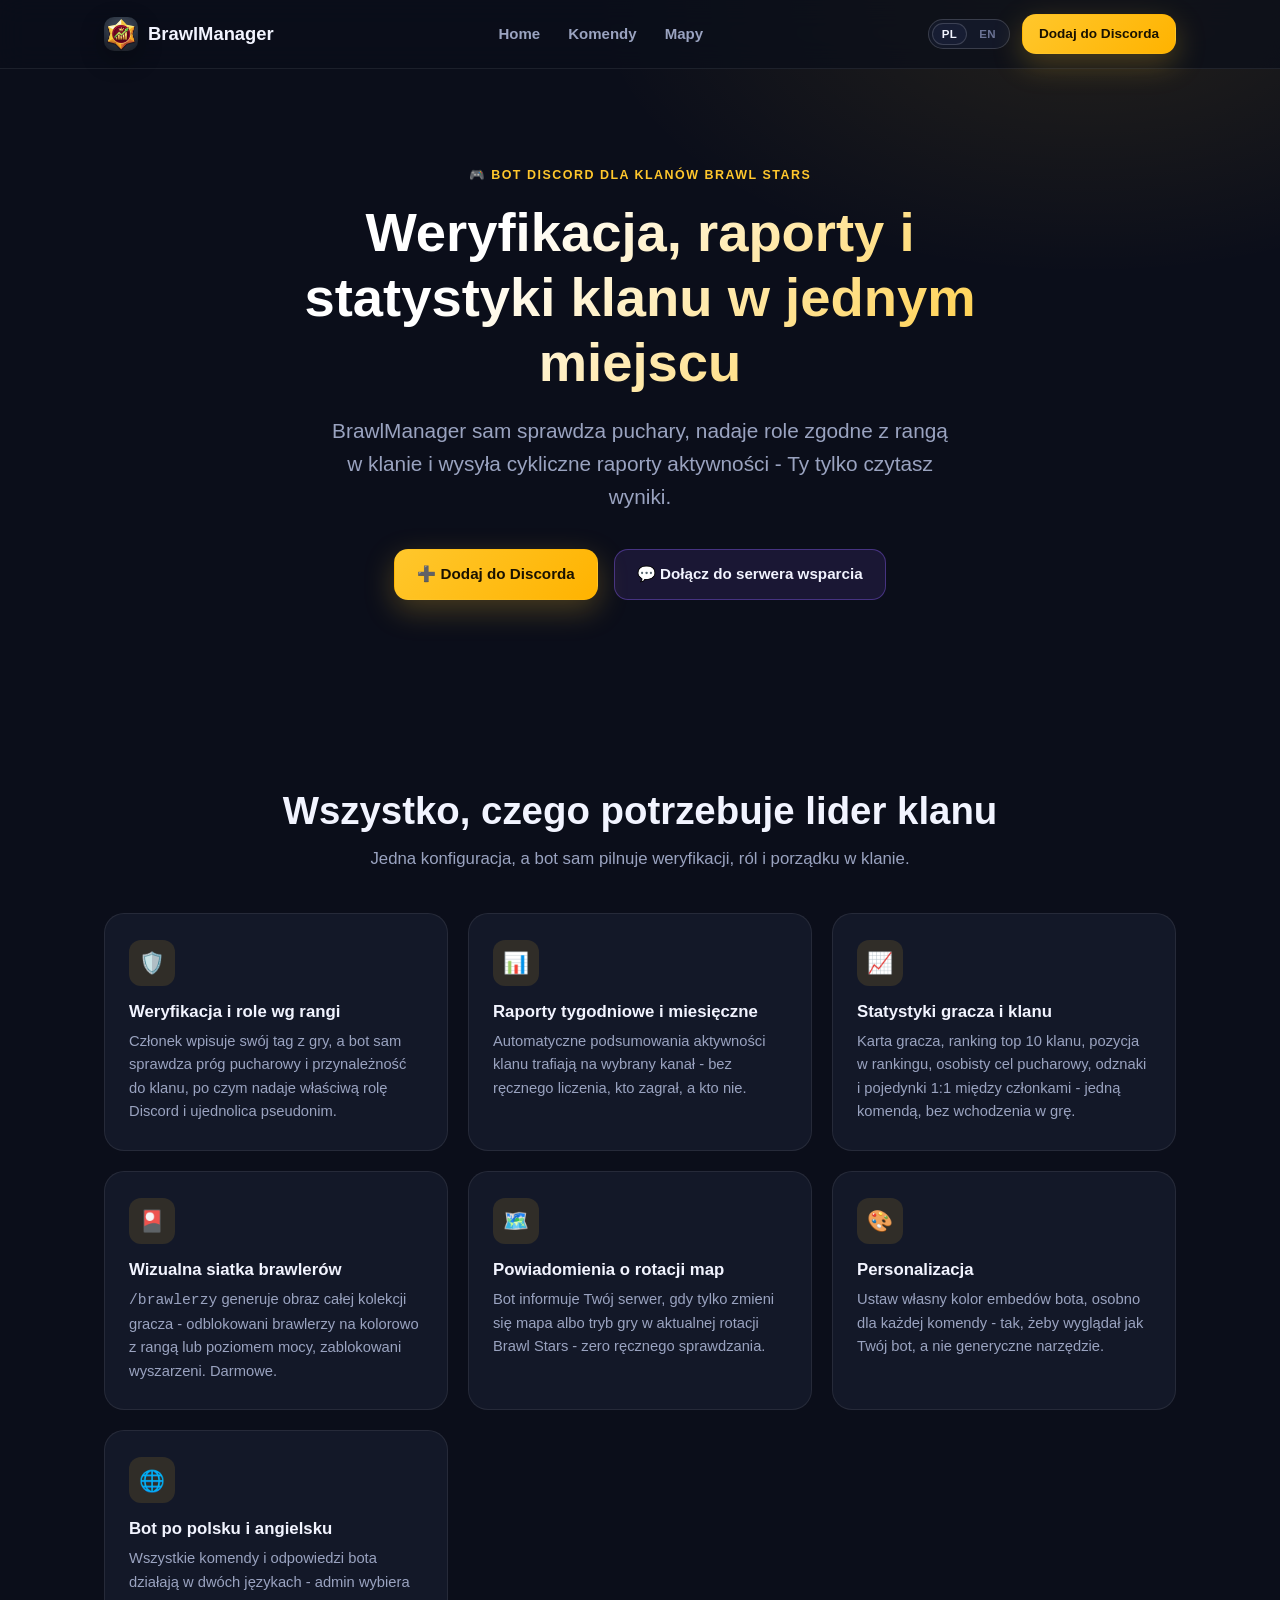
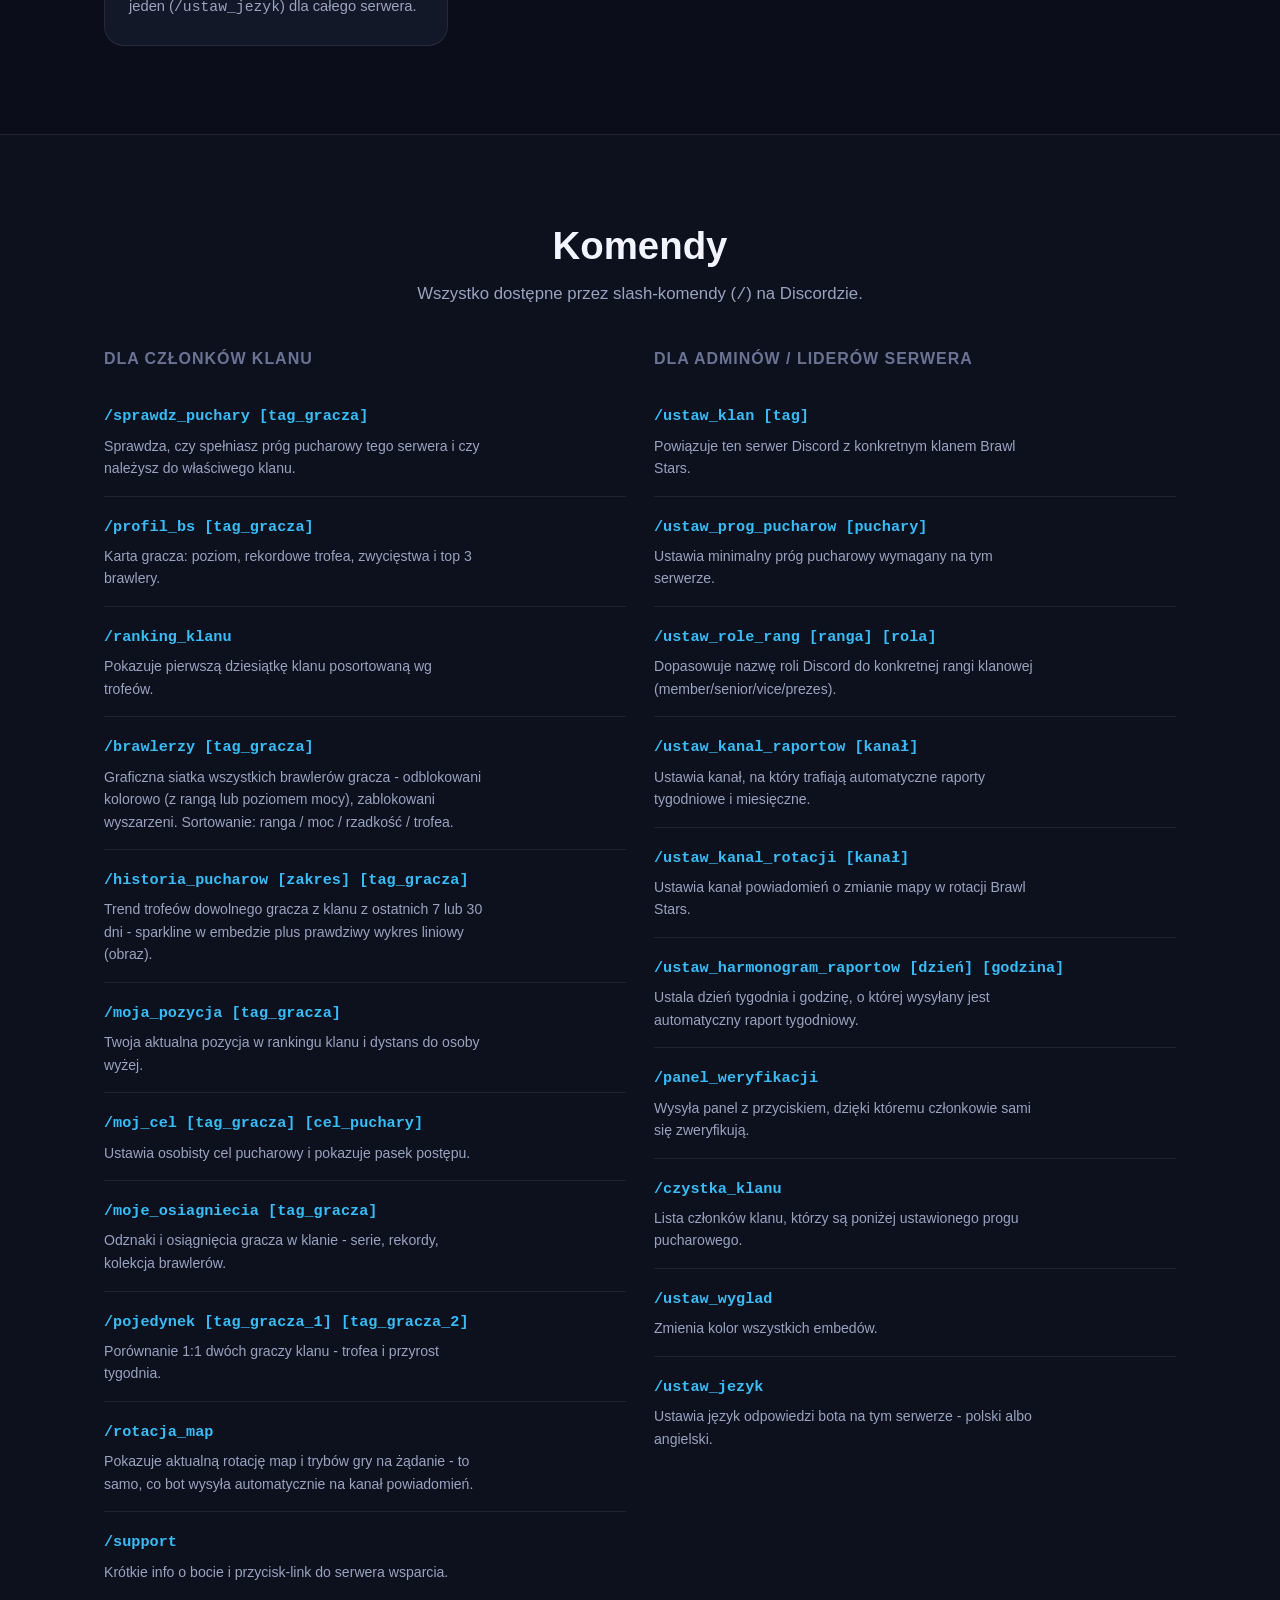
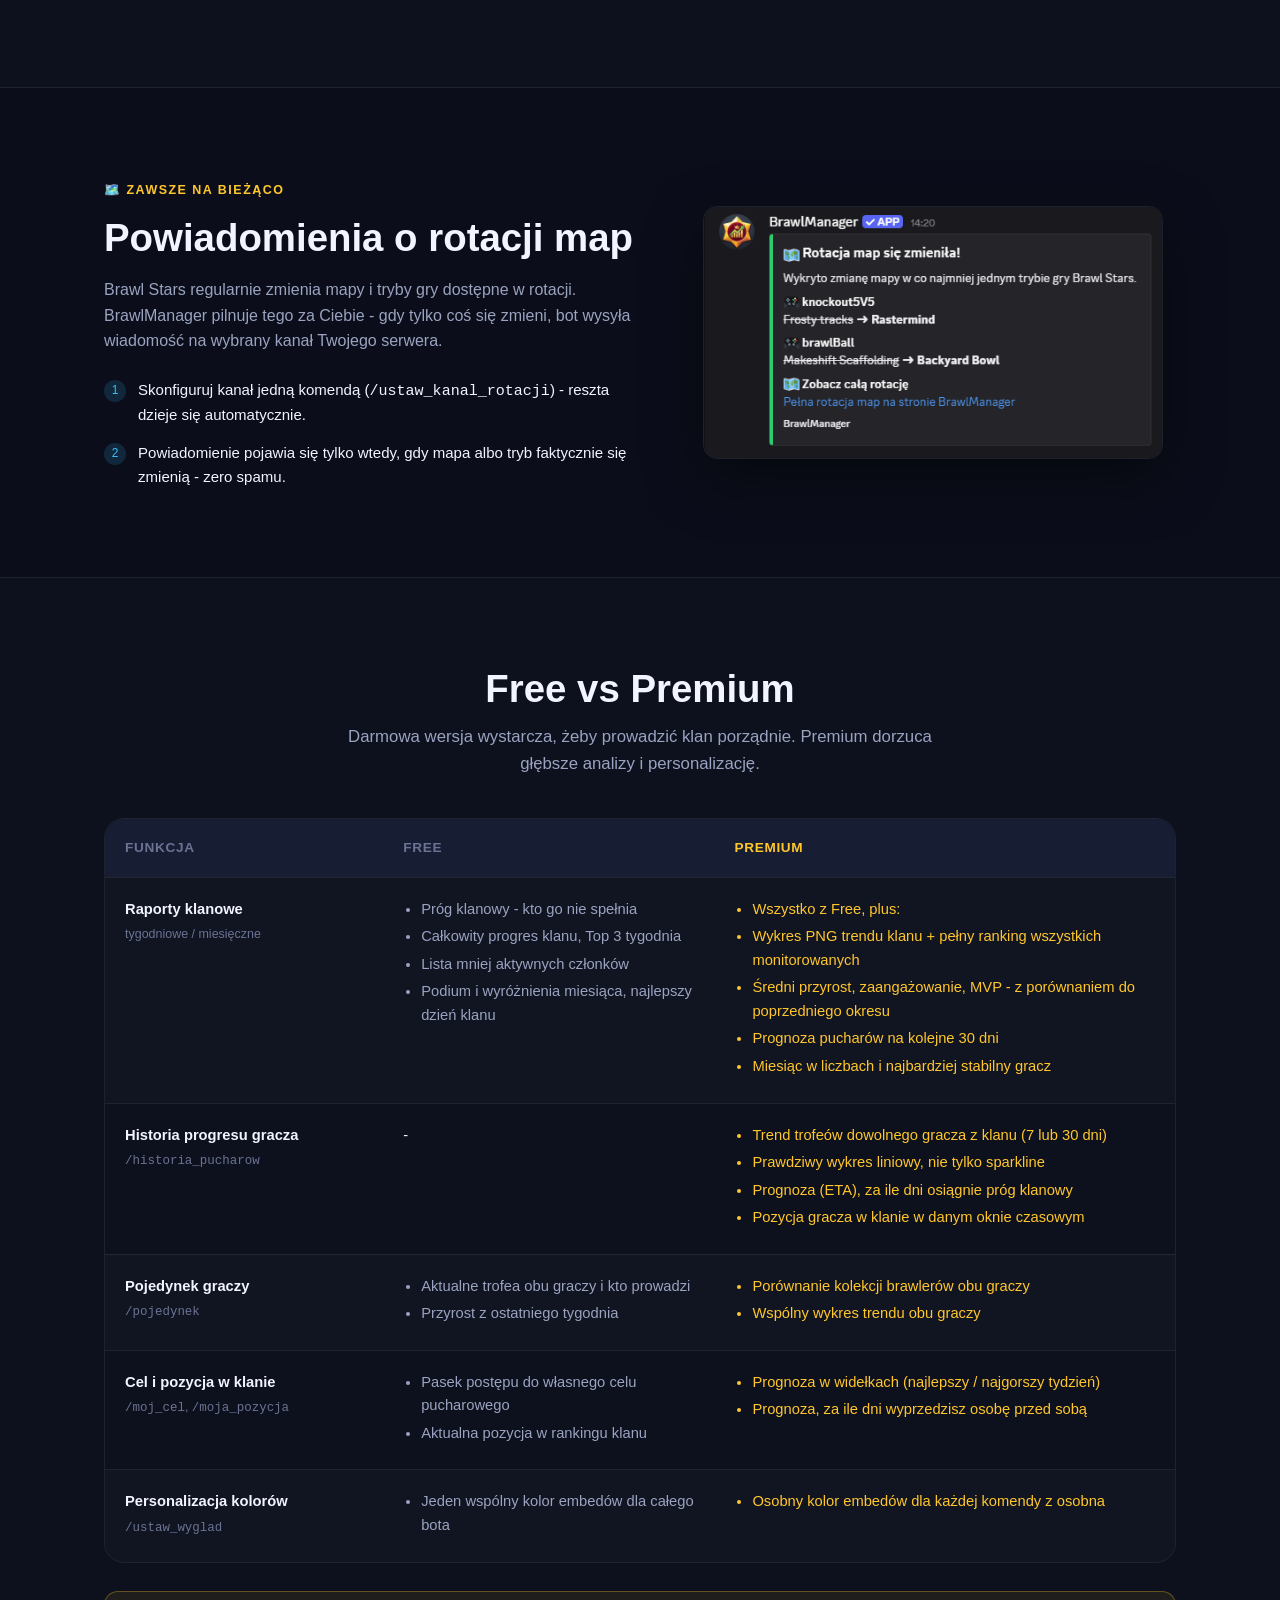
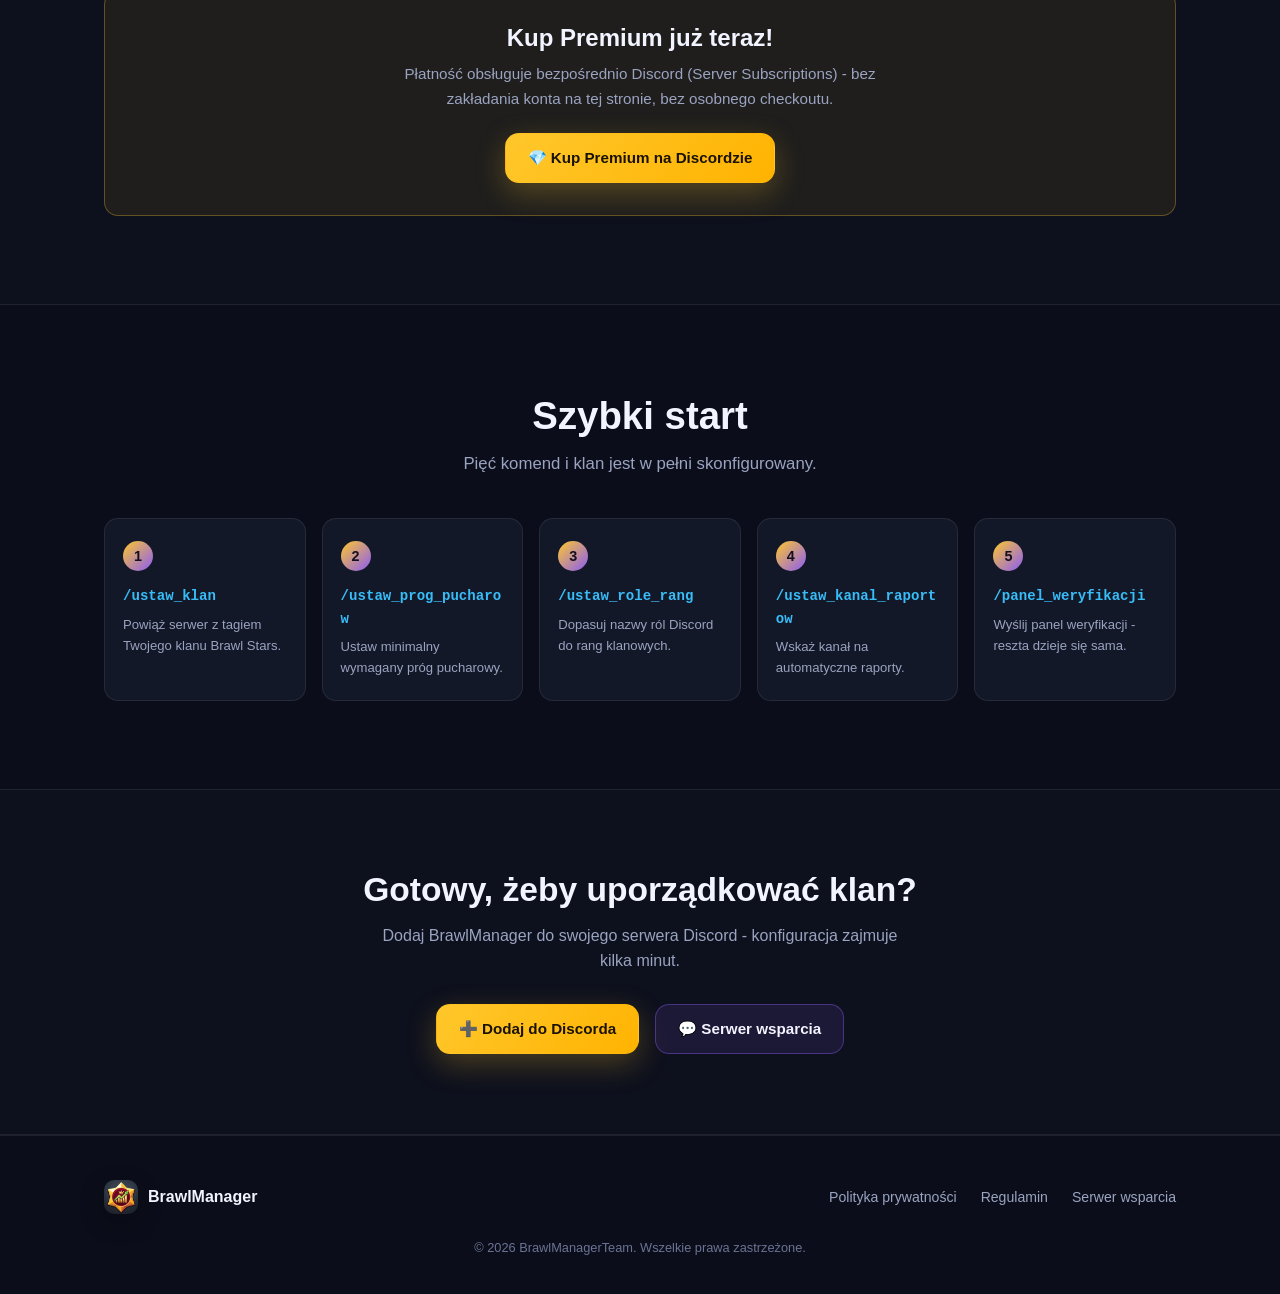
==== index.html @ 1c35d819 "Em dash -> myślnik wszędzie + sync opisów PL/EN po skrótach Pawła Zamienia wszystkie "—" na "-" w tr" ====
<!DOCTYPE html>
<html lang="pl">
<head>
    <meta charset="UTF-8">
    <meta name="viewport" content="width=device-width, initial-scale=1.0">
    <title data-i18n="home.meta_title">BrawlManager - bot Discord dla liderów klanów Brawl Stars</title>
    <meta name="description" content="BrawlManager automatyzuje weryfikację członków, role, raporty i statystyki klanu Brawl Stars na Discordzie. Dodaj bota za darmo, Premium odblokowuje więcej." data-i18n-attr="content:home.meta_description">
    <link rel="icon" type="image/png" href="/assets/logo.png">
    <link rel="stylesheet" href="/assets/style.css">
</head>
<body>

<!-- ============ NAVBAR ============ -->
<header class="navbar">
    <div class="navbar-inner">
        <a href="/" class="brand">
            <img src="/assets/logo.png" alt="Logo BrawlManager" class="brand-mark" data-i18n-attr="alt:common.logo_alt">
            BrawlManager
        </a>

        <nav>
            <ul class="nav-links">
                <li><a href="/" data-i18n="common.nav_home">Home</a></li>
                <li><a href="/Komendy/" data-i18n="common.nav_komendy" data-i18n-href="komendy">Komendy</a></li>
                <li><a href="/Mapy/" data-i18n="common.nav_mapy" data-i18n-href="mapy">Mapy</a></li>
            </ul>
        </nav>

        <div class="nav-cta">
            <!-- Przełącznik PL/EN (2026-07-22) - wybór trzyma się w localStorage
                 (assets/i18n.js), więc przechodzi między Home/Komendy/Mapy zamiast
                 resetować się przy każdej nawigacji. Neutralny styl (nie akcentowy
                 kolor), żeby nie konkurował z przyciskiem "Dodaj do Discorda" obok. -->
            <div class="lang-switch" role="group" data-i18n-attr="aria-label:common.lang_switch_aria">
                <button type="button" class="lang-switch-btn" data-lang-btn="pl">PL</button>
                <button type="button" class="lang-switch-btn" data-lang-btn="en">EN</button>
            </div>
            <a href="https://discord.com/oauth2/authorize?client_id=1506378216108195851" class="btn btn-primary btn-small" target="_blank" rel="noopener" data-i18n="common.nav_add_discord">Dodaj do Discorda</a>
            <button class="nav-toggle" aria-label="Otwórz menu" aria-expanded="false" data-i18n-attr="aria-label:common.nav_toggle_aria">☰</button>
        </div>
    </div>
</header>

<main>

    <!-- ============ 1. HERO ============ -->
    <section class="hero">
        <div class="container">
            <div class="eyebrow" data-i18n="home.hero_eyebrow">🎮 Bot Discord dla klanów Brawl Stars</div>
            <h1 data-i18n="home.hero_title">Weryfikacja, raporty i statystyki klanu w jednym miejscu</h1>
            <p class="tagline" data-i18n="home.hero_tagline">
                BrawlManager sam sprawdza puchary, nadaje role zgodne z rangą w klanie i wysyła
                cykliczne raporty aktywności - Ty tylko czytasz wyniki.
            </p>

            <div class="hero-actions">
                <a href="https://discord.com/oauth2/authorize?client_id=1506378216108195851" class="btn btn-primary" target="_blank" rel="noopener" data-i18n="home.hero_cta_primary">➕ Dodaj do Discorda</a>
                <a href="https://discord.gg/ARd5PM8VBQ" class="btn btn-secondary" target="_blank" rel="noopener" data-i18n="home.hero_cta_secondary">
                    💬 Dołącz do serwera wsparcia
                </a>
            </div>
        </div>
    </section>

    <!-- ============ 2. FUNKCJE ============ -->
    <section id="funkcje">
        <div class="container">
            <div class="section-head">
                <h2 class="section-title" data-i18n="home.features_title">Wszystko, czego potrzebuje lider klanu</h2>
                <p class="section-lede" data-i18n="home.features_lede">
                    Jedna konfiguracja, a bot sam pilnuje weryfikacji, ról i porządku w klanie.
                </p>
            </div>

            <div class="features-grid">
                <div class="feature-card">
                    <div class="feature-icon">🛡️</div>
                    <h3 data-i18n="home.feature1_title">Weryfikacja i role wg rangi</h3>
                    <p data-i18n="home.feature1_body">
                        Członek wpisuje swój tag z gry, a bot sam sprawdza próg pucharowy i przynależność
                        do klanu, po czym nadaje właściwą rolę Discord i ujednolica pseudonim.
                    </p>
                </div>

                <div class="feature-card">
                    <div class="feature-icon">📊</div>
                    <h3 data-i18n="home.feature2_title">Raporty tygodniowe i miesięczne</h3>
                    <p data-i18n="home.feature2_body">
                        Automatyczne podsumowania aktywności klanu trafiają na wybrany kanał -
                        bez ręcznego liczenia, kto zagrał, a kto nie.
                    </p>
                </div>

                <div class="feature-card">
                    <div class="feature-icon">📈</div>
                    <h3 data-i18n="home.feature3_title">Statystyki gracza i klanu</h3>
                    <p data-i18n="home.feature3_body">
                        Karta gracza, ranking top 10 klanu, pozycja w rankingu, osobisty cel pucharowy,
                        odznaki i pojedynki 1:1 między członkami - jedną komendą, bez wchodzenia w grę.
                    </p>
                </div>

                <div class="feature-card">
                    <div class="feature-icon">🎴</div>
                    <h3 data-i18n="home.feature4_title">Wizualna siatka brawlerów</h3>
                    <p data-i18n="home.feature4_body">
                        <code>/brawlerzy</code> generuje obraz całej kolekcji gracza - odblokowani brawlerzy
                        na kolorowo z rangą lub poziomem mocy, zablokowani wyszarzeni. Darmowe.
                    </p>
                </div>

                <div class="feature-card">
                    <div class="feature-icon">🗺️</div>
                    <h3 data-i18n="home.feature5_title">Powiadomienia o rotacji map</h3>
                    <p data-i18n="home.feature5_body">
                        Bot informuje Twój serwer, gdy tylko zmieni się mapa albo tryb gry w aktualnej
                        rotacji Brawl Stars - zero ręcznego sprawdzania.
                    </p>
                </div>

                <div class="feature-card">
                    <div class="feature-icon">🎨</div>
                    <h3 data-i18n="home.feature6_title">Personalizacja</h3>
                    <p data-i18n="home.feature6_body">
                        Ustaw własny kolor embedów bota, osobno dla każdej komendy - tak, żeby wyglądał
                        jak Twój bot, a nie generyczne narzędzie.
                    </p>
                </div>

                <div class="feature-card">
                    <div class="feature-icon">🌐</div>
                    <h3 data-i18n="home.feature7_title">Bot po polsku i angielsku</h3>
                    <p data-i18n="home.feature7_body">
                        Wszystkie komendy i odpowiedzi bota działają w dwóch językach - admin wybiera jeden
                        (<code>/ustaw_jezyk</code>) dla całego serwera.
                    </p>
                </div>
            </div>
        </div>
    </section>

    <!-- ============ 3. LISTA KOMEND ============ -->
    <section id="komendy" class="alt">
        <div class="container">
            <div class="section-head">
                <h2 class="section-title" data-i18n="home.commands_title">Komendy</h2>
                <p class="section-lede" data-i18n="home.commands_lede">
                    Wszystko dostępne przez slash-komendy (<code>/</code>) na Discordzie.
                </p>
            </div>

            <div class="commands-grid">
                <div class="commands-col">
                    <h3 data-i18n="home.commands_col1_title">Dla członków klanu</h3>

                    <div class="command-item">
                        <div class="command-main">
                            <code data-i18n="home.cmd_sprawdz_puchary_code">/sprawdz_puchary [tag_gracza]</code>
                            <p data-i18n="home.cmd_sprawdz_puchary_desc">Sprawdza, czy spełniasz próg pucharowy tego serwera i czy należysz do właściwego klanu.</p>
                        </div>
                    </div>

                    <div class="command-item">
                        <div class="command-main">
                            <code data-i18n="home.cmd_profil_bs_code">/profil_bs [tag_gracza]</code>
                            <p data-i18n="home.cmd_profil_bs_desc">Karta gracza: poziom, rekordowe trofea, zwycięstwa i top 3 brawlery.</p>
                        </div>
                    </div>

                    <div class="command-item">
                        <div class="command-main">
                            <code data-i18n="home.cmd_ranking_klanu_code">/ranking_klanu</code>
                            <p data-i18n="home.cmd_ranking_klanu_desc">Pokazuje pierwszą dziesiątkę klanu posortowaną wg trofeów.</p>
                        </div>
                    </div>

                    <div class="command-item">
                        <div class="command-main">
                            <code data-i18n="home.cmd_brawlerzy_code">/brawlerzy [tag_gracza]</code>
                            <p data-i18n="home.cmd_brawlerzy_desc">Graficzna siatka wszystkich brawlerów gracza - odblokowani kolorowo (z rangą lub poziomem mocy), zablokowani wyszarzeni. Sortowanie: ranga / moc / rzadkość / trofea.</p>
                        </div>
                    </div>

                    <div class="command-item">
                        <div class="command-main">
                            <code data-i18n="home.cmd_historia_pucharow_code">/historia_pucharow [zakres] [tag_gracza]</code>
                            <p data-i18n="home.cmd_historia_pucharow_desc">Trend trofeów dowolnego gracza z klanu z ostatnich 7 lub 30 dni - sparkline w embedzie plus prawdziwy wykres liniowy (obraz).</p>
                        </div>
                    </div>

                    <div class="command-item">
                        <div class="command-main">
                            <code data-i18n="home.cmd_moja_pozycja_code">/moja_pozycja [tag_gracza]</code>
                            <p data-i18n="home.cmd_moja_pozycja_desc">Twoja aktualna pozycja w rankingu klanu i dystans do osoby wyżej.</p>
                        </div>
                    </div>

                    <div class="command-item">
                        <div class="command-main">
                            <code data-i18n="home.cmd_moj_cel_code">/moj_cel [tag_gracza] [cel_puchary]</code>
                            <p data-i18n="home.cmd_moj_cel_desc">Ustawia osobisty cel pucharowy i pokazuje pasek postępu.</p>
                        </div>
                    </div>

                    <div class="command-item">
                        <div class="command-main">
                            <code data-i18n="home.cmd_moje_osiagniecia_code">/moje_osiagniecia [tag_gracza]</code>
                            <p data-i18n="home.cmd_moje_osiagniecia_desc">Odznaki i osiągnięcia gracza w klanie - serie, rekordy, kolekcja brawlerów.</p>
                        </div>
                    </div>

                    <div class="command-item">
                        <div class="command-main">
                            <code data-i18n="home.cmd_pojedynek_code">/pojedynek [tag_gracza_1] [tag_gracza_2]</code>
                            <p data-i18n="home.cmd_pojedynek_desc">Porównanie 1:1 dwóch graczy klanu - trofea i przyrost tygodnia.</p>
                        </div>
                    </div>

                    <div class="command-item">
                        <div class="command-main">
                            <code data-i18n="home.cmd_rotacja_map_code">/rotacja_map</code>
                            <p data-i18n="home.cmd_rotacja_map_desc">Pokazuje aktualną rotację map i trybów gry na żądanie - to samo, co bot wysyła automatycznie na kanał powiadomień.</p>
                        </div>
                    </div>

                    <div class="command-item">
                        <div class="command-main">
                            <code data-i18n="home.cmd_support_code">/support</code>
                            <p data-i18n="home.cmd_support_desc">Krótkie info o bocie i przycisk-link do serwera wsparcia.</p>
                        </div>
                    </div>
                </div>

                <div class="commands-col">
                    <h3 data-i18n="home.commands_col2_title">Dla adminów / liderów serwera</h3>

                    <div class="command-item">
                        <div class="command-main">
                            <code data-i18n="home.cmd_ustaw_klan_code">/ustaw_klan [tag]</code>
                            <p data-i18n="home.cmd_ustaw_klan_desc">Powiązuje ten serwer Discord z konkretnym klanem Brawl Stars.</p>
                        </div>
                    </div>

                    <div class="command-item">
                        <div class="command-main">
                            <code data-i18n="home.cmd_ustaw_prog_pucharow_code">/ustaw_prog_pucharow [puchary]</code>
                            <p data-i18n="home.cmd_ustaw_prog_pucharow_desc">Ustawia minimalny próg pucharowy wymagany na tym serwerze.</p>
                        </div>
                    </div>

                    <div class="command-item">
                        <div class="command-main">
                            <code data-i18n="home.cmd_ustaw_role_rang_code">/ustaw_role_rang [ranga] [rola]</code>
                            <p data-i18n="home.cmd_ustaw_role_rang_desc">Dopasowuje nazwę roli Discord do konkretnej rangi klanowej (member/senior/vice/prezes).</p>
                        </div>
                    </div>

                    <div class="command-item">
                        <div class="command-main">
                            <code data-i18n="home.cmd_ustaw_kanal_raportow_code">/ustaw_kanal_raportow [kanał]</code>
                            <p data-i18n="home.cmd_ustaw_kanal_raportow_desc">Ustawia kanał, na który trafiają automatyczne raporty tygodniowe i miesięczne.</p>
                        </div>
                    </div>

                    <div class="command-item">
                        <div class="command-main">
                            <code data-i18n="home.cmd_ustaw_kanal_rotacji_code">/ustaw_kanal_rotacji [kanał]</code>
                            <p data-i18n="home.cmd_ustaw_kanal_rotacji_desc">Ustawia kanał powiadomień o zmianie mapy w rotacji Brawl Stars.</p>
                        </div>
                    </div>

                    <div class="command-item">
                        <div class="command-main">
                            <code data-i18n="home.cmd_ustaw_harmonogram_raportow_code">/ustaw_harmonogram_raportow [dzień] [godzina]</code>
                            <p data-i18n="home.cmd_ustaw_harmonogram_raportow_desc">Ustala dzień tygodnia i godzinę, o której wysyłany jest automatyczny raport tygodniowy.</p>
                        </div>
                    </div>

                    <div class="command-item">
                        <div class="command-main">
                            <code data-i18n="home.cmd_panel_weryfikacji_code">/panel_weryfikacji</code>
                            <p data-i18n="home.cmd_panel_weryfikacji_desc">Wysyła panel z przyciskiem, dzięki któremu członkowie sami się zweryfikują.</p>
                        </div>
                    </div>

                    <div class="command-item">
                        <div class="command-main">
                            <code data-i18n="home.cmd_czystka_klanu_code">/czystka_klanu</code>
                            <p data-i18n="home.cmd_czystka_klanu_desc">Lista członków klanu, którzy są poniżej ustawionego progu pucharowego.</p>
                        </div>
                    </div>

                    <div class="command-item">
                        <div class="command-main">
                            <code data-i18n="home.cmd_ustaw_wyglad_code">/ustaw_wyglad</code>
                            <p data-i18n="home.cmd_ustaw_wyglad_desc">Zmienia kolor wszystkich embedów.</p>
                        </div>
                    </div>

                    <div class="command-item">
                        <div class="command-main">
                            <code data-i18n="home.cmd_ustaw_jezyk_code">/ustaw_jezyk</code>
                            <p data-i18n="home.cmd_ustaw_jezyk_desc">Ustawia język odpowiedzi bota na tym serwerze - polski albo angielski.</p>
                        </div>
                    </div>
                </div>
            </div>
        </div>
    </section>

    <!-- ============ 4. ROTACJA MAP ============ -->
    <section id="rotacja-map">
        <div class="container">
            <div class="rotation-layout">
                <div class="rotation-copy">
                    <div class="eyebrow" data-i18n="home.rotation_eyebrow">🗺️ Zawsze na bieżąco</div>
                    <h2 class="section-title" data-i18n="home.rotation_title">Powiadomienia o rotacji map</h2>
                    <p data-i18n="home.rotation_body">
                        Brawl Stars regularnie zmienia mapy i tryby gry dostępne w rotacji. BrawlManager
                        pilnuje tego za Ciebie - gdy tylko coś się zmieni, bot wysyła wiadomość na wybrany
                        kanał Twojego serwera.
                    </p>
                    <ul class="rotation-points">
                        <li><span class="dot">1</span> <span data-i18n="home.rotation_point1">Skonfiguruj kanał jedną komendą (<code>/ustaw_kanal_rotacji</code>) - reszta dzieje się automatycznie.</span></li>
                        <li><span class="dot">2</span> <span data-i18n="home.rotation_point2">Powiadomienie pojawia się tylko wtedy, gdy mapa albo tryb faktycznie się zmienią - zero spamu.</span></li>
                    </ul>
                </div>

                <div class="rotation-screenshot-card">
                    <img src="/assets/rotacja-powiadomienie-discord.png" alt="Prawdziwe powiadomienie BrawlManagera o zmianie rotacji map na kanale Discorda" class="command-screenshot rotation-screenshot" data-i18n-attr="alt:home.rotation_screenshot_alt">
                </div>
            </div>
        </div>
    </section>

    <!-- ============ 5. PREMIUM ============ -->
    <section id="premium" class="alt">
        <div class="container">
            <div class="section-head">
                <h2 class="section-title">Free vs Premium</h2>
                <p class="section-lede" data-i18n="home.premium_lede">
                    Darmowa wersja wystarcza, żeby prowadzić klan porządnie. Premium dorzuca głębsze
                    analizy i personalizację.
                </p>
            </div>

            <div class="premium-table-wrap">
                <table class="premium-table">
                    <thead>
                        <tr>
                            <th data-i18n="home.premium_th_feature">Funkcja</th>
                            <th>Free</th>
                            <th class="col-premium">Premium</th>
                        </tr>
                    </thead>
                    <tbody>
                        <tr>
                            <td class="feature-name" data-i18n="home.premium_row1_name">Raporty klanowe<span>tygodniowe / miesięczne</span></td>
                            <td data-i18n="home.premium_row1_free">
                                <ul>
                                    <li>Próg klanowy - kto go nie spełnia</li>
                                    <li>Całkowity progres klanu, Top 3 tygodnia</li>
                                    <li>Lista mniej aktywnych członków</li>
                                    <li>Podium i wyróżnienia miesiąca, najlepszy dzień klanu</li>
                                </ul>
                            </td>
                            <td data-i18n="home.premium_row1_premium">
                                <ul>
                                    <li>Wszystko z Free, plus:</li>
                                    <li>Wykres PNG trendu klanu + pełny ranking wszystkich monitorowanych</li>
                                    <li>Średni przyrost, zaangażowanie, MVP - z porównaniem do poprzedniego okresu</li>
                                    <li>Prognoza pucharów na kolejne 30 dni</li>
                                    <li>Miesiąc w liczbach i najbardziej stabilny gracz</li>
                                </ul>
                            </td>
                        </tr>
                        <tr>
                            <td class="feature-name" data-i18n="home.premium_row2_name">Historia progresu gracza<span><code>/historia_pucharow</code></span></td>
                            <td>-</td>
                            <td data-i18n="home.premium_row2_premium">
                                <ul>
                                    <li>Trend trofeów dowolnego gracza z klanu (7 lub 30 dni)</li>
                                    <li>Prawdziwy wykres liniowy, nie tylko sparkline</li>
                                    <li>Prognoza (ETA), za ile dni osiągnie próg klanowy</li>
                                    <li>Pozycja gracza w klanie w danym oknie czasowym</li>
                                </ul>
                            </td>
                        </tr>
                        <tr>
                            <td class="feature-name" data-i18n="home.premium_row3_name">Pojedynek graczy<span><code>/pojedynek</code></span></td>
                            <td data-i18n="home.premium_row3_free">
                                <ul>
                                    <li>Aktualne trofea obu graczy i kto prowadzi</li>
                                    <li>Przyrost z ostatniego tygodnia</li>
                                </ul>
                            </td>
                            <td data-i18n="home.premium_row3_premium">
                                <ul>
                                    <li>Porównanie kolekcji brawlerów obu graczy</li>
                                    <li>Wspólny wykres trendu obu graczy</li>
                                </ul>
                            </td>
                        </tr>
                        <tr>
                            <td class="feature-name" data-i18n="home.premium_row4_name">Cel i pozycja w klanie<span><code>/moj_cel</code>, <code>/moja_pozycja</code></span></td>
                            <td data-i18n="home.premium_row4_free">
                                <ul>
                                    <li>Pasek postępu do własnego celu pucharowego</li>
                                    <li>Aktualna pozycja w rankingu klanu</li>
                                </ul>
                            </td>
                            <td data-i18n="home.premium_row4_premium">
                                <ul>
                                    <li>Prognoza w widełkach (najlepszy / najgorszy tydzień)</li>
                                    <li>Prognoza, za ile dni wyprzedzisz osobę przed sobą</li>
                                </ul>
                            </td>
                        </tr>
                        <tr>
                            <td class="feature-name" data-i18n="home.premium_row5_name">Personalizacja kolorów<span><code>/ustaw_wyglad</code></span></td>
                            <td data-i18n="home.premium_row5_free">
                                <ul>
                                    <li>Jeden wspólny kolor embedów dla całego bota</li>
                                </ul>
                            </td>
                            <td data-i18n="home.premium_row5_premium">
                                <ul>
                                    <li>Osobny kolor embedów dla każdej komendy z osobna</li>
                                </ul>
                            </td>
                        </tr>
                    </tbody>
                </table>
            </div>

            <div class="premium-cta">
                <h3 class="premium-cta-title" data-i18n="home.premium_cta_title">Kup Premium już teraz!</h3>
                <p class="premium-cta-lede" data-i18n="home.premium_cta_lede">
                    Płatność obsługuje bezpośrednio Discord (Server Subscriptions) - bez zakładania konta na
                    tej stronie, bez osobnego checkoutu.
                </p>
                <a href="https://discord.com/application-directory/1506378216108195851/store/1520086638728839178" class="btn btn-primary" data-i18n="home.premium_cta_button">💎 Kup Premium na Discordzie</a>
            </div>
        </div>
    </section>

    <!-- ============ 6. ONBOARDING / SZYBKI START ============ -->
    <section id="start">
        <div class="container">
            <div class="section-head">
                <h2 class="section-title" data-i18n="home.start_title">Szybki start</h2>
                <p class="section-lede" data-i18n="home.start_lede">
                    Pięć komend i klan jest w pełni skonfigurowany.
                </p>
            </div>

            <div class="steps">
                <div class="step">
                    <div class="step-number">1</div>
                    <code data-i18n="home.cmd_ustaw_klan_code_bare">/ustaw_klan</code>
                    <p data-i18n="home.step1_body">Powiąż serwer z tagiem Twojego klanu Brawl Stars.</p>
                </div>
                <div class="step">
                    <div class="step-number">2</div>
                    <code data-i18n="home.cmd_ustaw_prog_pucharow_code_bare">/ustaw_prog_pucharow</code>
                    <p data-i18n="home.step2_body">Ustaw minimalny wymagany próg pucharowy.</p>
                </div>
                <div class="step">
                    <div class="step-number">3</div>
                    <code data-i18n="home.cmd_ustaw_role_rang_code_bare">/ustaw_role_rang</code>
                    <p data-i18n="home.step3_body">Dopasuj nazwy ról Discord do rang klanowych.</p>
                </div>
                <div class="step">
                    <div class="step-number">4</div>
                    <code data-i18n="home.cmd_ustaw_kanal_raportow_code_bare">/ustaw_kanal_raportow</code>
                    <p data-i18n="home.step4_body">Wskaż kanał na automatyczne raporty.</p>
                </div>
                <div class="step">
                    <div class="step-number">5</div>
                    <code data-i18n="home.cmd_panel_weryfikacji_code_bare">/panel_weryfikacji</code>
                    <p data-i18n="home.step5_body">Wyślij panel weryfikacji - reszta dzieje się sama.</p>
                </div>
            </div>
        </div>
    </section>

    <!-- ============ CTA BAND ============ -->
    <section class="cta-band alt">
        <div class="container">
            <h2 data-i18n="home.cta_band_title">Gotowy, żeby uporządkować klan?</h2>
            <p data-i18n="home.cta_band_body">Dodaj BrawlManager do swojego serwera Discord - konfiguracja zajmuje kilka minut.</p>
            <div class="cta-actions">
                <a href="https://discord.com/oauth2/authorize?client_id=1506378216108195851" class="btn btn-primary" target="_blank" rel="noopener" data-i18n="home.hero_cta_primary">➕ Dodaj do Discorda</a>
                <a href="https://discord.gg/ARd5PM8VBQ" class="btn btn-secondary" target="_blank" rel="noopener" data-i18n="home.cta_band_secondary">
                    💬 Serwer wsparcia
                </a>
            </div>
        </div>
    </section>

</main>

<!-- ============ 7. STOPKA ============ -->
<footer class="site-footer">
    <div class="container">
        <div class="footer-inner">
            <div class="footer-brand">
                <img src="/assets/logo.png" alt="Logo BrawlManager" class="brand-mark" data-i18n-attr="alt:common.logo_alt">
                BrawlManager
            </div>

            <ul class="footer-links">
                <li><a href="/privacy/" data-i18n="common.footer_privacy">Polityka prywatności</a></li>
                <li><a href="/tos/" data-i18n="common.footer_tos">Regulamin</a></li>
                <li><a href="https://discord.gg/ARd5PM8VBQ" target="_blank" rel="noopener" data-i18n="common.footer_support">Serwer wsparcia</a></li>
            </ul>
        </div>
        <p class="footer-copy">&copy; <span data-year>2026</span> <span data-i18n="common.footer_copy_suffix">BrawlManagerTeam. Wszelkie prawa zastrzeżone.</span></p>
    </div>
</footer>

<script src="/assets/script.js"></script>
<script src="/assets/i18n.js"></script>
<script>
  // Słownik treści specyficznych dla strony głównej - scalany w BM_I18N.init()
  // ze wspólnym słownikiem COMMON (navbar/stopka) z assets/i18n.js. Angielskie
  // nazwy komend/parametrów NIE są zgadywane - przepisane wprost z
  // src/services/translations.py w repo bota (Discord Bot - BS), bo to one
  // faktycznie widzi użytkownik z angielskim klientem Discorda.
  BM_I18N.init({
    "home.meta_title": {
      pl: "BrawlManager - bot Discord dla liderów klanów Brawl Stars",
      en: "BrawlManager - Discord bot for Brawl Stars clan leaders",
    },
    "home.meta_description": {
      pl: "BrawlManager automatyzuje weryfikację członków, role, raporty i statystyki klanu Brawl Stars na Discordzie. Dodaj bota za darmo, Premium odblokowuje więcej.",
      en: "BrawlManager automates member verification, roles, reports and stats for your Brawl Stars clan on Discord. Add the bot for free, Premium unlocks more.",
    },
    "home.hero_eyebrow": { pl: "🎮 Bot Discord dla klanów Brawl Stars", en: "🎮 Discord bot for Brawl Stars clans" },
    "home.hero_title": { pl: "Weryfikacja, raporty i statystyki klanu w jednym miejscu", en: "Clan verification, reports and stats in one place" },
    "home.hero_tagline": {
      pl: "BrawlManager sam sprawdza puchary, nadaje role zgodne z rangą w klanie i wysyła cykliczne raporty aktywności - Ty tylko czytasz wyniki.",
      en: "BrawlManager checks trophies, assigns roles that match clan rank, and sends recurring activity reports - you just read the results.",
    },
    "home.hero_cta_primary": { pl: "➕ Dodaj do Discorda", en: "➕ Add to Discord" },
    "home.hero_cta_secondary": { pl: "💬 Dołącz do serwera wsparcia", en: "💬 Join the support server" },

    "home.features_title": { pl: "Wszystko, czego potrzebuje lider klanu", en: "Everything a clan leader needs" },
    "home.features_lede": {
      pl: "Jedna konfiguracja, a bot sam pilnuje weryfikacji, ról i porządku w klanie.",
      en: "Configure it once, and the bot handles verification, roles and clan order on its own.",
    },
    "home.feature1_title": { pl: "Weryfikacja i role wg rangi", en: "Verification and rank-based roles" },
    "home.feature1_body": {
      pl: "Członek wpisuje swój tag z gry, a bot sam sprawdza próg pucharowy i przynależność do klanu, po czym nadaje właściwą rolę Discord i ujednolica pseudonim.",
      en: "A member enters their in-game tag, and the bot checks the trophy threshold and clan membership itself, then assigns the right Discord role and standardizes their nickname.",
    },
    "home.feature2_title": { pl: "Raporty tygodniowe i miesięczne", en: "Weekly and monthly reports" },
    "home.feature2_body": {
      pl: "Automatyczne podsumowania aktywności klanu trafiają na wybrany kanał - bez ręcznego liczenia, kto zagrał, a kto nie.",
      en: "Automatic clan activity summaries land in a channel of your choice - no manual counting of who played and who didn't.",
    },
    "home.feature3_title": { pl: "Statystyki gracza i klanu", en: "Player and clan statistics" },
    "home.feature3_body": {
      pl: "Karta gracza, ranking top 10 klanu, pozycja w rankingu, osobisty cel pucharowy, odznaki i pojedynki 1:1 między członkami - jedną komendą, bez wchodzenia w grę.",
      en: "Player card, clan top 10, ranking position, personal trophy goal, badges, and 1:1 duels between members - with one command, no need to open the game.",
    },
    "home.feature4_title": { pl: "Wizualna siatka brawlerów", en: "Visual brawler grid" },
    "home.feature4_body": {
      pl: "<code>/brawlerzy</code> generuje obraz całej kolekcji gracza - odblokowani brawlerzy na kolorowo z rangą lub poziomem mocy, zablokowani wyszarzeni. Darmowe.",
      en: "<code>/brawlers</code> generates an image of a player's whole collection - unlocked brawlers shown in color with rank or power level, locked ones grayed out. Free.",
    },
    "home.feature5_title": { pl: "Powiadomienia o rotacji map", en: "Map rotation notifications" },
    "home.feature5_body": {
      pl: "Bot informuje Twój serwer, gdy tylko zmieni się mapa albo tryb gry w aktualnej rotacji Brawl Stars - zero ręcznego sprawdzania.",
      en: "The bot tells your server the moment a map or mode changes in the current Brawl Stars rotation - zero manual checking.",
    },
    "home.feature6_title": { pl: "Personalizacja", en: "Customization" },
    "home.feature6_body": {
      pl: "Ustaw własny kolor embedów bota, osobno dla każdej komendy - tak, żeby wyglądał jak Twój bot, a nie generyczne narzędzie.",
      en: "Set a custom embed color for the bot, per command if you like - so it feels like your bot, not a generic tool.",
    },
    "home.feature7_title": { pl: "Bot po polsku i angielsku", en: "Bot in Polish and English" },
    "home.feature7_body": {
      pl: "Wszystkie komendy i odpowiedzi bota działają w dwóch językach - admin wybiera jeden (<code>/ustaw_jezyk</code>) dla całego serwera.",
      en: "Every command and response works in two languages - the admin picks one (<code>/set_language</code>) for the whole server.",
    },

    "home.commands_title": { pl: "Komendy", en: "Commands" },
    "home.commands_lede": {
      pl: "Wszystko dostępne przez slash-komendy (<code>/</code>) na Discordzie.",
      en: "Everything is available through slash commands (<code>/</code>) on Discord.",
    },
    "home.commands_col1_title": { pl: "Dla członków klanu", en: "For clan members" },
    "home.commands_col2_title": { pl: "Dla adminów / liderów serwera", en: "For admins / server leaders" },

    "home.cmd_sprawdz_puchary_code": { pl: "/sprawdz_puchary [tag_gracza]", en: "/check_trophies [player_tag]" },
    "home.cmd_sprawdz_puchary_desc": {
      pl: "Sprawdza, czy spełniasz próg pucharowy tego serwera i czy należysz do właściwego klanu.",
      en: "Checks whether you meet this server's trophy threshold and belong to the right clan.",
    },
    "home.cmd_profil_bs_code": { pl: "/profil_bs [tag_gracza]", en: "/bs_profile [player_tag]" },
    "home.cmd_profil_bs_desc": {
      pl: "Karta gracza: poziom, rekordowe trofea, zwycięstwa i top 3 brawlery.",
      en: "Player card: level, record trophies, wins and top 3 brawlers.",
    },
    "home.cmd_ranking_klanu_code": { pl: "/ranking_klanu", en: "/clan_top" },
    "home.cmd_ranking_klanu_desc": {
      pl: "Pokazuje pierwszą dziesiątkę klanu posortowaną wg trofeów.",
      en: "Shows the clan's top 10 members sorted by trophies.",
    },
    "home.cmd_brawlerzy_code": { pl: "/brawlerzy [tag_gracza]", en: "/brawlers [player_tag]" },
    "home.cmd_brawlerzy_desc": {
      pl: "Graficzna siatka wszystkich brawlerów gracza - odblokowani kolorowo (z rangą lub poziomem mocy), zablokowani wyszarzeni. Sortowanie: ranga / moc / rzadkość / trofea.",
      en: "A visual grid of all of a player's brawlers - unlocked ones shown in color (with rank or power level), locked ones grayed out. Sortable by rank / power level / rarity / trophies.",
    },
    "home.cmd_historia_pucharow_code": { pl: "/historia_pucharow [zakres] [tag_gracza]", en: "/trophy_history [range] [player_tag]" },
    "home.cmd_historia_pucharow_desc": {
      pl: "Trend trofeów dowolnego gracza z klanu z ostatnich 7 lub 30 dni - sparkline w embedzie plus prawdziwy wykres liniowy (obraz).",
      en: "Trophy trend for any clan member over the last 7 or 30 days - a sparkline in the embed plus a real line chart (image).",
    },
    "home.cmd_moja_pozycja_code": { pl: "/moja_pozycja [tag_gracza]", en: "/my_rank [player_tag]" },
    "home.cmd_moja_pozycja_desc": {
      pl: "Twoja aktualna pozycja w rankingu klanu i dystans do osoby wyżej.",
      en: "Your current position in the clan ranking and the gap to the player above you.",
    },
    "home.cmd_moj_cel_code": { pl: "/moj_cel [tag_gracza] [cel_puchary]", en: "/my_goal [player_tag] [goal_trophies]" },
    "home.cmd_moj_cel_desc": {
      pl: "Ustawia osobisty cel pucharowy i pokazuje pasek postępu.",
      en: "Sets a personal trophy goal and shows a progress bar.",
    },
    "home.cmd_moje_osiagniecia_code": { pl: "/moje_osiagniecia [tag_gracza]", en: "/my_achievements [player_tag]" },
    "home.cmd_moje_osiagniecia_desc": {
      pl: "Odznaki i osiągnięcia gracza w klanie - serie, rekordy, kolekcja brawlerów.",
      en: "Badges and achievements for a player in the clan - streaks, records, brawler collection.",
    },
    "home.cmd_pojedynek_code": { pl: "/pojedynek [tag_gracza_1] [tag_gracza_2]", en: "/duel [player_tag_1] [player_tag_2]" },
    "home.cmd_pojedynek_desc": {
      pl: "Porównanie 1:1 dwóch graczy klanu - trofea i przyrost tygodnia.",
      en: "1:1 comparison of two clan members - trophies and weekly gain.",
    },
    "home.cmd_rotacja_map_code": { pl: "/rotacja_map", en: "/map_rotation" },
    "home.cmd_rotacja_map_desc": {
      pl: "Pokazuje aktualną rotację map i trybów gry na żądanie - to samo, co bot wysyła automatycznie na kanał powiadomień.",
      en: "Shows the current map and mode rotation on demand - the same info the bot posts automatically to the notification channel.",
    },
    "home.cmd_support_code": { pl: "/support", en: "/support" },
    "home.cmd_support_desc": {
      pl: "Krótkie info o bocie i przycisk-link do serwera wsparcia.",
      en: "Quick info about the bot and a button linking to the support server.",
    },

    "home.cmd_ustaw_klan_code": { pl: "/ustaw_klan [tag]", en: "/set_clan [tag]" },
    "home.cmd_ustaw_klan_desc": {
      pl: "Powiązuje ten serwer Discord z konkretnym klanem Brawl Stars.",
      en: "Links this Discord server to a specific Brawl Stars clan.",
    },
    "home.cmd_ustaw_prog_pucharow_code": { pl: "/ustaw_prog_pucharow [puchary]", en: "/set_trophy_threshold [trophies]" },
    "home.cmd_ustaw_prog_pucharow_desc": {
      pl: "Ustawia minimalny próg pucharowy wymagany na tym serwerze.",
      en: "Sets the minimum trophy threshold required on this server.",
    },
    "home.cmd_ustaw_role_rang_code": { pl: "/ustaw_role_rang [ranga] [rola]", en: "/set_rank_role [rank] [role]" },
    "home.cmd_ustaw_role_rang_desc": {
      pl: "Dopasowuje nazwę roli Discord do konkretnej rangi klanowej (member/senior/vice/prezes).",
      en: "Maps a Discord role to a specific clan rank (member/senior/vice president/president).",
    },
    "home.cmd_ustaw_kanal_raportow_code": { pl: "/ustaw_kanal_raportow [kanał]", en: "/set_report_channel [channel]" },
    "home.cmd_ustaw_kanal_raportow_desc": {
      pl: "Ustawia kanał, na który trafiają automatyczne raporty tygodniowe i miesięczne.",
      en: "Sets the channel that receives automatic weekly and monthly reports.",
    },
    "home.cmd_ustaw_kanal_rotacji_code": { pl: "/ustaw_kanal_rotacji [kanał]", en: "/set_rotation_channel [channel]" },
    "home.cmd_ustaw_kanal_rotacji_desc": {
      pl: "Ustawia kanał powiadomień o zmianie mapy w rotacji Brawl Stars.",
      en: "Sets the channel for Brawl Stars map rotation change notifications.",
    },
    "home.cmd_ustaw_harmonogram_raportow_code": { pl: "/ustaw_harmonogram_raportow [dzień] [godzina]", en: "/set_report_schedule [day] [hour]" },
    "home.cmd_ustaw_harmonogram_raportow_desc": {
      pl: "Ustala dzień tygodnia i godzinę, o której wysyłany jest automatyczny raport tygodniowy.",
      en: "Sets the day of the week and hour when the automatic weekly report is sent.",
    },
    "home.cmd_panel_weryfikacji_code": { pl: "/panel_weryfikacji", en: "/verification_panel" },
    "home.cmd_panel_weryfikacji_desc": {
      pl: "Wysyła panel z przyciskiem, dzięki któremu członkowie sami się zweryfikują.",
      en: "Sends a panel with a button that lets members verify themselves.",
    },
    "home.cmd_czystka_klanu_code": { pl: "/czystka_klanu", en: "/clan_cleanup" },
    "home.cmd_czystka_klanu_desc": {
      pl: "Lista członków klanu, którzy są poniżej ustawionego progu pucharowego.",
      en: "Lists clan members who are below the configured trophy threshold.",
    },
    "home.cmd_ustaw_wyglad_code": { pl: "/ustaw_wyglad", en: "/set_appearance" },
    "home.cmd_ustaw_wyglad_desc": {
      pl: "Zmienia kolor wszystkich embedów.",
      en: "Changes the color of all embeds.",
    },
    "home.cmd_ustaw_jezyk_code": { pl: "/ustaw_jezyk", en: "/set_language" },
    "home.cmd_ustaw_jezyk_desc": {
      pl: "Ustawia język odpowiedzi bota na tym serwerze - polski albo angielski.",
      en: "Sets the bot's response language on this server - Polish or English.",
    },

    "home.rotation_eyebrow": { pl: "🗺️ Zawsze na bieżąco", en: "🗺️ Always up to date" },
    "home.rotation_title": { pl: "Powiadomienia o rotacji map", en: "Map rotation notifications" },
    "home.rotation_body": {
      pl: "Brawl Stars regularnie zmienia mapy i tryby gry dostępne w rotacji. BrawlManager pilnuje tego za Ciebie - gdy tylko coś się zmieni, bot wysyła wiadomość na wybrany kanał Twojego serwera.",
      en: "Brawl Stars regularly changes the maps and modes available in rotation. BrawlManager keeps track for you - the moment something changes, the bot sends a message to your server's chosen channel.",
    },
    "home.rotation_point1": {
      pl: "Skonfiguruj kanał jedną komendą (<code>/ustaw_kanal_rotacji</code>) - reszta dzieje się automatycznie.",
      en: "Set up a channel with one command (<code>/set_rotation_channel</code>) - the rest happens automatically.",
    },
    "home.rotation_point2": {
      pl: "Powiadomienie pojawia się tylko wtedy, gdy mapa albo tryb faktycznie się zmienią - zero spamu.",
      en: "A notification only appears when the map or mode actually changes - zero spam.",
    },
    "home.rotation_screenshot_alt": {
      pl: "Prawdziwe powiadomienie BrawlManagera o zmianie rotacji map na kanale Discorda",
      en: "Real BrawlManager notification about a map rotation change in a Discord channel",
    },

    "home.premium_lede": {
      pl: "Darmowa wersja wystarcza, żeby prowadzić klan porządnie. Premium dorzuca głębsze analizy i personalizację.",
      en: "The free version is enough to run a clan properly. Premium adds deeper analytics and personalization.",
    },
    "home.premium_th_feature": { pl: "Funkcja", en: "Feature" },
    "home.premium_row1_name": { pl: "Raporty klanowe<span>tygodniowe / miesięczne</span>", en: "Clan reports<span>weekly / monthly</span>" },
    "home.premium_row1_free": {
      pl: "<ul><li>Próg klanowy - kto go nie spełnia</li><li>Całkowity progres klanu, Top 3 tygodnia</li><li>Lista mniej aktywnych członków</li><li>Podium i wyróżnienia miesiąca, najlepszy dzień klanu</li></ul>",
      en: "<ul><li>Clan trophy threshold - who doesn't meet it</li><li>Total clan progress, Top 3 of the week</li><li>List of less active members</li><li>Monthly podium and honorable mentions, clan's best day</li></ul>",
    },
    "home.premium_row1_premium": {
      pl: "<ul><li>Wszystko z Free, plus:</li><li>Wykres PNG trendu klanu + pełny ranking wszystkich monitorowanych</li><li>Średni przyrost, zaangażowanie, MVP - z porównaniem do poprzedniego okresu</li><li>Prognoza pucharów na kolejne 30 dni</li><li>Miesiąc w liczbach i najbardziej stabilny gracz</li></ul>",
      en: "<ul><li>Everything from Free, plus:</li><li>PNG chart of the clan trend + full ranking of everyone tracked</li><li>Average gain, engagement, MVP - compared to the previous period</li><li>Trophy forecast for the next 30 days</li><li>\"Month in numbers\" and the most consistent player</li></ul>",
    },
    "home.premium_row2_name": { pl: "Historia progresu gracza<span><code>/historia_pucharow</code></span>", en: "Player progress history<span><code>/trophy_history</code></span>" },
    "home.premium_row2_premium": {
      pl: "<ul><li>Trend trofeów dowolnego gracza z klanu (7 lub 30 dni)</li><li>Prawdziwy wykres liniowy, nie tylko sparkline</li><li>Prognoza (ETA), za ile dni osiągnie próg klanowy</li><li>Pozycja gracza w klanie w danym oknie czasowym</li></ul>",
      en: "<ul><li>Trophy trend for any clan member (7 or 30 days)</li><li>A real line chart, not just a sparkline</li><li>Forecast (ETA) for hitting the clan threshold</li><li>The player's position in the clan over that time window</li></ul>",
    },
    "home.premium_row3_name": { pl: "Pojedynek graczy<span><code>/pojedynek</code></span>", en: "Player duel<span><code>/duel</code></span>" },
    "home.premium_row3_free": {
      pl: "<ul><li>Aktualne trofea obu graczy i kto prowadzi</li><li>Przyrost z ostatniego tygodnia</li></ul>",
      en: "<ul><li>Current trophies for both players and who's leading</li><li>Gain from the last week</li></ul>",
    },
    "home.premium_row3_premium": {
      pl: "<ul><li>Porównanie kolekcji brawlerów obu graczy</li><li>Wspólny wykres trendu obu graczy</li></ul>",
      en: "<ul><li>Comparison of both players' brawler collections</li><li>A shared trend chart for both players</li></ul>",
    },
    "home.premium_row4_name": { pl: "Cel i pozycja w klanie<span><code>/moj_cel</code>, <code>/moja_pozycja</code></span>", en: "Goal and clan position<span><code>/my_goal</code>, <code>/my_rank</code></span>" },
    "home.premium_row4_free": {
      pl: "<ul><li>Pasek postępu do własnego celu pucharowego</li><li>Aktualna pozycja w rankingu klanu</li></ul>",
      en: "<ul><li>Progress bar toward your own trophy goal</li><li>Current position in the clan ranking</li></ul>",
    },
    "home.premium_row4_premium": {
      pl: "<ul><li>Prognoza w widełkach (najlepszy / najgorszy tydzień)</li><li>Prognoza, za ile dni wyprzedzisz osobę przed sobą</li></ul>",
      en: "<ul><li>Forecast range (best / worst week)</li><li>Forecast for how many days until you overtake the player above you</li></ul>",
    },
    "home.premium_row5_name": { pl: "Personalizacja kolorów<span><code>/ustaw_wyglad</code></span>", en: "Color personalization<span><code>/set_appearance</code></span>" },
    "home.premium_row5_free": {
      pl: "<ul><li>Jeden wspólny kolor embedów dla całego bota</li></ul>",
      en: "<ul><li>One shared embed color for the whole bot</li></ul>",
    },
    "home.premium_row5_premium": {
      pl: "<ul><li>Osobny kolor embedów dla każdej komendy z osobna</li></ul>",
      en: "<ul><li>A separate embed color for every individual command</li></ul>",
    },
    "home.premium_cta_title": { pl: "Kup Premium już teraz!", en: "Get Premium now!" },
    "home.premium_cta_lede": {
      pl: "Płatność obsługuje bezpośrednio Discord (Server Subscriptions) - bez zakładania konta na tej stronie, bez osobnego checkoutu.",
      en: "Payment is handled directly by Discord (Server Subscriptions) - no account needed on this site, no separate checkout.",
    },
    "home.premium_cta_button": { pl: "💎 Kup Premium na Discordzie", en: "💎 Get Premium on Discord" },

    "home.start_title": { pl: "Szybki start", en: "Quick start" },
    "home.start_lede": { pl: "Pięć komend i klan jest w pełni skonfigurowany.", en: "Five commands and your clan is fully configured." },
    "home.cmd_ustaw_klan_code_bare": { pl: "/ustaw_klan", en: "/set_clan" },
    "home.step1_body": { pl: "Powiąż serwer z tagiem Twojego klanu Brawl Stars.", en: "Link the server with your Brawl Stars clan tag." },
    "home.cmd_ustaw_prog_pucharow_code_bare": { pl: "/ustaw_prog_pucharow", en: "/set_trophy_threshold" },
    "home.step2_body": { pl: "Ustaw minimalny wymagany próg pucharowy.", en: "Set the minimum required trophy threshold." },
    "home.cmd_ustaw_role_rang_code_bare": { pl: "/ustaw_role_rang", en: "/set_rank_role" },
    "home.step3_body": { pl: "Dopasuj nazwy ról Discord do rang klanowych.", en: "Map Discord role names to clan ranks." },
    "home.cmd_ustaw_kanal_raportow_code_bare": { pl: "/ustaw_kanal_raportow", en: "/set_report_channel" },
    "home.step4_body": { pl: "Wskaż kanał na automatyczne raporty.", en: "Choose a channel for automatic reports." },
    "home.cmd_panel_weryfikacji_code_bare": { pl: "/panel_weryfikacji", en: "/verification_panel" },
    "home.step5_body": { pl: "Wyślij panel weryfikacji - reszta dzieje się sama.", en: "Send the verification panel - the rest happens on its own." },

    "home.cta_band_title": { pl: "Gotowy, żeby uporządkować klan?", en: "Ready to get your clan organized?" },
    "home.cta_band_body": {
      pl: "Dodaj BrawlManager do swojego serwera Discord - konfiguracja zajmuje kilka minut.",
      en: "Add BrawlManager to your Discord server - setup takes just a few minutes.",
    },
    "home.cta_band_secondary": { pl: "💬 Serwer wsparcia", en: "💬 Support server" },
  });
</script>
</body>
</html>
---- assets/style.css ----
/* BrawlManager — landing page
   Branding własny (nie kopia brawlify.com / Discorda) — ciemny motyw, akcenty
   złota + fioletu, inspirowane paletą Brawl Stars, ale własny układ i typografia. */

:root {
  --bg: #0b0e1a;
  --bg-alt: #10142450;
  --panel: #131828;
  --panel-2: #171d33;
  --border: rgba(255, 255, 255, 0.08);
  --border-strong: rgba(255, 255, 255, 0.16);
  --text: #f2f4ff;
  --text-muted: #9aa3c0;
  --text-faint: #6b7394;
  --gold: #ffc72c;
  --gold-strong: #ffb300;
  --purple: #8b5cf6;
  --purple-strong: #7c3aed;
  --blue: #38bdf8;
  --green: #34d399;
  --red: #f87171;
  --radius-lg: 20px;
  --radius-md: 14px;
  --radius-sm: 9px;
  --shadow-lg: 0 20px 60px rgba(0, 0, 0, 0.45);
  --shadow-sm: 0 8px 24px rgba(0, 0, 0, 0.3);
  --max-width: 1120px;
}

* {
  box-sizing: border-box;
}

html {
  scroll-behavior: smooth;
}

body {
  margin: 0;
  background: var(--bg);
  background-image:
    radial-gradient(1200px 600px at 15% -10%, rgba(139, 92, 246, 0.16), transparent 60%),
    radial-gradient(900px 500px at 85% 0%, rgba(255, 199, 44, 0.10), transparent 55%);
  color: var(--text);
  font-family: "Segoe UI", -apple-system, BlinkMacSystemFont, Roboto, Helvetica, Arial, sans-serif;
  line-height: 1.6;
  overflow-x: hidden;
}

img {
  max-width: 100%;
}

a {
  color: inherit;
}

.container {
  max-width: var(--max-width);
  margin: 0 auto;
  padding: 0 24px;
}

.eyebrow {
  display: inline-flex;
  align-items: center;
  gap: 8px;
  font-size: 0.78rem;
  font-weight: 700;
  letter-spacing: 0.12em;
  text-transform: uppercase;
  color: var(--gold);
  margin-bottom: 14px;
}

h1, h2, h3, h4 {
  font-weight: 800;
  line-height: 1.2;
  margin: 0 0 12px;
}

h2.section-title {
  font-size: clamp(1.7rem, 3.2vw, 2.4rem);
}

.section-lede {
  color: var(--text-muted);
  font-size: 1.05rem;
  max-width: 640px;
  margin: 0 0 40px;
}

.section-head {
  text-align: center;
  margin: 0 auto 8px;
}

.section-head .section-lede {
  margin-left: auto;
  margin-right: auto;
}

code, .mono {
  font-family: "Cascadia Code", "Consolas", "SFMono-Regular", Menlo, monospace;
}

/* ---------- NAVBAR ---------- */

.navbar {
  position: sticky;
  top: 0;
  z-index: 50;
  backdrop-filter: blur(14px);
  background: rgba(11, 14, 26, 0.72);
  border-bottom: 1px solid var(--border);
}

.navbar-inner {
  display: flex;
  align-items: center;
  justify-content: space-between;
  padding: 14px 24px;
  max-width: var(--max-width);
  margin: 0 auto;
}

.brand {
  display: flex;
  align-items: center;
  gap: 10px;
  font-weight: 800;
  font-size: 1.15rem;
  text-decoration: none;
  color: var(--text);
}

.brand-mark {
  width: 34px;
  height: 34px;
  border-radius: 10px;
  display: block;
  object-fit: cover;
  box-shadow: var(--shadow-sm);
}

.nav-links {
  display: flex;
  gap: 28px;
  list-style: none;
  margin: 0;
  padding: 0;
}

.nav-links a {
  text-decoration: none;
  color: var(--text-muted);
  font-size: 0.94rem;
  font-weight: 600;
  transition: color 0.15s ease;
}

.nav-links a:hover {
  color: var(--text);
}

.nav-cta {
  display: flex;
  align-items: center;
  gap: 12px;
}

.nav-toggle {
  display: none;
  background: none;
  border: 1px solid var(--border-strong);
  border-radius: var(--radius-sm);
  color: var(--text);
  width: 40px;
  height: 40px;
  font-size: 1.1rem;
  cursor: pointer;
}

/* ---------- LANG SWITCH (PL/EN) ---------- */
/* Cichy, neutralny segmented control - żadnego akcentowego koloru, żeby nie
   konkurował wzrokiem z .btn-primary ("Dodaj do Discorda") tuż obok, zgodnie z
   zasadą "jeden akcent, użyty oszczędnie". Ten sam język wizualny co pigułki
   .command-nav (var(--panel)/var(--border-strong), radius 999px). */
.lang-switch {
  display: flex;
  align-items: center;
  gap: 2px;
  background: var(--panel);
  border: 1px solid var(--border-strong);
  border-radius: 999px;
  padding: 3px;
  flex-shrink: 0;
}

.lang-switch-btn {
  border: none;
  background: transparent;
  color: var(--text-faint);
  font-size: 0.72rem;
  font-weight: 700;
  letter-spacing: 0.03em;
  padding: 5px 10px;
  border-radius: 999px;
  cursor: pointer;
  transition: background 0.15s ease, color 0.15s ease;
}

.lang-switch-btn:hover {
  color: var(--text);
}

.lang-switch-btn.is-active {
  background: var(--panel-2);
  color: var(--text);
  box-shadow: inset 0 0 0 1px var(--border-strong);
}

/* ---------- BUTTONS ---------- */

.btn {
  display: inline-flex;
  align-items: center;
  justify-content: center;
  gap: 8px;
  padding: 12px 22px;
  border-radius: var(--radius-md);
  font-weight: 700;
  font-size: 0.95rem;
  text-decoration: none;
  border: 1px solid transparent;
  cursor: pointer;
  transition: transform 0.15s ease, box-shadow 0.15s ease, background 0.15s ease;
  white-space: nowrap;
}

.btn:active {
  transform: translateY(1px);
}

.btn-primary {
  background: linear-gradient(135deg, var(--gold), var(--gold-strong));
  color: #1a1200;
  box-shadow: 0 10px 30px rgba(255, 199, 44, 0.25);
}

.btn-primary:hover {
  box-shadow: 0 14px 36px rgba(255, 199, 44, 0.35);
  transform: translateY(-1px);
}

.btn-secondary {
  background: rgba(139, 92, 246, 0.12);
  color: var(--text);
  border-color: rgba(139, 92, 246, 0.4);
}

.btn-secondary:hover {
  background: rgba(139, 92, 246, 0.2);
  transform: translateY(-1px);
}

.btn-ghost {
  background: transparent;
  color: var(--text-muted);
  border-color: var(--border-strong);
  font-size: 0.85rem;
  padding: 8px 16px;
}

.btn-small {
  padding: 8px 16px;
  font-size: 0.85rem;
}

.btn-block {
  width: 100%;
}

/* ---------- HERO ---------- */

.hero {
  padding: 92px 0 80px;
  text-align: center;
}

.hero h1 {
  font-size: clamp(2.1rem, 5vw, 3.4rem);
  margin: 0 auto 18px;
  max-width: 780px;
  background: linear-gradient(135deg, #ffffff 30%, var(--gold) 100%);
  -webkit-background-clip: text;
  background-clip: text;
  color: transparent;
}

.hero p.tagline {
  font-size: clamp(1.05rem, 2vw, 1.3rem);
  color: var(--text-muted);
  max-width: 620px;
  margin: 0 auto 36px;
}

.hero-actions {
  display: flex;
  gap: 16px;
  justify-content: center;
  flex-wrap: wrap;
  margin-bottom: 20px;
}

.hero-note {
  font-size: 0.82rem;
  color: var(--text-faint);
}

.hero-note a {
  color: var(--text-faint);
  text-decoration: underline;
}

/* ---------- SECTIONS (generic) ---------- */

section {
  padding: 88px 0;
}

section.alt {
  background: var(--bg-alt);
  border-top: 1px solid var(--border);
  border-bottom: 1px solid var(--border);
}

/* ---------- FEATURES ---------- */

.features-grid {
  display: grid;
  grid-template-columns: repeat(3, 1fr);
  gap: 20px;
}

.feature-card {
  background: var(--panel);
  border: 1px solid var(--border);
  border-radius: var(--radius-lg);
  padding: 26px 24px;
  transition: transform 0.15s ease, border-color 0.15s ease;
}

.feature-card:hover {
  transform: translateY(-3px);
  border-color: var(--border-strong);
}

.feature-icon {
  width: 46px;
  height: 46px;
  border-radius: 12px;
  display: grid;
  place-items: center;
  font-size: 1.3rem;
  margin-bottom: 16px;
  background: rgba(255, 199, 44, 0.12);
}

.feature-card.is-premium .feature-icon {
  background: linear-gradient(135deg, rgba(255, 199, 44, 0.25), rgba(139, 92, 246, 0.25));
}

.feature-card h3 {
  font-size: 1.05rem;
  margin-bottom: 8px;
}

.feature-card p {
  color: var(--text-muted);
  font-size: 0.92rem;
  margin: 0;
}

.badge {
  display: inline-flex;
  align-items: center;
  gap: 4px;
  font-size: 0.72rem;
  font-weight: 700;
  padding: 3px 9px;
  border-radius: 999px;
  background: linear-gradient(135deg, rgba(255, 199, 44, 0.22), rgba(139, 92, 246, 0.22));
  border: 1px solid rgba(255, 199, 44, 0.4);
  color: var(--gold);
  white-space: nowrap;
}

.badge-partial {
  background: rgba(139, 92, 246, 0.14);
  border-color: rgba(139, 92, 246, 0.35);
  color: #c4b5fd;
}

/* Marks a command-block whose Discord screenshots are stale (pre-redesign UI)
   and were pulled pending a fresh capture - see .command-block--text-only,
   used together on the same blocks (2026-07-22 screenshot removal pass). */
.badge-pending {
  background: rgba(148, 163, 184, 0.14);
  border-color: rgba(148, 163, 184, 0.35);
  color: var(--text-faint);
}

/* ---------- COMMANDS ---------- */

.commands-grid {
  display: grid;
  grid-template-columns: 1fr 1fr;
  gap: 28px;
}

.commands-col h3 {
  font-size: 1rem;
  text-transform: uppercase;
  letter-spacing: 0.06em;
  color: var(--text-faint);
  margin-bottom: 18px;
}

.command-item {
  display: flex;
  justify-content: space-between;
  align-items: flex-start;
  gap: 14px;
  padding: 16px 0;
  border-top: 1px solid var(--border);
}

.command-item:first-of-type {
  border-top: none;
}

.command-main code {
  font-weight: 700;
  color: var(--blue);
  font-size: 0.95rem;
}

.command-main p {
  margin: 6px 0 0;
  color: var(--text-muted);
  font-size: 0.88rem;
  max-width: 380px;
}

/* ---------- ROTATION ---------- */

.rotation-layout {
  display: grid;
  grid-template-columns: 1.05fr 0.95fr;
  gap: 48px;
  align-items: center;
}

.rotation-copy p {
  color: var(--text-muted);
  margin-bottom: 16px;
}

.rotation-points {
  list-style: none;
  margin: 24px 0 0;
  padding: 0;
  display: grid;
  gap: 14px;
}

.rotation-points li {
  display: flex;
  gap: 12px;
  align-items: flex-start;
  font-size: 0.94rem;
  color: var(--text);
}

.rotation-points .dot {
  flex: 0 0 auto;
  width: 22px;
  height: 22px;
  border-radius: 50%;
  background: rgba(56, 189, 248, 0.15);
  color: var(--blue);
  display: grid;
  place-items: center;
  font-size: 0.75rem;
  margin-top: 2px;
}

/* Real Discord screenshot of a "rotation changed" notification (replaces the
   old CSS-only mockup with invented Polish map names). Reuses .command-screenshot
   (defined further down, shared with komendy.html) for the image treatment
   itself; this card just centers it and adds a caption underneath. */
.rotation-screenshot-card {
  display: flex;
  flex-direction: column;
  align-items: center;
  gap: 10px;
}

.rotation-screenshot {
  max-width: 420px;
}

.rotation-screenshot-sub {
  color: var(--text-faint);
  font-size: 0.8rem;
  text-align: center;
}

/* ---------- PREMIUM ---------- */

.premium-table-wrap {
  overflow-x: auto;
  border-radius: var(--radius-lg);
  border: 1px solid var(--border);
}

table.premium-table {
  width: 100%;
  border-collapse: collapse;
  min-width: 640px;
}

.premium-table thead th {
  text-align: left;
  padding: 18px 20px;
  font-size: 0.85rem;
  text-transform: uppercase;
  letter-spacing: 0.05em;
  color: var(--text-faint);
  background: var(--panel-2);
}

.premium-table thead th.col-premium {
  color: var(--gold);
}

.premium-table td {
  padding: 20px;
  border-top: 1px solid var(--border);
  vertical-align: top;
  font-size: 0.92rem;
}

.premium-table td.feature-name {
  font-weight: 700;
  color: var(--text);
  width: 26%;
}

.premium-table td.feature-name span {
  display: block;
  font-weight: 400;
  color: var(--text-faint);
  font-size: 0.78rem;
  margin-top: 4px;
}

.premium-table tbody tr:nth-child(odd) td {
  background: rgba(255, 255, 255, 0.015);
}

.premium-table td ul {
  margin: 0;
  padding-left: 18px;
  color: var(--text-muted);
}

.premium-table td ul li {
  margin-bottom: 4px;
}

/* Premium column content (bullet lists) in gold, matching the "PREMIUM"
   header (.col-premium above) - Free column keeps the default text-muted
   color. The table is always feature-name/Free/Premium (3 cols), so
   :last-child reliably targets the Premium <td> in every row without
   needing a dedicated class on each cell. Higher specificity than the
   ".premium-table td ul" rule above (extra tbody/:last-child) so no
   !important is needed. */
.premium-table tbody td:last-child {
  color: var(--gold);
}

.premium-table tbody td:last-child ul {
  color: var(--gold);
}

.premium-cta {
  margin-top: 28px;
  background: rgba(255, 199, 44, 0.08);
  border: 1px solid rgba(255, 199, 44, 0.3);
  border-radius: var(--radius-md);
  padding: 32px 24px;
  text-align: center;
}

.premium-cta-title {
  margin: 0 0 10px;
  font-size: 1.5rem;
  color: var(--text);
}

.premium-cta-lede {
  margin: 0 auto 22px;
  max-width: 480px;
  color: var(--text-muted);
  font-size: 0.95rem;
}

/* ---------- ONBOARDING ---------- */

.steps {
  display: grid;
  grid-template-columns: repeat(5, 1fr);
  gap: 16px;
  counter-reset: step;
}

.step {
  background: var(--panel);
  border: 1px solid var(--border);
  border-radius: var(--radius-md);
  padding: 22px 18px;
  position: relative;
}

.step-number {
  width: 30px;
  height: 30px;
  border-radius: 50%;
  background: linear-gradient(135deg, var(--gold), var(--purple));
  color: #14101f;
  font-weight: 800;
  display: grid;
  place-items: center;
  font-size: 0.9rem;
  margin-bottom: 14px;
}

.step code {
  display: block;
  color: var(--blue);
  font-weight: 700;
  font-size: 0.88rem;
  margin-bottom: 6px;
  word-break: break-word;
}

.step p {
  margin: 0;
  color: var(--text-muted);
  font-size: 0.82rem;
}

.step-optional {
  display: inline-block;
  margin-top: 8px;
  font-size: 0.68rem;
  color: var(--text-faint);
  border: 1px dashed var(--border-strong);
  border-radius: 999px;
  padding: 2px 8px;
}

.steps-arrow {
  display: none;
}

/* ---------- CTA BAND ---------- */

.cta-band {
  text-align: center;
  padding: 80px 0;
}

.cta-band h2 {
  font-size: clamp(1.6rem, 3vw, 2.1rem);
}

.cta-band p {
  color: var(--text-muted);
  max-width: 520px;
  margin: 0 auto 30px;
}

.cta-actions {
  display: flex;
  gap: 16px;
  justify-content: center;
  flex-wrap: wrap;
}

/* ---------- FOOTER ---------- */

footer.site-footer {
  border-top: 1px solid var(--border);
  padding: 44px 0 32px;
}

.footer-inner {
  display: flex;
  justify-content: space-between;
  align-items: center;
  flex-wrap: wrap;
  gap: 20px;
}

.footer-brand {
  display: flex;
  align-items: center;
  gap: 10px;
  font-weight: 700;
}

.footer-links {
  display: flex;
  gap: 24px;
  list-style: none;
  padding: 0;
  margin: 0;
  flex-wrap: wrap;
}

.footer-links a {
  text-decoration: none;
  color: var(--text-muted);
  font-size: 0.88rem;
}

.footer-links a:hover {
  color: var(--text);
}

.footer-copy {
  color: var(--text-faint);
  font-size: 0.8rem;
  margin-top: 24px;
  text-align: center;
}

/* ---------- RESPONSIVE ---------- */

@media (max-width: 900px) {
  .features-grid {
    grid-template-columns: repeat(2, 1fr);
  }

  .commands-grid {
    grid-template-columns: 1fr;
    gap: 8px;
  }

  .rotation-layout {
    grid-template-columns: 1fr;
  }

  .steps {
    grid-template-columns: repeat(2, 1fr);
  }
}

@media (max-width: 720px) {
  .nav-links {
    position: absolute;
    top: 100%;
    left: 0;
    right: 0;
    background: var(--bg);
    border-bottom: 1px solid var(--border);
    flex-direction: column;
    padding: 18px 24px;
    display: none;
    gap: 18px;
  }

  .nav-links.is-open {
    display: flex;
  }

  .nav-toggle {
    display: inline-flex;
    align-items: center;
    justify-content: center;
  }

  .nav-cta .btn-secondary-label {
    display: none;
  }

  .nav-cta {
    gap: 8px;
  }

  section {
    padding: 64px 0;
  }

  .hero {
    padding: 56px 0 56px;
  }
}

/* Belka nawigacji robi się ciasna poniżej ~400px (lang-switch + przycisk
   Discorda + hamburger razem) - lekko kurczymy przycisk CTA i przełącznik
   języka, zamiast chować którykolwiek z nich. */
@media (max-width: 400px) {
  .nav-cta .btn.btn-small {
    padding: 7px 10px;
    font-size: 0.78rem;
  }

  .lang-switch-btn {
    padding: 4px 8px;
    font-size: 0.68rem;
  }
}

@media (max-width: 560px) {
  .features-grid {
    grid-template-columns: 1fr;
  }

  .steps {
    grid-template-columns: 1fr;
  }

  .footer-inner {
    flex-direction: column;
    align-items: flex-start;
  }

  .premium-cta {
    padding: 26px 18px;
  }
}

/* ---------- SUBPAGE HERO (komendy.html / rotacja-map.html) ---------- */

.page-hero {
  padding: 64px 0 20px;
  text-align: center;
}

.page-hero h1 {
  font-size: clamp(1.9rem, 4vw, 2.8rem);
  max-width: 760px;
  margin: 0 auto 16px;
  background: linear-gradient(135deg, #ffffff 30%, var(--gold) 100%);
  -webkit-background-clip: text;
  background-clip: text;
  color: transparent;
}

.page-hero p {
  color: var(--text-muted);
  max-width: 620px;
  margin: 0 auto;
  font-size: 1.02rem;
}

.back-link {
  display: inline-flex;
  align-items: center;
  gap: 6px;
  margin-top: 22px;
  color: var(--text-faint);
  text-decoration: none;
  font-size: 0.88rem;
  font-weight: 600;
}

.back-link:hover {
  color: var(--text);
}

.info-note {
  display: flex;
  align-items: flex-start;
  gap: 12px;
  background: rgba(255, 199, 44, 0.07);
  border: 1px solid rgba(255, 199, 44, 0.25);
  border-radius: var(--radius-md);
  padding: 16px 18px;
  font-size: 0.88rem;
  color: var(--text-muted);
  margin-top: 32px;
}

/* ---------- COMMAND SHOWCASE (komendy.html) ---------- */

/* Sticky lives on the WRAPPER (.container instance around .command-nav), not on
   .command-nav itself. Reason (found via a real Playwright scroll test, not just
   reading CSS): a sticky element's containing block for offset purposes is its
   DIRECT parent's box (same rule as position:relative), not any further-out
   ancestor. .command-nav's direct parent used to be a bare <div class="container">
   containing nothing but the nav itself, so that box was only ever as tall as the
   nav — zero room to stick, so it behaved exactly like position:static (confirmed:
   with sticky on .command-nav, scrolling 1500px moved it to y=-1100 instead of
   clamping at top:63px). Moving position:sticky to this wrapper instead means ITS
   direct parent is .command-nav-stick-area (see komendy.html), which spans the
   full height of all the command sections — giving it real room to stay pinned.
   Confirmed with the same Playwright test: nav now clamps at y=63 from scroll
   500px all the way to scroll 5000px, matching .navbar's always-visible behavior. */
.command-nav-container {
  position: sticky;
  /* 63px = wysokość .navbar (padding 14px*2 + logo 34px + border 1px) -
     pasek komend dokuje się tuż pod głównym navbarem, bez szczeliny/nakładania. */
  top: 63px;
  z-index: 40;
}

/* Zwijana belka pigułek (2026-07-22) - .command-nav-header (etykieta + strzałka)
   zostaje ZAWSZE widoczna (poza animowanym .command-nav-collapsible), więc pasek
   po zwinięciu ściąga się do samego cienkiego nagłówka zamiast znikać całkowicie. */
.command-nav-header {
  display: flex;
  align-items: center;
  justify-content: space-between;
  gap: 12px;
  margin-top: 32px;
  padding: 0 4px;
}

.command-nav-header-label {
  font-size: 0.72rem;
  font-weight: 700;
  letter-spacing: 0.08em;
  text-transform: uppercase;
  color: var(--text-faint);
}

.command-nav-toggle-btn {
  display: inline-flex;
  align-items: center;
  justify-content: center;
  width: 30px;
  height: 30px;
  flex-shrink: 0;
  border-radius: 999px;
  border: 1px solid var(--border-strong);
  background: var(--panel);
  color: var(--text-muted);
  cursor: pointer;
  transition: color 0.15s ease, background 0.15s ease, border-color 0.15s ease;
}

.command-nav-toggle-btn:hover,
.command-nav-toggle-btn:focus-visible {
  color: var(--text);
  background: var(--panel-2);
  border-color: var(--border-strong);
  outline: none;
}

.command-nav-toggle-icon {
  display: inline-block;
  font-size: 0.7rem;
  line-height: 1;
  transition: transform 0.25s ease;
}

/* Strzałka obraca się 180° zamiast podmiany glifu - jeden mniej ruchomy
   element do synchronizowania ze stanem aria-expanded. */
.command-nav-toggle-btn[aria-expanded="false"] .command-nav-toggle-icon {
  transform: rotate(180deg);
}

/* max-height animowany z JS (patrz script.js) na WYLICZONY scrollHeight, nie stałą
   wartość - inaczej przy różnej liczbie zawiniętych wierszy (różne szerokości
   ekranu) albo tranzycja byłaby za wolna/za szybka względem realnej wysokości. */
.command-nav-collapsible {
  overflow: hidden;
  transition: max-height 0.3s ease;
}

.command-nav {
  display: flex;
  flex-wrap: wrap;
  gap: 8px;
  justify-content: center;
  margin: 10px 0 8px;
  padding: 10px 12px;
  background: rgba(11, 14, 26, 0.85);
  backdrop-filter: blur(14px);
  border-radius: 14px;
  border: 1px solid var(--border);
}

.command-nav a {
  text-decoration: none;
  color: var(--text-muted);
  background: var(--panel);
  border: 1px solid var(--border);
  border-radius: 999px;
  padding: 6px 14px;
  font-size: 0.8rem;
  font-weight: 600;
}

.command-nav a:hover {
  color: var(--text);
  border-color: var(--border-strong);
}

.command-showcase {
  display: grid;
  gap: 22px;
  margin-top: 26px;
}

.command-block {
  display: grid;
  grid-template-columns: 0.9fr 1.1fr;
  gap: 32px;
  align-items: center;
  background: var(--panel);
  border: 1px solid var(--border);
  border-radius: var(--radius-lg);
  padding: 30px;
  scroll-margin-top: 90px;
}

.command-block-copy .command-tag {
  display: flex;
  align-items: center;
  gap: 10px;
  flex-wrap: wrap;
  margin-bottom: 10px;
}

.command-block-copy code {
  color: var(--blue);
  font-weight: 700;
  font-size: 1.05rem;
}

.command-block-copy h3 {
  font-size: 0.78rem;
  text-transform: uppercase;
  letter-spacing: 0.06em;
  color: var(--text-faint);
  margin: 0 0 4px;
}

.command-block-copy p {
  color: var(--text-muted);
  font-size: 0.92rem;
  margin: 0 0 10px;
}

.command-block-copy ul {
  margin: 0;
  padding-left: 18px;
  color: var(--text-muted);
  font-size: 0.86rem;
}

.command-block-copy ul li {
  margin-bottom: 4px;
}

/* Real Discord screenshot for a command's output (replaces the old CSS mockups).
   Clickable (opens #command-lightbox, see inline script at the bottom of
   komendy.html) — cursor/hover/focus mirror .map-thumb on rotacja-map.html so
   the "this is enlargeable" affordance feels consistent across the site. */
.command-screenshot {
  display: block;
  width: 100%;
  max-width: 460px;
  border-radius: var(--radius-md);
  border: 1px solid var(--border);
  box-shadow: var(--shadow-lg);
  cursor: pointer;
  transition: transform 0.15s ease, border-color 0.15s ease;
}

.command-screenshot:hover,
.command-screenshot:focus-visible {
  transform: scale(1.015);
  border-color: var(--border-strong);
  outline: none;
}

/* Usage screenshot stacked above the result screenshot within the same command-block. */
.command-screenshot-usage {
  margin-bottom: 16px;
}

/* Side-by-side layout for commands with two screenshot variants (e.g. /historia, /czystka) */
.command-screenshot-group {
  display: flex;
  flex-wrap: wrap;
  gap: 20px;
}

.command-screenshot-item {
  flex: 1 1 220px;
  min-width: 0;
}

.command-screenshot-item .command-screenshot {
  max-width: 100%;
}

.command-screenshot-caption {
  font-size: 0.76rem;
  font-weight: 700;
  text-transform: uppercase;
  letter-spacing: 0.05em;
  color: var(--text-faint);
  margin-bottom: 8px;
}

.badge-free {
  background: rgba(52, 211, 153, 0.14);
  border-color: rgba(52, 211, 153, 0.4);
  color: var(--green);
}

@media (max-width: 900px) {
  .command-block {
    grid-template-columns: 1fr;
  }
}

/* Text-only command block (no screenshot yet available) - copy spans the full
   width instead of leaving the screenshot column empty. Used for commands
   added after the last screenshot pass (see brawlmanager-zmiany.md, 2026-07-20/21
   round) until real Discord screenshots exist for them. */
.command-block--text-only {
  grid-template-columns: 1fr;
}

/* ---------- COMMAND LIGHTBOX (komendy.html) ----------
   Deliberately a separate, analogous ruleset to .map-lightbox below, not a
   shared one — see the HTML comment next to #command-lightbox in komendy.html
   for why. Visually identical to .map-lightbox on purpose (same design
   language for "click to enlarge" across the site), just under its own class
   names so the two pages' lightboxes stay fully independent. */

.command-lightbox {
  position: fixed;
  inset: 0;
  z-index: 200;
  display: flex;
  align-items: center;
  justify-content: center;
  padding: 24px;
  background: rgba(5, 6, 14, 0.86);
  backdrop-filter: blur(6px);
}

.command-lightbox[hidden] {
  display: none;
}

.command-lightbox-inner {
  max-width: min(720px, 92vw);
  text-align: center;
}

.command-lightbox-inner img {
  max-width: 100%;
  max-height: 84vh;
  border-radius: var(--radius-lg);
  border: 1px solid var(--border-strong);
  box-shadow: var(--shadow-lg);
  background: var(--panel-2);
  cursor: default;
}

.command-lightbox-caption {
  margin: 16px 0 0;
  font-weight: 700;
  font-size: 1.05rem;
  color: var(--text);
}

.command-lightbox-close {
  position: absolute;
  top: 22px;
  right: 24px;
  width: 42px;
  height: 42px;
  border-radius: 50%;
  border: 1px solid var(--border-strong);
  background: var(--panel);
  color: var(--text);
  font-size: 1.1rem;
  cursor: pointer;
  display: grid;
  place-items: center;
  transition: background 0.15s ease;
}

.command-lightbox-close:hover,
.command-lightbox-close:focus-visible {
  background: var(--panel-2);
}

/* ---------- FULL MAP ROTATION TABLE (rotacja-map.html) ---------- */

.rotation-table-wrap {
  overflow-x: auto;
  border-radius: var(--radius-lg);
  border: 1px solid var(--border);
  margin-top: 8px;
}

table.rotation-full-table {
  width: 100%;
  border-collapse: collapse;
  min-width: 640px;
}

.rotation-full-table thead th {
  text-align: left;
  padding: 16px 18px;
  font-size: 0.78rem;
  text-transform: uppercase;
  letter-spacing: 0.05em;
  color: var(--text-faint);
  background: var(--panel-2);
}

.rotation-full-table td {
  padding: 16px 18px;
  border-top: 1px solid var(--border);
  font-size: 0.92rem;
  vertical-align: middle;
}

.rotation-full-table td.mode-cell {
  font-weight: 700;
}

.rotation-full-table td.old-map {
  color: var(--text-faint);
}

.rotation-full-table td.current-map {
  color: var(--green);
  font-weight: 700;
}

.rotation-full-table td.countdown {
  color: var(--text-muted);
  font-variant-numeric: tabular-nums;
}

.rotation-status {
  text-align: center;
  color: var(--text-muted);
  padding: 40px 20px;
}

/* Mode icon (in game mode column) - grafika z Brawl Stars via Brawlify CDN,
   patrz info-note na rotacja-map.html po źródło/licencję. */
.mode-cell-inner {
  display: flex;
  align-items: center;
  gap: 10px;
}

.mode-icon {
  width: 30px;
  height: 30px;
  border-radius: 8px;
  object-fit: cover;
  background: var(--panel-2);
  flex: 0 0 auto;
}

/* Map preview (ostatnia/aktualna mapa) - miniatura + nazwa obok siebie,
   miniatura znika sama (onerror w JS) jeśli Brawlify nie ma jeszcze danej
   mapy skatalogowanej - zostaje sama nazwa, spójnie z resztą tabeli. */
.map-cell {
  display: flex;
  align-items: center;
  gap: 10px;
}

.map-thumb {
  width: 52px;
  height: 52px;
  border-radius: var(--radius-sm);
  object-fit: cover;
  border: 1px solid var(--border);
  background: var(--panel-2);
  flex: 0 0 auto;
  cursor: pointer;
  transition: transform 0.15s ease, border-color 0.15s ease;
}

.map-thumb:hover,
.map-thumb:focus-visible {
  transform: scale(1.08);
  border-color: var(--border-strong);
  outline: none;
}

.map-name {
  line-height: 1.3;
}

@media (max-width: 560px) {
  .map-thumb {
    width: 40px;
    height: 40px;
  }

  .mode-icon {
    width: 24px;
    height: 24px;
  }
}

/* ---------- MAP LIGHTBOX (rotacja-map.html) ---------- */

.map-lightbox {
  position: fixed;
  inset: 0;
  z-index: 200;
  display: flex;
  align-items: center;
  justify-content: center;
  padding: 24px;
  background: rgba(5, 6, 14, 0.86);
  backdrop-filter: blur(6px);
}

.map-lightbox[hidden] {
  display: none;
}

.map-lightbox-inner {
  max-width: min(560px, 92vw);
  text-align: center;
}

.map-lightbox-inner img {
  max-width: 100%;
  max-height: 72vh;
  border-radius: var(--radius-lg);
  border: 1px solid var(--border-strong);
  box-shadow: var(--shadow-lg);
  background: var(--panel-2);
}

.map-lightbox-caption {
  margin: 16px 0 0;
  font-weight: 700;
  font-size: 1.05rem;
  color: var(--text);
}

.map-lightbox-close {
  position: absolute;
  top: 22px;
  right: 24px;
  width: 42px;
  height: 42px;
  border-radius: 50%;
  border: 1px solid var(--border-strong);
  background: var(--panel);
  color: var(--text);
  font-size: 1.1rem;
  cursor: pointer;
  display: grid;
  place-items: center;
  transition: background 0.15s ease;
}

.map-lightbox-close:hover,
.map-lightbox-close:focus-visible {
  background: var(--panel-2);
}
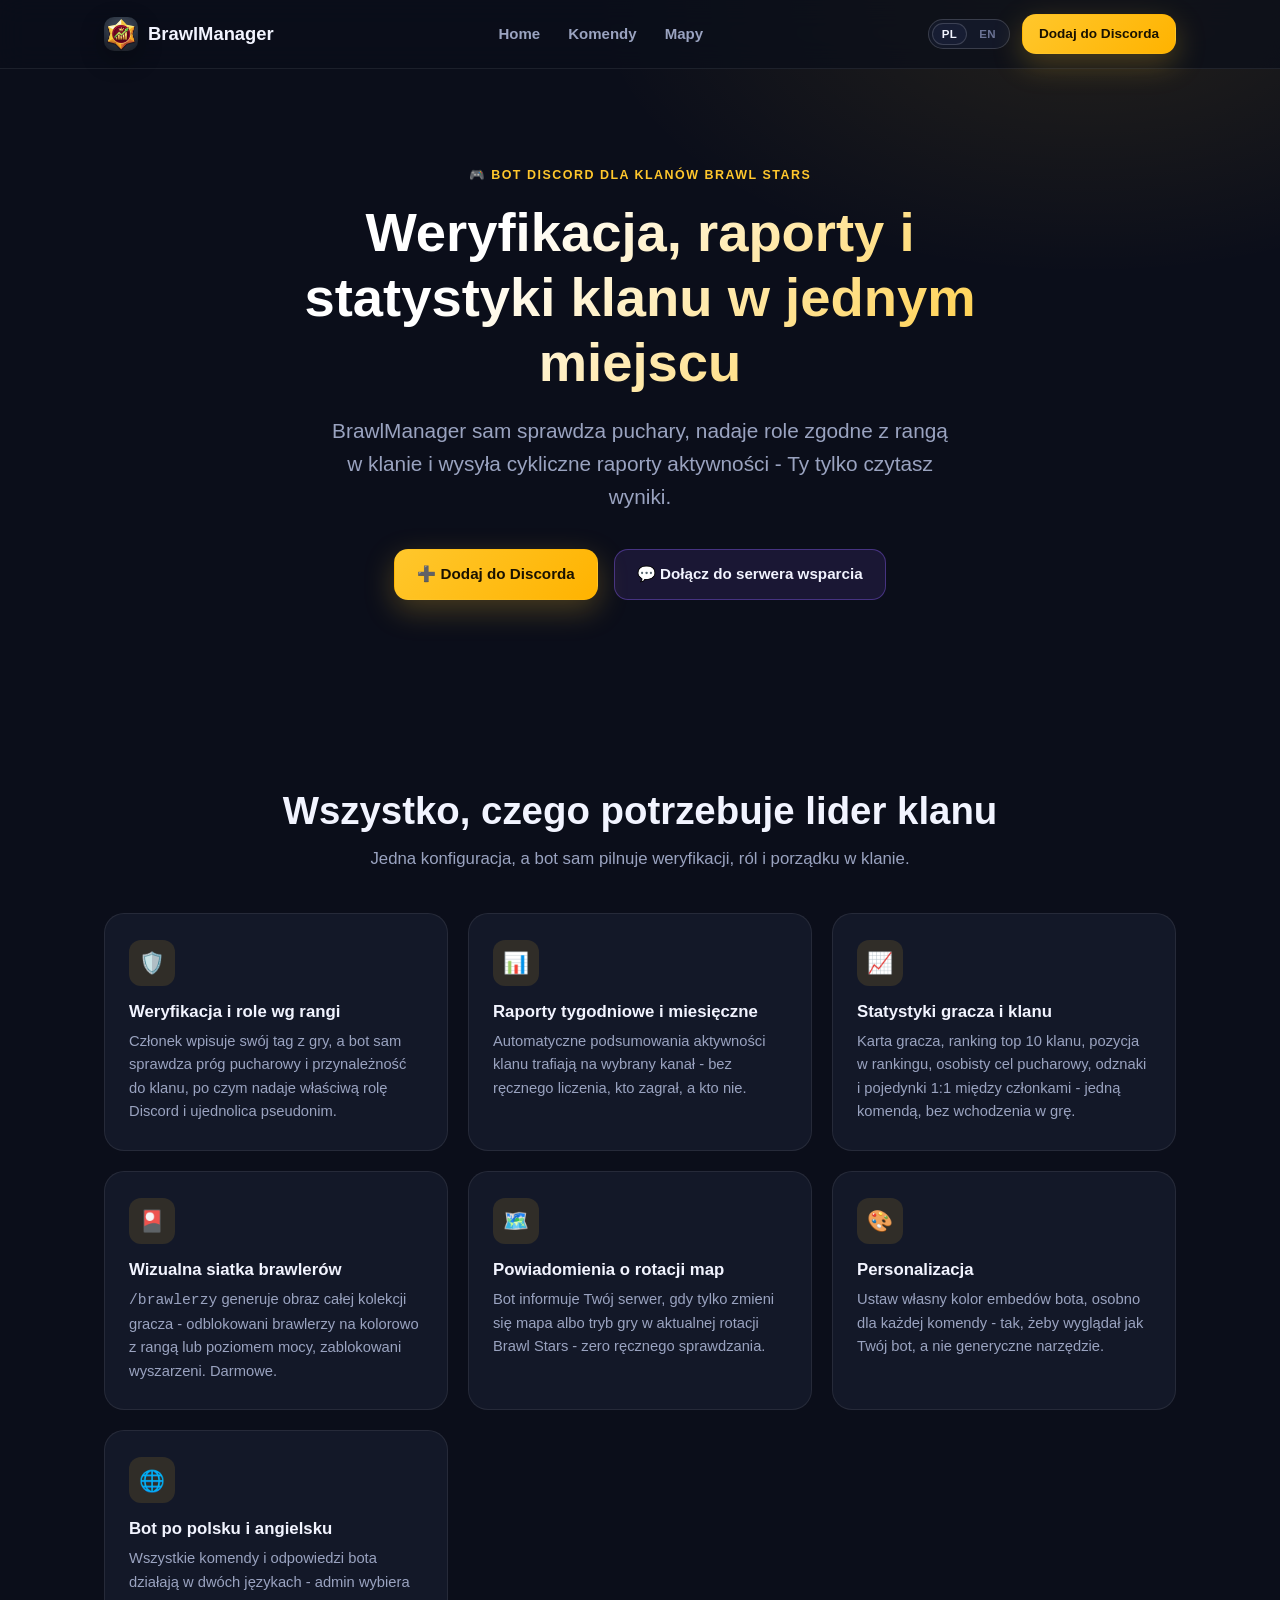
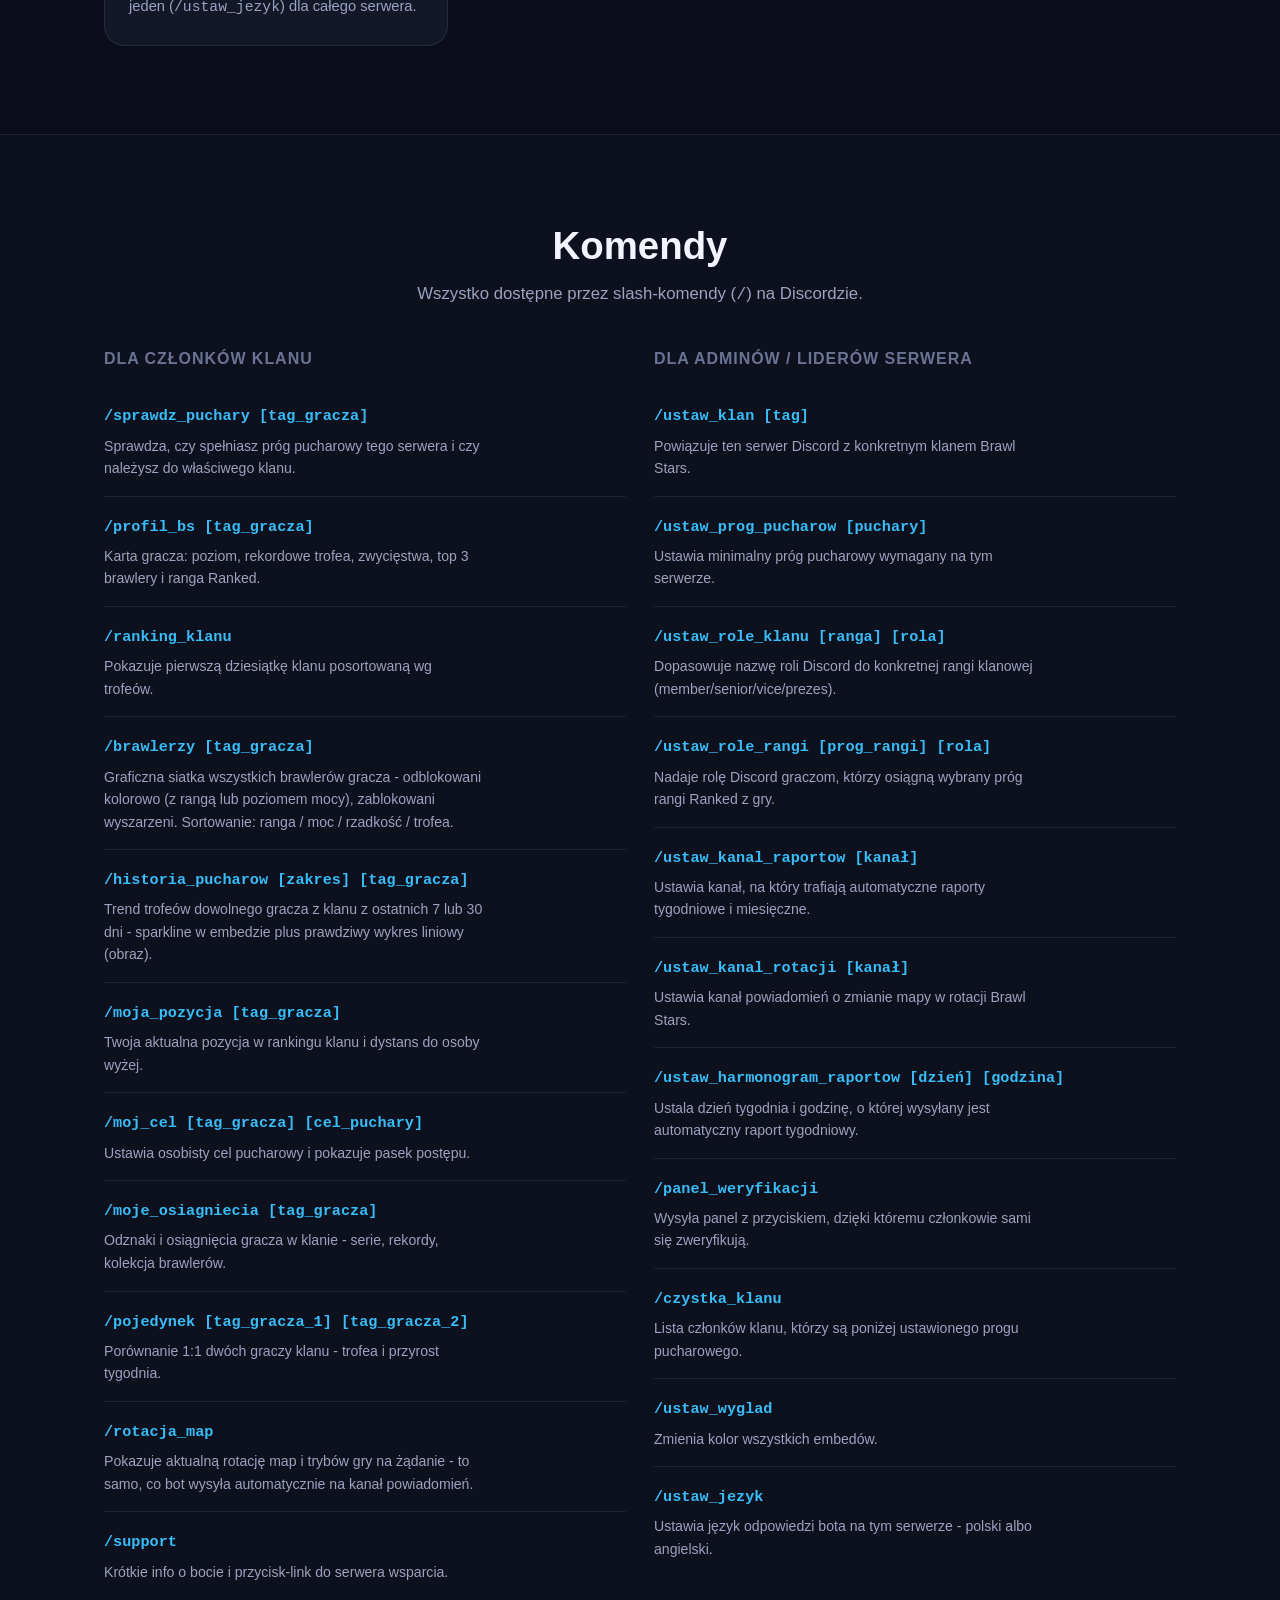
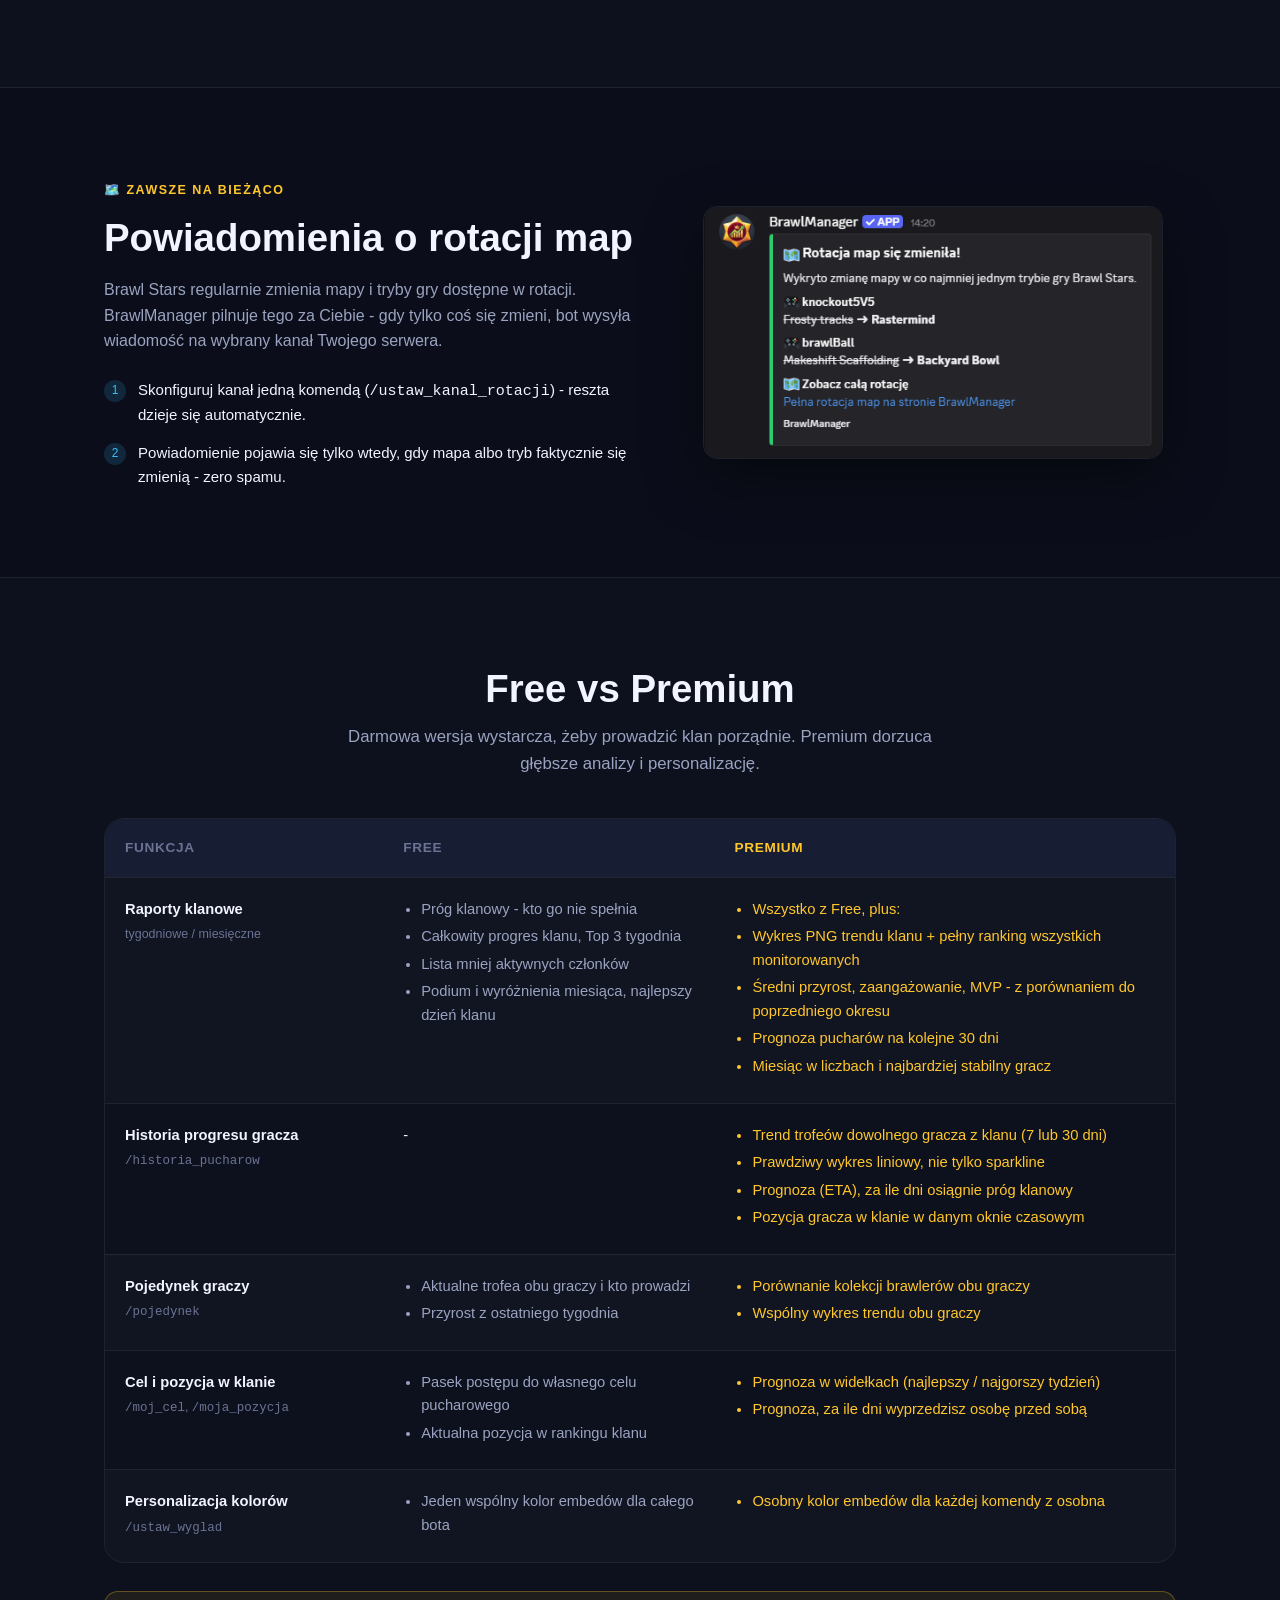
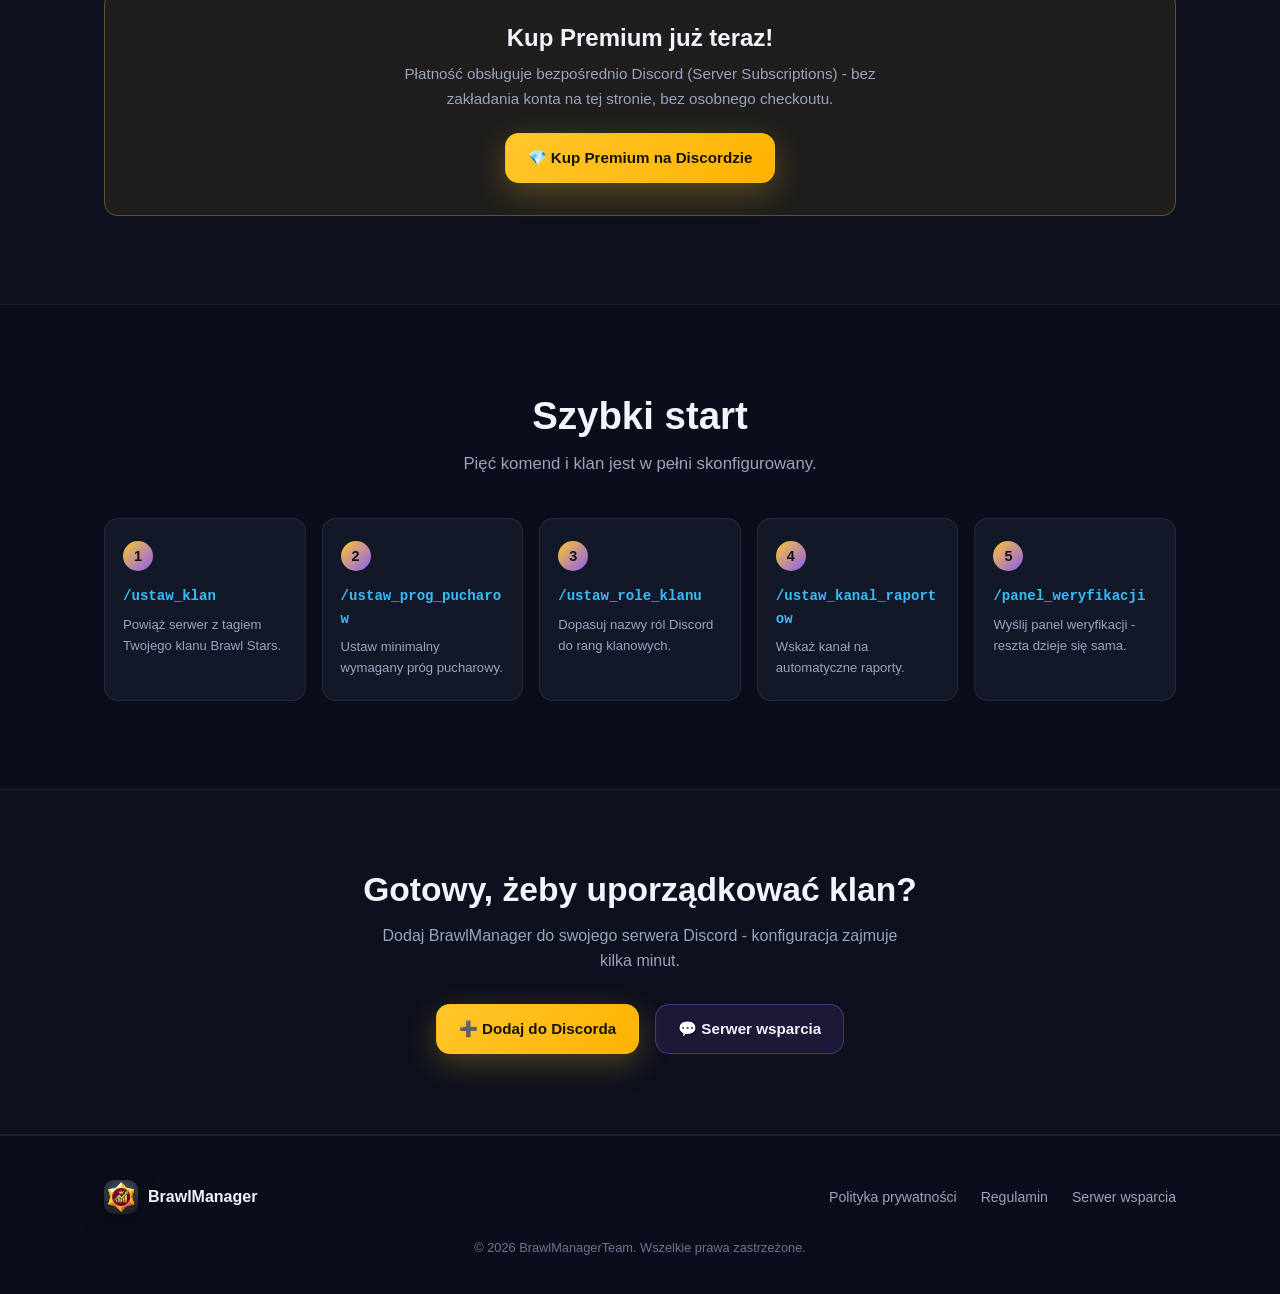
==== commit 35a559eb: "Przemianuj /ustaw_role_rang na /ustaw_role_klanu, dodaj /ustaw_role_rangi, opis /profil_bs z ranga R" ====
--- a/index.html
+++ b/index.html
@@ -163,7 +163,7 @@
                     <div class="command-item">
                         <div class="command-main">
                             <code data-i18n="home.cmd_profil_bs_code">/profil_bs [tag_gracza]</code>
-                            <p data-i18n="home.cmd_profil_bs_desc">Karta gracza: poziom, rekordowe trofea, zwycięstwa i top 3 brawlery.</p>
+                            <p data-i18n="home.cmd_profil_bs_desc">Karta gracza: poziom, rekordowe trofea, zwycięstwa, top 3 brawlery i ranga Ranked.</p>
                         </div>
                     </div>
 
@@ -250,8 +250,15 @@
 
                     <div class="command-item">
                         <div class="command-main">
-                            <code data-i18n="home.cmd_ustaw_role_rang_code">/ustaw_role_rang [ranga] [rola]</code>
-                            <p data-i18n="home.cmd_ustaw_role_rang_desc">Dopasowuje nazwę roli Discord do konkretnej rangi klanowej (member/senior/vice/prezes).</p>
+                            <code data-i18n="home.cmd_ustaw_role_klanu_code">/ustaw_role_klanu [ranga] [rola]</code>
+                            <p data-i18n="home.cmd_ustaw_role_klanu_desc">Dopasowuje nazwę roli Discord do konkretnej rangi klanowej (member/senior/vice/prezes).</p>
+                        </div>
+                    </div>
+
+                    <div class="command-item">
+                        <div class="command-main">
+                            <code data-i18n="home.cmd_ustaw_role_rangi_code">/ustaw_role_rangi [prog_rangi] [rola]</code>
+                            <p data-i18n="home.cmd_ustaw_role_rangi_desc">Nadaje rolę Discord graczom, którzy osiągną wybrany próg rangi Ranked z gry.</p>
                         </div>
                     </div>
 
@@ -467,7 +474,7 @@
                 </div>
                 <div class="step">
                     <div class="step-number">3</div>
-                    <code data-i18n="home.cmd_ustaw_role_rang_code_bare">/ustaw_role_rang</code>
+                    <code data-i18n="home.cmd_ustaw_role_klanu_code_bare">/ustaw_role_klanu</code>
                     <p data-i18n="home.step3_body">Dopasuj nazwy ról Discord do rang klanowych.</p>
                 </div>
                 <div class="step">
@@ -601,8 +608,8 @@
     },
     "home.cmd_profil_bs_code": { pl: "/profil_bs [tag_gracza]", en: "/bs_profile [player_tag]" },
     "home.cmd_profil_bs_desc": {
-      pl: "Karta gracza: poziom, rekordowe trofea, zwycięstwa i top 3 brawlery.",
-      en: "Player card: level, record trophies, wins and top 3 brawlers.",
+      pl: "Karta gracza: poziom, rekordowe trofea, zwycięstwa, top 3 brawlery i ranga Ranked.",
+      en: "Player card: level, record trophies, wins, top 3 brawlers, and Ranked rank.",
     },
     "home.cmd_ranking_klanu_code": { pl: "/ranking_klanu", en: "/clan_top" },
     "home.cmd_ranking_klanu_desc": {
@@ -660,10 +667,15 @@
       pl: "Ustawia minimalny próg pucharowy wymagany na tym serwerze.",
       en: "Sets the minimum trophy threshold required on this server.",
     },
-    "home.cmd_ustaw_role_rang_code": { pl: "/ustaw_role_rang [ranga] [rola]", en: "/set_rank_role [rank] [role]" },
-    "home.cmd_ustaw_role_rang_desc": {
+    "home.cmd_ustaw_role_klanu_code": { pl: "/ustaw_role_klanu [ranga] [rola]", en: "/set_clan_role [rank] [role]" },
+    "home.cmd_ustaw_role_klanu_desc": {
       pl: "Dopasowuje nazwę roli Discord do konkretnej rangi klanowej (member/senior/vice/prezes).",
       en: "Maps a Discord role to a specific clan rank (member/senior/vice president/president).",
+    },
+    "home.cmd_ustaw_role_rangi_code": { pl: "/ustaw_role_rangi [prog_rangi] [rola]", en: "/set_ranked_role [rank_threshold] [role]" },
+    "home.cmd_ustaw_role_rangi_desc": {
+      pl: "Nadaje rolę Discord graczom, którzy osiągną wybrany próg rangi Ranked z gry.",
+      en: "Grants a Discord role to players who reach a chosen Ranked rank threshold.",
     },
     "home.cmd_ustaw_kanal_raportow_code": { pl: "/ustaw_kanal_raportow [kanał]", en: "/set_report_channel [channel]" },
     "home.cmd_ustaw_kanal_raportow_desc": {
@@ -779,7 +791,7 @@
     "home.step1_body": { pl: "Powiąż serwer z tagiem Twojego klanu Brawl Stars.", en: "Link the server with your Brawl Stars clan tag." },
     "home.cmd_ustaw_prog_pucharow_code_bare": { pl: "/ustaw_prog_pucharow", en: "/set_trophy_threshold" },
     "home.step2_body": { pl: "Ustaw minimalny wymagany próg pucharowy.", en: "Set the minimum required trophy threshold." },
-    "home.cmd_ustaw_role_rang_code_bare": { pl: "/ustaw_role_rang", en: "/set_rank_role" },
+    "home.cmd_ustaw_role_klanu_code_bare": { pl: "/ustaw_role_klanu", en: "/set_clan_role" },
     "home.step3_body": { pl: "Dopasuj nazwy ról Discord do rang klanowych.", en: "Map Discord role names to clan ranks." },
     "home.cmd_ustaw_kanal_raportow_code_bare": { pl: "/ustaw_kanal_raportow", en: "/set_report_channel" },
     "home.step4_body": { pl: "Wskaż kanał na automatyczne raporty.", en: "Choose a channel for automatic reports." },
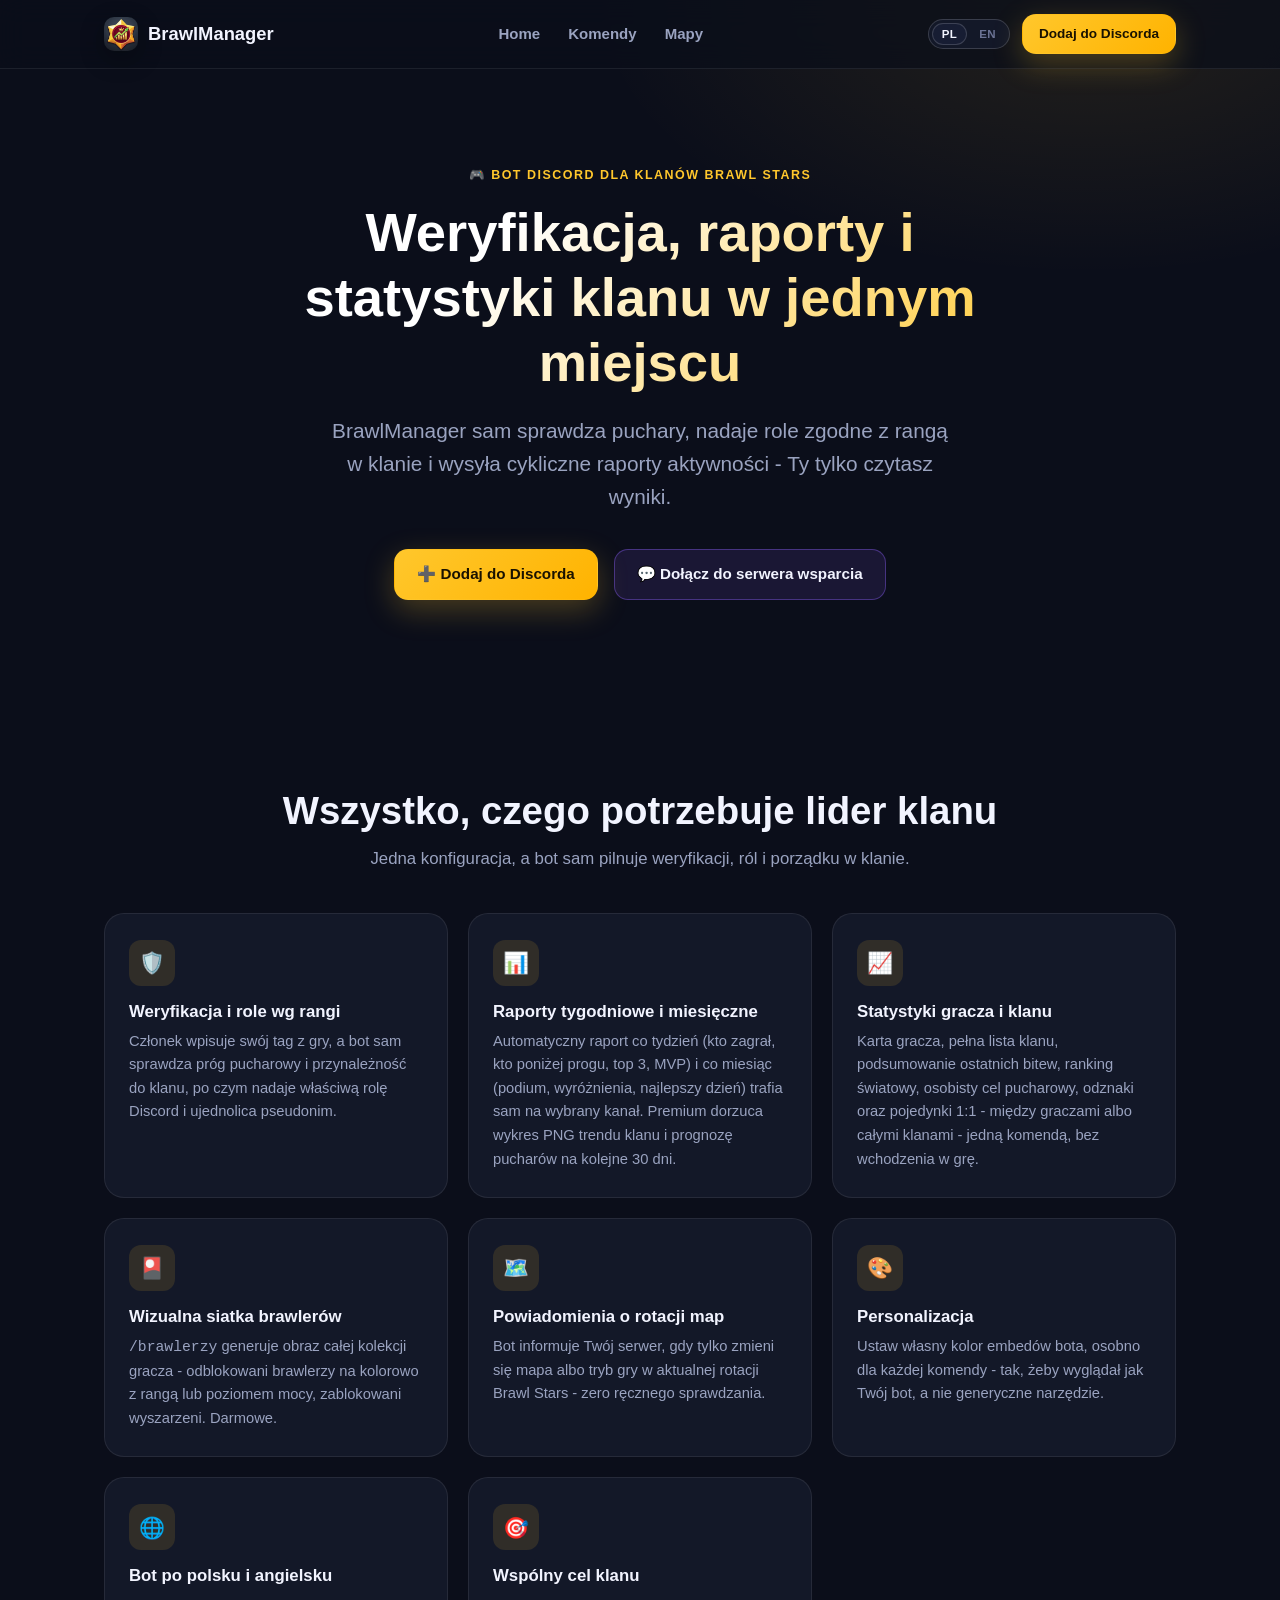
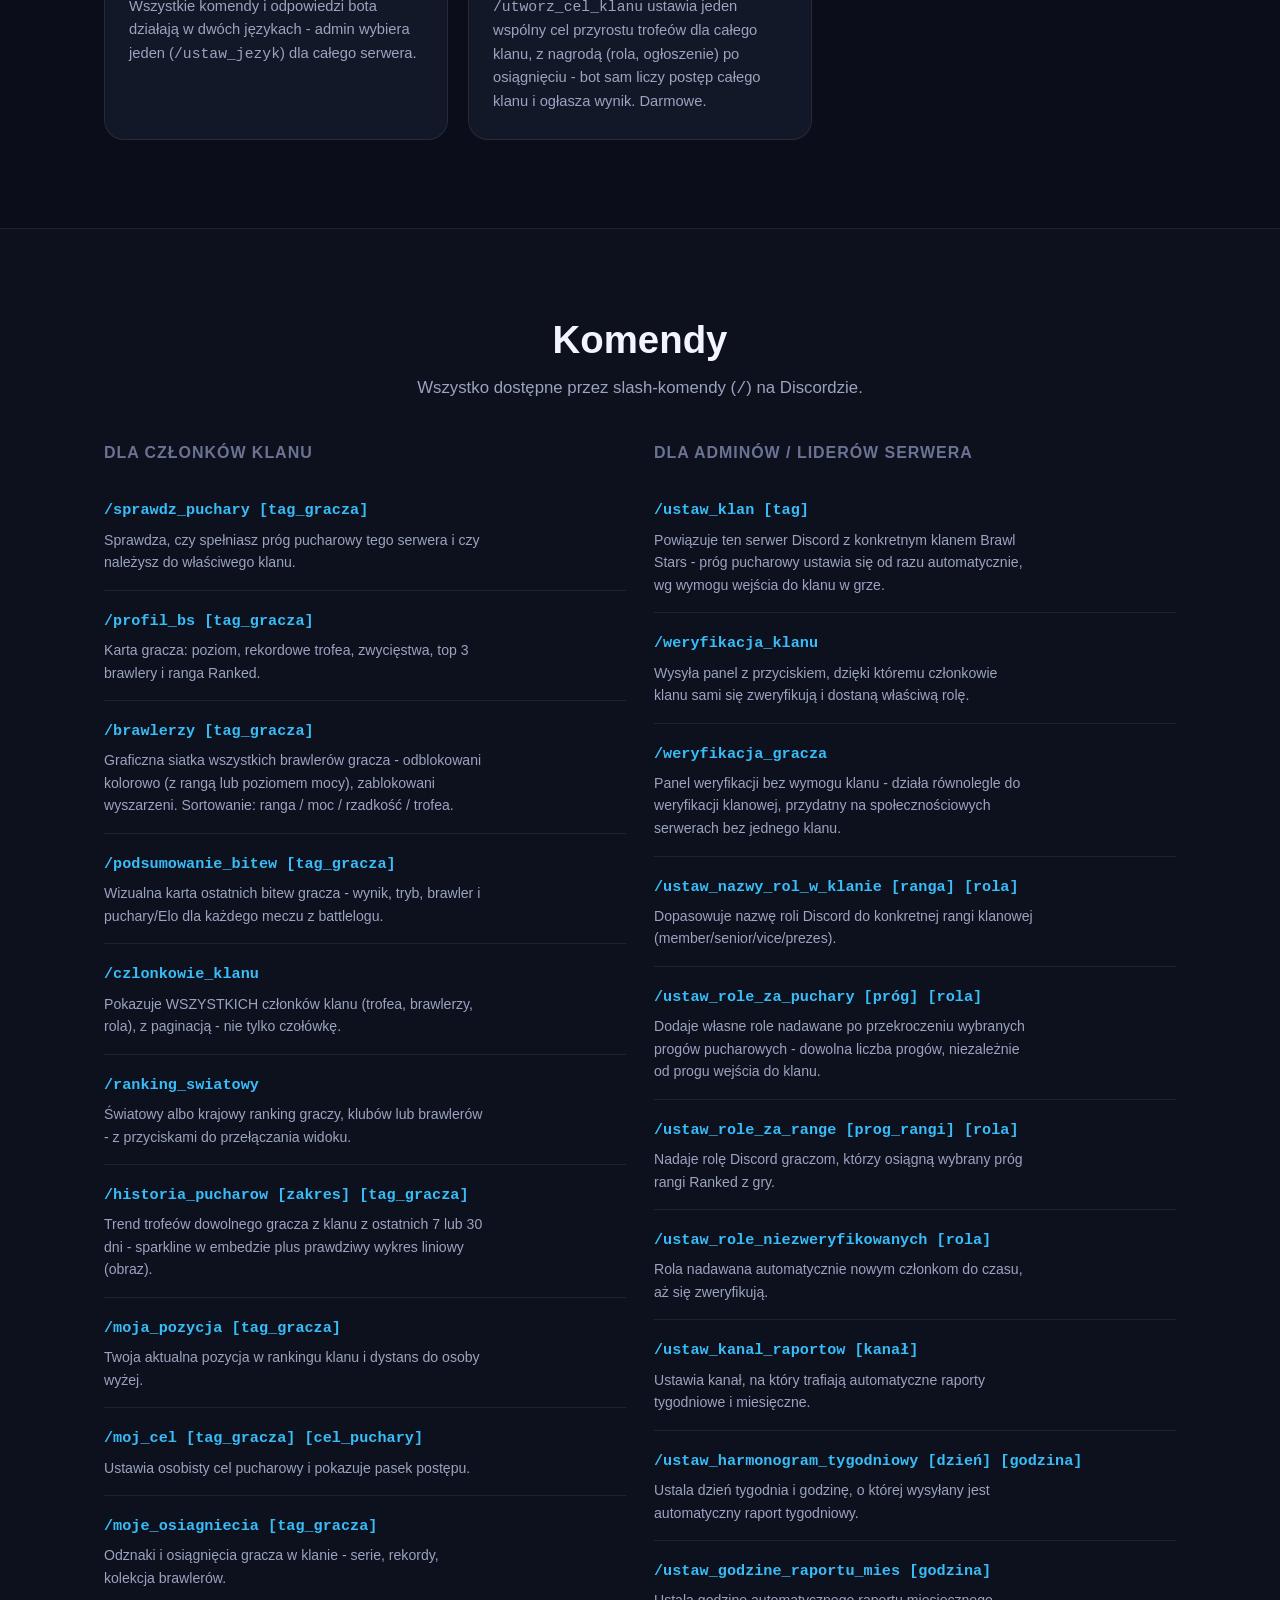
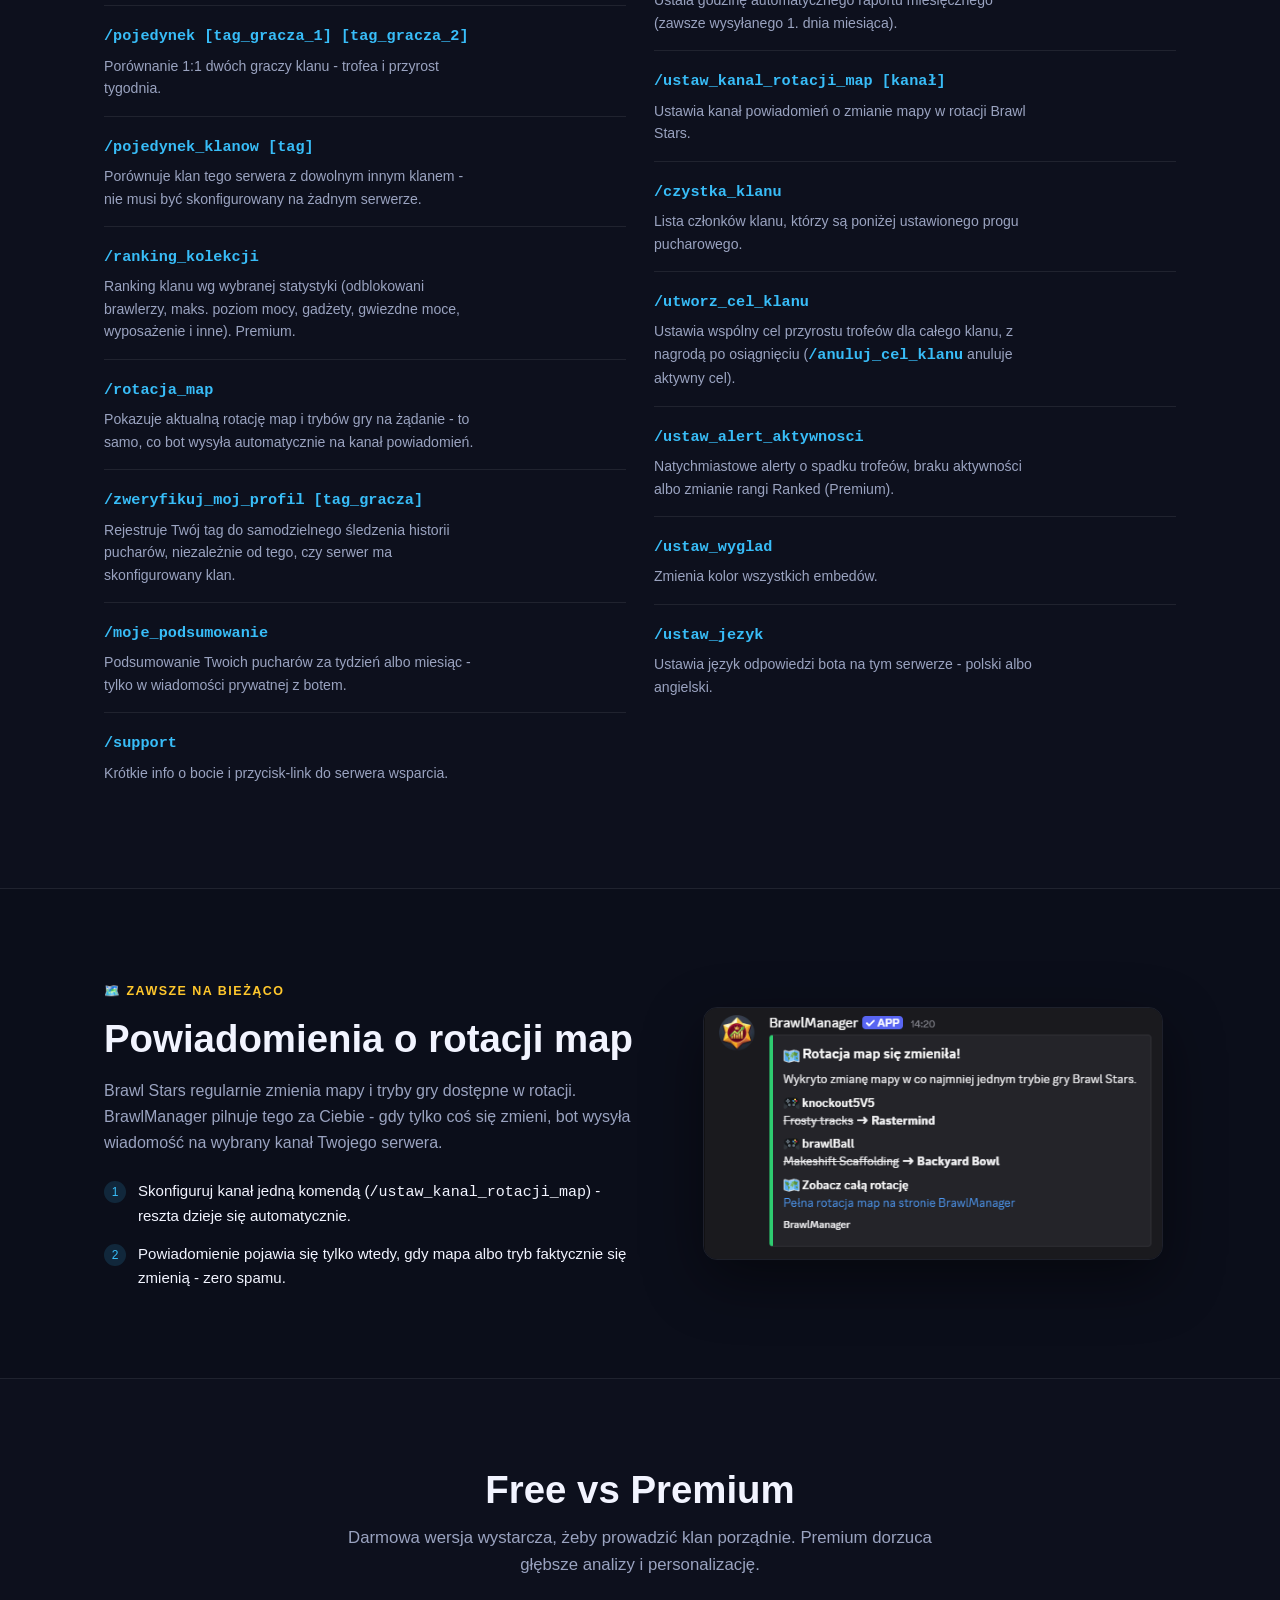
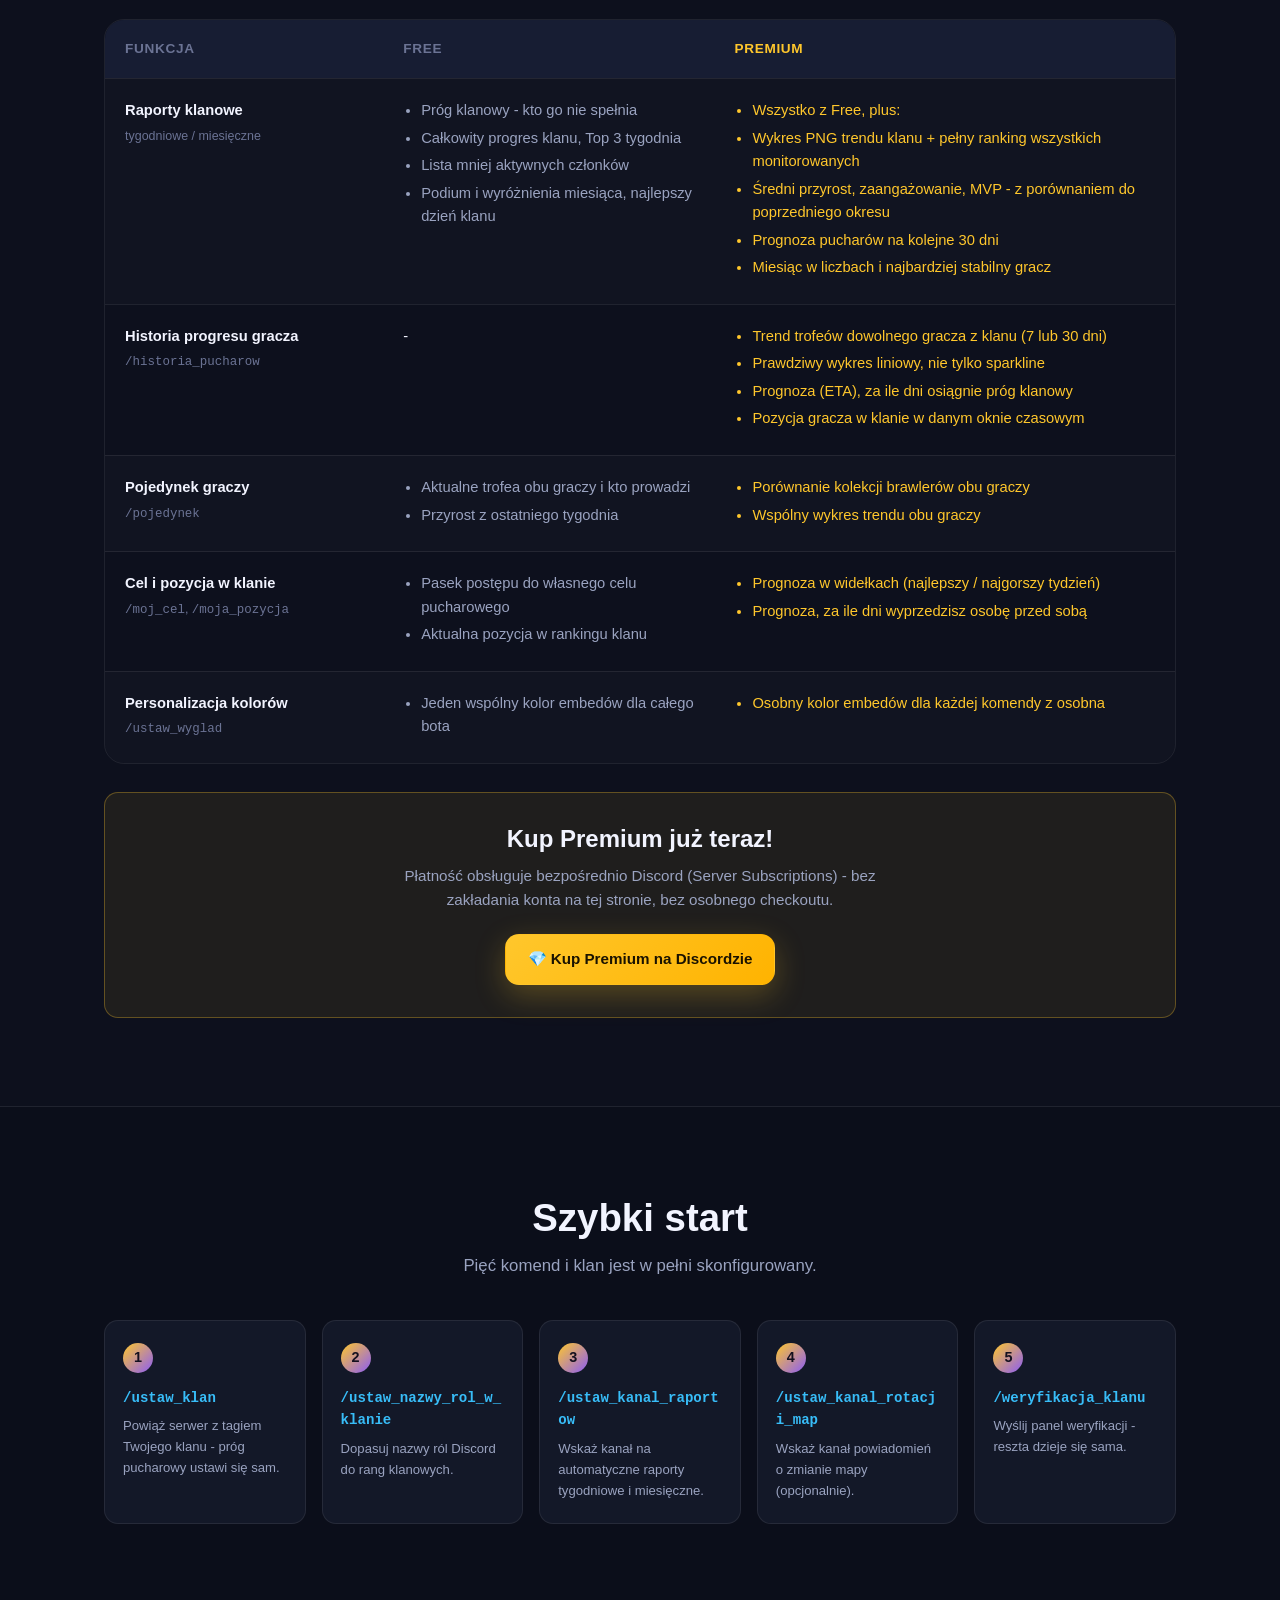
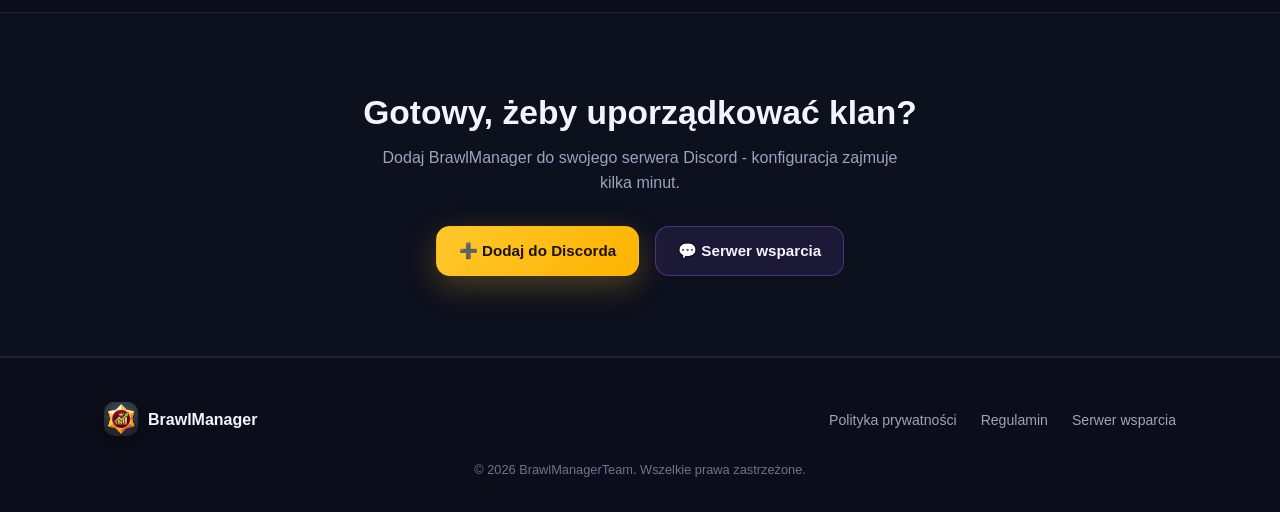
==== commit b92a2a11: "Aktualizacja strony pod zmiany bota z 09-01 do 09-14 Przemianowane komendy (nazwa/UI dopasowane do t" ====
--- a/index.html
+++ b/index.html
@@ -86,8 +86,9 @@
                     <div class="feature-icon">📊</div>
                     <h3 data-i18n="home.feature2_title">Raporty tygodniowe i miesięczne</h3>
                     <p data-i18n="home.feature2_body">
-                        Automatyczne podsumowania aktywności klanu trafiają na wybrany kanał -
-                        bez ręcznego liczenia, kto zagrał, a kto nie.
+                        Automatyczny raport co tydzień (kto zagrał, kto poniżej progu, top 3, MVP) i co miesiąc
+                        (podium, wyróżnienia, najlepszy dzień) trafia sam na wybrany kanał. Premium dorzuca
+                        wykres PNG trendu klanu i prognozę pucharów na kolejne 30 dni.
                     </p>
                 </div>
 
@@ -95,8 +96,9 @@
                     <div class="feature-icon">📈</div>
                     <h3 data-i18n="home.feature3_title">Statystyki gracza i klanu</h3>
                     <p data-i18n="home.feature3_body">
-                        Karta gracza, ranking top 10 klanu, pozycja w rankingu, osobisty cel pucharowy,
-                        odznaki i pojedynki 1:1 między członkami - jedną komendą, bez wchodzenia w grę.
+                        Karta gracza, pełna lista klanu, podsumowanie ostatnich bitew, ranking światowy,
+                        osobisty cel pucharowy, odznaki oraz pojedynki 1:1 - między graczami albo całymi
+                        klanami - jedną komendą, bez wchodzenia w grę.
                     </p>
                 </div>
 
@@ -133,6 +135,16 @@
                     <p data-i18n="home.feature7_body">
                         Wszystkie komendy i odpowiedzi bota działają w dwóch językach - admin wybiera jeden
                         (<code>/ustaw_jezyk</code>) dla całego serwera.
+                    </p>
+                </div>
+
+                <div class="feature-card">
+                    <div class="feature-icon">🎯</div>
+                    <h3 data-i18n="home.feature8_title">Wspólny cel klanu</h3>
+                    <p data-i18n="home.feature8_body">
+                        <code>/utworz_cel_klanu</code> ustawia jeden wspólny cel przyrostu trofeów dla całego
+                        klanu, z nagrodą (rola, ogłoszenie) po osiągnięciu - bot sam liczy postęp całego
+                        klanu i ogłasza wynik. Darmowe.
                     </p>
                 </div>
             </div>
@@ -169,13 +181,6 @@
 
                     <div class="command-item">
                         <div class="command-main">
-                            <code data-i18n="home.cmd_ranking_klanu_code">/ranking_klanu</code>
-                            <p data-i18n="home.cmd_ranking_klanu_desc">Pokazuje pierwszą dziesiątkę klanu posortowaną wg trofeów.</p>
-                        </div>
-                    </div>
-
-                    <div class="command-item">
-                        <div class="command-main">
                             <code data-i18n="home.cmd_brawlerzy_code">/brawlerzy [tag_gracza]</code>
                             <p data-i18n="home.cmd_brawlerzy_desc">Graficzna siatka wszystkich brawlerów gracza - odblokowani kolorowo (z rangą lub poziomem mocy), zablokowani wyszarzeni. Sortowanie: ranga / moc / rzadkość / trofea.</p>
                         </div>
@@ -183,6 +188,27 @@
 
                     <div class="command-item">
                         <div class="command-main">
+                            <code data-i18n="home.cmd_podsumowanie_bitew_code">/podsumowanie_bitew [tag_gracza]</code>
+                            <p data-i18n="home.cmd_podsumowanie_bitew_desc">Wizualna karta ostatnich bitew gracza - wynik, tryb, brawler i puchary/Elo dla każdego meczu z battlelogu.</p>
+                        </div>
+                    </div>
+
+                    <div class="command-item">
+                        <div class="command-main">
+                            <code data-i18n="home.cmd_czlonkowie_klanu_code">/czlonkowie_klanu</code>
+                            <p data-i18n="home.cmd_czlonkowie_klanu_desc">Pokazuje WSZYSTKICH członków klanu (trofea, brawlerzy, rola), z paginacją - nie tylko czołówkę.</p>
+                        </div>
+                    </div>
+
+                    <div class="command-item">
+                        <div class="command-main">
+                            <code data-i18n="home.cmd_ranking_swiatowy_code">/ranking_swiatowy</code>
+                            <p data-i18n="home.cmd_ranking_swiatowy_desc">Światowy albo krajowy ranking graczy, klubów lub brawlerów - z przyciskami do przełączania widoku.</p>
+                        </div>
+                    </div>
+
+                    <div class="command-item">
+                        <div class="command-main">
                             <code data-i18n="home.cmd_historia_pucharow_code">/historia_pucharow [zakres] [tag_gracza]</code>
                             <p data-i18n="home.cmd_historia_pucharow_desc">Trend trofeów dowolnego gracza z klanu z ostatnich 7 lub 30 dni - sparkline w embedzie plus prawdziwy wykres liniowy (obraz).</p>
                         </div>
@@ -218,6 +244,20 @@
 
                     <div class="command-item">
                         <div class="command-main">
+                            <code data-i18n="home.cmd_pojedynek_klanow_code">/pojedynek_klanow [tag]</code>
+                            <p data-i18n="home.cmd_pojedynek_klanow_desc">Porównuje klan tego serwera z dowolnym innym klanem - nie musi być skonfigurowany na żadnym serwerze.</p>
+                        </div>
+                    </div>
+
+                    <div class="command-item">
+                        <div class="command-main">
+                            <code data-i18n="home.cmd_ranking_kolekcji_code">/ranking_kolekcji</code>
+                            <p data-i18n="home.cmd_ranking_kolekcji_desc">Ranking klanu wg wybranej statystyki (odblokowani brawlerzy, maks. poziom mocy, gadżety, gwiezdne moce, wyposażenie i inne). Premium.</p>
+                        </div>
+                    </div>
+
+                    <div class="command-item">
+                        <div class="command-main">
                             <code data-i18n="home.cmd_rotacja_map_code">/rotacja_map</code>
                             <p data-i18n="home.cmd_rotacja_map_desc">Pokazuje aktualną rotację map i trybów gry na żądanie - to samo, co bot wysyła automatycznie na kanał powiadomień.</p>
                         </div>
@@ -225,6 +265,20 @@
 
                     <div class="command-item">
                         <div class="command-main">
+                            <code data-i18n="home.cmd_zweryfikuj_moj_profil_code">/zweryfikuj_moj_profil [tag_gracza]</code>
+                            <p data-i18n="home.cmd_zweryfikuj_moj_profil_desc">Rejestruje Twój tag do samodzielnego śledzenia historii pucharów, niezależnie od tego, czy serwer ma skonfigurowany klan.</p>
+                        </div>
+                    </div>
+
+                    <div class="command-item">
+                        <div class="command-main">
+                            <code data-i18n="home.cmd_moje_podsumowanie_code">/moje_podsumowanie</code>
+                            <p data-i18n="home.cmd_moje_podsumowanie_desc">Podsumowanie Twoich pucharów za tydzień albo miesiąc - tylko w wiadomości prywatnej z botem.</p>
+                        </div>
+                    </div>
+
+                    <div class="command-item">
+                        <div class="command-main">
                             <code data-i18n="home.cmd_support_code">/support</code>
                             <p data-i18n="home.cmd_support_desc">Krótkie info o bocie i przycisk-link do serwera wsparcia.</p>
                         </div>
@@ -237,28 +291,49 @@
                     <div class="command-item">
                         <div class="command-main">
                             <code data-i18n="home.cmd_ustaw_klan_code">/ustaw_klan [tag]</code>
-                            <p data-i18n="home.cmd_ustaw_klan_desc">Powiązuje ten serwer Discord z konkretnym klanem Brawl Stars.</p>
-                        </div>
-                    </div>
-
-                    <div class="command-item">
-                        <div class="command-main">
-                            <code data-i18n="home.cmd_ustaw_prog_pucharow_code">/ustaw_prog_pucharow [puchary]</code>
-                            <p data-i18n="home.cmd_ustaw_prog_pucharow_desc">Ustawia minimalny próg pucharowy wymagany na tym serwerze.</p>
-                        </div>
-                    </div>
-
-                    <div class="command-item">
-                        <div class="command-main">
-                            <code data-i18n="home.cmd_ustaw_role_klanu_code">/ustaw_role_klanu [ranga] [rola]</code>
-                            <p data-i18n="home.cmd_ustaw_role_klanu_desc">Dopasowuje nazwę roli Discord do konkretnej rangi klanowej (member/senior/vice/prezes).</p>
-                        </div>
-                    </div>
-
-                    <div class="command-item">
-                        <div class="command-main">
-                            <code data-i18n="home.cmd_ustaw_role_rangi_code">/ustaw_role_rangi [prog_rangi] [rola]</code>
-                            <p data-i18n="home.cmd_ustaw_role_rangi_desc">Nadaje rolę Discord graczom, którzy osiągną wybrany próg rangi Ranked z gry.</p>
+                            <p data-i18n="home.cmd_ustaw_klan_desc">Powiązuje ten serwer Discord z konkretnym klanem Brawl Stars - próg pucharowy ustawia się od razu automatycznie, wg wymogu wejścia do klanu w grze.</p>
+                        </div>
+                    </div>
+
+                    <div class="command-item">
+                        <div class="command-main">
+                            <code data-i18n="home.cmd_weryfikacja_klanu_code">/weryfikacja_klanu</code>
+                            <p data-i18n="home.cmd_weryfikacja_klanu_desc">Wysyła panel z przyciskiem, dzięki któremu członkowie klanu sami się zweryfikują i dostaną właściwą rolę.</p>
+                        </div>
+                    </div>
+
+                    <div class="command-item">
+                        <div class="command-main">
+                            <code data-i18n="home.cmd_weryfikacja_gracza_code">/weryfikacja_gracza</code>
+                            <p data-i18n="home.cmd_weryfikacja_gracza_desc">Panel weryfikacji bez wymogu klanu - działa równolegle do weryfikacji klanowej, przydatny na społecznościowych serwerach bez jednego klanu.</p>
+                        </div>
+                    </div>
+
+                    <div class="command-item">
+                        <div class="command-main">
+                            <code data-i18n="home.cmd_ustaw_nazwy_rol_w_klanie_code">/ustaw_nazwy_rol_w_klanie [ranga] [rola]</code>
+                            <p data-i18n="home.cmd_ustaw_nazwy_rol_w_klanie_desc">Dopasowuje nazwę roli Discord do konkretnej rangi klanowej (member/senior/vice/prezes).</p>
+                        </div>
+                    </div>
+
+                    <div class="command-item">
+                        <div class="command-main">
+                            <code data-i18n="home.cmd_ustaw_role_za_puchary_code">/ustaw_role_za_puchary [próg] [rola]</code>
+                            <p data-i18n="home.cmd_ustaw_role_za_puchary_desc">Dodaje własne role nadawane po przekroczeniu wybranych progów pucharowych - dowolna liczba progów, niezależnie od progu wejścia do klanu.</p>
+                        </div>
+                    </div>
+
+                    <div class="command-item">
+                        <div class="command-main">
+                            <code data-i18n="home.cmd_ustaw_role_za_range_code">/ustaw_role_za_range [prog_rangi] [rola]</code>
+                            <p data-i18n="home.cmd_ustaw_role_za_range_desc">Nadaje rolę Discord graczom, którzy osiągną wybrany próg rangi Ranked z gry.</p>
+                        </div>
+                    </div>
+
+                    <div class="command-item">
+                        <div class="command-main">
+                            <code data-i18n="home.cmd_ustaw_role_niezweryfikowanych_code">/ustaw_role_niezweryfikowanych [rola]</code>
+                            <p data-i18n="home.cmd_ustaw_role_niezweryfikowanych_desc">Rola nadawana automatycznie nowym członkom do czasu, aż się zweryfikują.</p>
                         </div>
                     </div>
 
@@ -271,22 +346,22 @@
 
                     <div class="command-item">
                         <div class="command-main">
-                            <code data-i18n="home.cmd_ustaw_kanal_rotacji_code">/ustaw_kanal_rotacji [kanał]</code>
-                            <p data-i18n="home.cmd_ustaw_kanal_rotacji_desc">Ustawia kanał powiadomień o zmianie mapy w rotacji Brawl Stars.</p>
-                        </div>
-                    </div>
-
-                    <div class="command-item">
-                        <div class="command-main">
-                            <code data-i18n="home.cmd_ustaw_harmonogram_raportow_code">/ustaw_harmonogram_raportow [dzień] [godzina]</code>
-                            <p data-i18n="home.cmd_ustaw_harmonogram_raportow_desc">Ustala dzień tygodnia i godzinę, o której wysyłany jest automatyczny raport tygodniowy.</p>
-                        </div>
-                    </div>
-
-                    <div class="command-item">
-                        <div class="command-main">
-                            <code data-i18n="home.cmd_panel_weryfikacji_code">/panel_weryfikacji</code>
-                            <p data-i18n="home.cmd_panel_weryfikacji_desc">Wysyła panel z przyciskiem, dzięki któremu członkowie sami się zweryfikują.</p>
+                            <code data-i18n="home.cmd_ustaw_harmonogram_tygodniowy_code">/ustaw_harmonogram_tygodniowy [dzień] [godzina]</code>
+                            <p data-i18n="home.cmd_ustaw_harmonogram_tygodniowy_desc">Ustala dzień tygodnia i godzinę, o której wysyłany jest automatyczny raport tygodniowy.</p>
+                        </div>
+                    </div>
+
+                    <div class="command-item">
+                        <div class="command-main">
+                            <code data-i18n="home.cmd_ustaw_godzine_raportu_mies_code">/ustaw_godzine_raportu_mies [godzina]</code>
+                            <p data-i18n="home.cmd_ustaw_godzine_raportu_mies_desc">Ustala godzinę automatycznego raportu miesięcznego (zawsze wysyłanego 1. dnia miesiąca).</p>
+                        </div>
+                    </div>
+
+                    <div class="command-item">
+                        <div class="command-main">
+                            <code data-i18n="home.cmd_ustaw_kanal_rotacji_map_code">/ustaw_kanal_rotacji_map [kanał]</code>
+                            <p data-i18n="home.cmd_ustaw_kanal_rotacji_map_desc">Ustawia kanał powiadomień o zmianie mapy w rotacji Brawl Stars.</p>
                         </div>
                     </div>
 
@@ -294,6 +369,20 @@
                         <div class="command-main">
                             <code data-i18n="home.cmd_czystka_klanu_code">/czystka_klanu</code>
                             <p data-i18n="home.cmd_czystka_klanu_desc">Lista członków klanu, którzy są poniżej ustawionego progu pucharowego.</p>
+                        </div>
+                    </div>
+
+                    <div class="command-item">
+                        <div class="command-main">
+                            <code data-i18n="home.cmd_utworz_cel_klanu_code">/utworz_cel_klanu</code>
+                            <p data-i18n="home.cmd_utworz_cel_klanu_desc">Ustawia wspólny cel przyrostu trofeów dla całego klanu, z nagrodą po osiągnięciu (<code>/anuluj_cel_klanu</code> anuluje aktywny cel).</p>
+                        </div>
+                    </div>
+
+                    <div class="command-item">
+                        <div class="command-main">
+                            <code data-i18n="home.cmd_ustaw_alert_aktywnosci_code">/ustaw_alert_aktywnosci</code>
+                            <p data-i18n="home.cmd_ustaw_alert_aktywnosci_desc">Natychmiastowe alerty o spadku trofeów, braku aktywności albo zmianie rangi Ranked (Premium).</p>
                         </div>
                     </div>
 
@@ -328,7 +417,7 @@
                         kanał Twojego serwera.
                     </p>
                     <ul class="rotation-points">
-                        <li><span class="dot">1</span> <span data-i18n="home.rotation_point1">Skonfiguruj kanał jedną komendą (<code>/ustaw_kanal_rotacji</code>) - reszta dzieje się automatycznie.</span></li>
+                        <li><span class="dot">1</span> <span data-i18n="home.rotation_point1">Skonfiguruj kanał jedną komendą (<code>/ustaw_kanal_rotacji_map</code>) - reszta dzieje się automatycznie.</span></li>
                         <li><span class="dot">2</span> <span data-i18n="home.rotation_point2">Powiadomienie pojawia się tylko wtedy, gdy mapa albo tryb faktycznie się zmienią - zero spamu.</span></li>
                     </ul>
                 </div>
@@ -465,26 +554,26 @@
                 <div class="step">
                     <div class="step-number">1</div>
                     <code data-i18n="home.cmd_ustaw_klan_code_bare">/ustaw_klan</code>
-                    <p data-i18n="home.step1_body">Powiąż serwer z tagiem Twojego klanu Brawl Stars.</p>
+                    <p data-i18n="home.step1_body">Powiąż serwer z tagiem Twojego klanu - próg pucharowy ustawi się sam.</p>
                 </div>
                 <div class="step">
                     <div class="step-number">2</div>
-                    <code data-i18n="home.cmd_ustaw_prog_pucharow_code_bare">/ustaw_prog_pucharow</code>
-                    <p data-i18n="home.step2_body">Ustaw minimalny wymagany próg pucharowy.</p>
+                    <code data-i18n="home.cmd_ustaw_nazwy_rol_w_klanie_code_bare">/ustaw_nazwy_rol_w_klanie</code>
+                    <p data-i18n="home.step2_body">Dopasuj nazwy ról Discord do rang klanowych.</p>
                 </div>
                 <div class="step">
                     <div class="step-number">3</div>
-                    <code data-i18n="home.cmd_ustaw_role_klanu_code_bare">/ustaw_role_klanu</code>
-                    <p data-i18n="home.step3_body">Dopasuj nazwy ról Discord do rang klanowych.</p>
+                    <code data-i18n="home.cmd_ustaw_kanal_raportow_code_bare">/ustaw_kanal_raportow</code>
+                    <p data-i18n="home.step3_body">Wskaż kanał na automatyczne raporty tygodniowe i miesięczne.</p>
                 </div>
                 <div class="step">
                     <div class="step-number">4</div>
-                    <code data-i18n="home.cmd_ustaw_kanal_raportow_code_bare">/ustaw_kanal_raportow</code>
-                    <p data-i18n="home.step4_body">Wskaż kanał na automatyczne raporty.</p>
+                    <code data-i18n="home.cmd_ustaw_kanal_rotacji_map_code_bare">/ustaw_kanal_rotacji_map</code>
+                    <p data-i18n="home.step4_body">Wskaż kanał powiadomień o zmianie mapy (opcjonalnie).</p>
                 </div>
                 <div class="step">
                     <div class="step-number">5</div>
-                    <code data-i18n="home.cmd_panel_weryfikacji_code_bare">/panel_weryfikacji</code>
+                    <code data-i18n="home.cmd_weryfikacja_klanu_code_bare">/weryfikacja_klanu</code>
                     <p data-i18n="home.step5_body">Wyślij panel weryfikacji - reszta dzieje się sama.</p>
                 </div>
             </div>
@@ -564,13 +653,13 @@
     },
     "home.feature2_title": { pl: "Raporty tygodniowe i miesięczne", en: "Weekly and monthly reports" },
     "home.feature2_body": {
-      pl: "Automatyczne podsumowania aktywności klanu trafiają na wybrany kanał - bez ręcznego liczenia, kto zagrał, a kto nie.",
-      en: "Automatic clan activity summaries land in a channel of your choice - no manual counting of who played and who didn't.",
+      pl: "Automatyczny raport co tydzień (kto zagrał, kto poniżej progu, top 3, MVP) i co miesiąc (podium, wyróżnienia, najlepszy dzień) trafia sam na wybrany kanał. Premium dorzuca wykres PNG trendu klanu i prognozę pucharów na kolejne 30 dni.",
+      en: "An automatic weekly report (who played, who's below the threshold, top 3, MVP) and a monthly one (podium, honorable mentions, best day) land in a channel of your choice on their own. Premium adds a PNG chart of the clan trend and a 30-day trophy forecast.",
     },
     "home.feature3_title": { pl: "Statystyki gracza i klanu", en: "Player and clan statistics" },
     "home.feature3_body": {
-      pl: "Karta gracza, ranking top 10 klanu, pozycja w rankingu, osobisty cel pucharowy, odznaki i pojedynki 1:1 między członkami - jedną komendą, bez wchodzenia w grę.",
-      en: "Player card, clan top 10, ranking position, personal trophy goal, badges, and 1:1 duels between members - with one command, no need to open the game.",
+      pl: "Karta gracza, pełna lista klanu, podsumowanie ostatnich bitew, ranking światowy, osobisty cel pucharowy, odznaki oraz pojedynki 1:1 - między graczami albo całymi klanami - jedną komendą, bez wchodzenia w grę.",
+      en: "Player card, full clan list, recent battle summary, world ranking, personal trophy goal, badges, and 1:1 duels - between players or whole clans - with one command, no need to open the game.",
     },
     "home.feature4_title": { pl: "Wizualna siatka brawlerów", en: "Visual brawler grid" },
     "home.feature4_body": {
@@ -592,6 +681,11 @@
       pl: "Wszystkie komendy i odpowiedzi bota działają w dwóch językach - admin wybiera jeden (<code>/ustaw_jezyk</code>) dla całego serwera.",
       en: "Every command and response works in two languages - the admin picks one (<code>/set_language</code>) for the whole server.",
     },
+    "home.feature8_title": { pl: "Wspólny cel klanu", en: "Shared clan goal" },
+    "home.feature8_body": {
+      pl: "<code>/utworz_cel_klanu</code> ustawia jeden wspólny cel przyrostu trofeów dla całego klanu, z nagrodą (rola, ogłoszenie) po osiągnięciu - bot sam liczy postęp całego klanu i ogłasza wynik. Darmowe.",
+      en: "<code>/create_clan_goal</code> sets one shared trophy-gain goal for the whole clan, with a reward (role, announcement) on success - the bot tracks the whole clan's progress and announces the result on its own. Free.",
+    },
 
     "home.commands_title": { pl: "Komendy", en: "Commands" },
     "home.commands_lede": {
@@ -611,16 +705,26 @@
       pl: "Karta gracza: poziom, rekordowe trofea, zwycięstwa, top 3 brawlery i ranga Ranked.",
       en: "Player card: level, record trophies, wins, top 3 brawlers, and Ranked rank.",
     },
-    "home.cmd_ranking_klanu_code": { pl: "/ranking_klanu", en: "/clan_top" },
-    "home.cmd_ranking_klanu_desc": {
-      pl: "Pokazuje pierwszą dziesiątkę klanu posortowaną wg trofeów.",
-      en: "Shows the clan's top 10 members sorted by trophies.",
-    },
     "home.cmd_brawlerzy_code": { pl: "/brawlerzy [tag_gracza]", en: "/brawlers [player_tag]" },
     "home.cmd_brawlerzy_desc": {
       pl: "Graficzna siatka wszystkich brawlerów gracza - odblokowani kolorowo (z rangą lub poziomem mocy), zablokowani wyszarzeni. Sortowanie: ranga / moc / rzadkość / trofea.",
       en: "A visual grid of all of a player's brawlers - unlocked ones shown in color (with rank or power level), locked ones grayed out. Sortable by rank / power level / rarity / trophies.",
     },
+    "home.cmd_podsumowanie_bitew_code": { pl: "/podsumowanie_bitew [tag_gracza]", en: "/battle_summary [player_tag]" },
+    "home.cmd_podsumowanie_bitew_desc": {
+      pl: "Wizualna karta ostatnich bitew gracza - wynik, tryb, brawler i puchary/Elo dla każdego meczu z battlelogu.",
+      en: "A visual card of a player's recent battles - result, mode, brawler and trophies/Elo for every match in the battlelog.",
+    },
+    "home.cmd_czlonkowie_klanu_code": { pl: "/czlonkowie_klanu", en: "/clan_members" },
+    "home.cmd_czlonkowie_klanu_desc": {
+      pl: "Pokazuje WSZYSTKICH członków klanu (trofea, brawlerzy, rola), z paginacją - nie tylko czołówkę.",
+      en: "Shows ALL clan members (trophies, brawlers, role), paginated - not just the top of the list.",
+    },
+    "home.cmd_ranking_swiatowy_code": { pl: "/ranking_swiatowy", en: "/world_ranking" },
+    "home.cmd_ranking_swiatowy_desc": {
+      pl: "Światowy albo krajowy ranking graczy, klubów lub brawlerów - z przyciskami do przełączania widoku.",
+      en: "Global or national ranking of players, clubs or brawlers - with buttons to switch the view.",
+    },
     "home.cmd_historia_pucharow_code": { pl: "/historia_pucharow [zakres] [tag_gracza]", en: "/trophy_history [range] [player_tag]" },
     "home.cmd_historia_pucharow_desc": {
       pl: "Trend trofeów dowolnego gracza z klanu z ostatnich 7 lub 30 dni - sparkline w embedzie plus prawdziwy wykres liniowy (obraz).",
@@ -646,11 +750,31 @@
       pl: "Porównanie 1:1 dwóch graczy klanu - trofea i przyrost tygodnia.",
       en: "1:1 comparison of two clan members - trophies and weekly gain.",
     },
+    "home.cmd_pojedynek_klanow_code": { pl: "/pojedynek_klanow [tag]", en: "/clan_duel [tag]" },
+    "home.cmd_pojedynek_klanow_desc": {
+      pl: "Porównuje klan tego serwera z dowolnym innym klanem - nie musi być skonfigurowany na żadnym serwerze.",
+      en: "Compares this server's clan with any other clan - it doesn't need to be configured on any server.",
+    },
+    "home.cmd_ranking_kolekcji_code": { pl: "/ranking_kolekcji", en: "/collection_ranking" },
+    "home.cmd_ranking_kolekcji_desc": {
+      pl: "Ranking klanu wg wybranej statystyki (odblokowani brawlerzy, maks. poziom mocy, gadżety, gwiezdne moce, wyposażenie i inne). Premium.",
+      en: "Ranks the clan by a chosen statistic (unlocked brawlers, maxed power level, gadgets, star powers, gear and more). Premium.",
+    },
     "home.cmd_rotacja_map_code": { pl: "/rotacja_map", en: "/map_rotation" },
     "home.cmd_rotacja_map_desc": {
       pl: "Pokazuje aktualną rotację map i trybów gry na żądanie - to samo, co bot wysyła automatycznie na kanał powiadomień.",
       en: "Shows the current map and mode rotation on demand - the same info the bot posts automatically to the notification channel.",
     },
+    "home.cmd_zweryfikuj_moj_profil_code": { pl: "/zweryfikuj_moj_profil [tag_gracza]", en: "/verify_my_profile [player_tag]" },
+    "home.cmd_zweryfikuj_moj_profil_desc": {
+      pl: "Rejestruje Twój tag do samodzielnego śledzenia historii pucharów, niezależnie od tego, czy serwer ma skonfigurowany klan.",
+      en: "Registers your tag for self-tracking trophy history, regardless of whether the server has a clan configured.",
+    },
+    "home.cmd_moje_podsumowanie_code": { pl: "/moje_podsumowanie", en: "/my_summary" },
+    "home.cmd_moje_podsumowanie_desc": {
+      pl: "Podsumowanie Twoich pucharów za tydzień albo miesiąc - tylko w wiadomości prywatnej z botem.",
+      en: "A summary of your trophies for the past week or month - direct messages with the bot only.",
+    },
     "home.cmd_support_code": { pl: "/support", en: "/support" },
     "home.cmd_support_desc": {
       pl: "Krótkie info o bocie i przycisk-link do serwera wsparcia.",
@@ -659,48 +783,73 @@
 
     "home.cmd_ustaw_klan_code": { pl: "/ustaw_klan [tag]", en: "/set_clan [tag]" },
     "home.cmd_ustaw_klan_desc": {
-      pl: "Powiązuje ten serwer Discord z konkretnym klanem Brawl Stars.",
-      en: "Links this Discord server to a specific Brawl Stars clan.",
-    },
-    "home.cmd_ustaw_prog_pucharow_code": { pl: "/ustaw_prog_pucharow [puchary]", en: "/set_trophy_threshold [trophies]" },
-    "home.cmd_ustaw_prog_pucharow_desc": {
-      pl: "Ustawia minimalny próg pucharowy wymagany na tym serwerze.",
-      en: "Sets the minimum trophy threshold required on this server.",
-    },
-    "home.cmd_ustaw_role_klanu_code": { pl: "/ustaw_role_klanu [ranga] [rola]", en: "/set_clan_role [rank] [role]" },
-    "home.cmd_ustaw_role_klanu_desc": {
+      pl: "Powiązuje ten serwer Discord z konkretnym klanem Brawl Stars - próg pucharowy ustawia się od razu automatycznie, wg wymogu wejścia do klanu w grze.",
+      en: "Links this Discord server to a specific Brawl Stars clan - the trophy threshold is set automatically right away, based on the clan's in-game entry requirement.",
+    },
+    "home.cmd_weryfikacja_klanu_code": { pl: "/weryfikacja_klanu", en: "/clan_verification" },
+    "home.cmd_weryfikacja_klanu_desc": {
+      pl: "Wysyła panel z przyciskiem, dzięki któremu członkowie klanu sami się zweryfikują i dostaną właściwą rolę.",
+      en: "Sends a panel with a button that lets clan members verify themselves and get the right role.",
+    },
+    "home.cmd_weryfikacja_gracza_code": { pl: "/weryfikacja_gracza", en: "/member_verification" },
+    "home.cmd_weryfikacja_gracza_desc": {
+      pl: "Panel weryfikacji bez wymogu klanu - działa równolegle do weryfikacji klanowej, przydatny na społecznościowych serwerach bez jednego klanu.",
+      en: "A verification panel with no clan requirement - runs alongside clan verification, handy for community servers without one single clan.",
+    },
+    "home.cmd_ustaw_nazwy_rol_w_klanie_code": { pl: "/ustaw_nazwy_rol_w_klanie [ranga] [rola]", en: "/set_clan_role [rank] [role]" },
+    "home.cmd_ustaw_nazwy_rol_w_klanie_desc": {
       pl: "Dopasowuje nazwę roli Discord do konkretnej rangi klanowej (member/senior/vice/prezes).",
       en: "Maps a Discord role to a specific clan rank (member/senior/vice president/president).",
     },
-    "home.cmd_ustaw_role_rangi_code": { pl: "/ustaw_role_rangi [prog_rangi] [rola]", en: "/set_ranked_role [rank_threshold] [role]" },
-    "home.cmd_ustaw_role_rangi_desc": {
+    "home.cmd_ustaw_role_za_puchary_code": { pl: "/ustaw_role_za_puchary [próg] [rola]", en: "/set_trophy_role [threshold] [role]" },
+    "home.cmd_ustaw_role_za_puchary_desc": {
+      pl: "Dodaje własne role nadawane po przekroczeniu wybranych progów pucharowych - dowolna liczba progów, niezależnie od progu wejścia do klanu.",
+      en: "Adds custom roles granted when players cross chosen trophy thresholds - any number of thresholds, independent of the clan's entry requirement.",
+    },
+    "home.cmd_ustaw_role_za_range_code": { pl: "/ustaw_role_za_range [prog_rangi] [rola]", en: "/set_ranked_role [rank_threshold] [role]" },
+    "home.cmd_ustaw_role_za_range_desc": {
       pl: "Nadaje rolę Discord graczom, którzy osiągną wybrany próg rangi Ranked z gry.",
       en: "Grants a Discord role to players who reach a chosen Ranked rank threshold.",
+    },
+    "home.cmd_ustaw_role_niezweryfikowanych_code": { pl: "/ustaw_role_niezweryfikowanych [rola]", en: "/set_unverified_role [role]" },
+    "home.cmd_ustaw_role_niezweryfikowanych_desc": {
+      pl: "Rola nadawana automatycznie nowym członkom do czasu, aż się zweryfikują.",
+      en: "A role automatically given to new members until they verify.",
     },
     "home.cmd_ustaw_kanal_raportow_code": { pl: "/ustaw_kanal_raportow [kanał]", en: "/set_report_channel [channel]" },
     "home.cmd_ustaw_kanal_raportow_desc": {
       pl: "Ustawia kanał, na który trafiają automatyczne raporty tygodniowe i miesięczne.",
       en: "Sets the channel that receives automatic weekly and monthly reports.",
     },
-    "home.cmd_ustaw_kanal_rotacji_code": { pl: "/ustaw_kanal_rotacji [kanał]", en: "/set_rotation_channel [channel]" },
-    "home.cmd_ustaw_kanal_rotacji_desc": {
+    "home.cmd_ustaw_harmonogram_tygodniowy_code": { pl: "/ustaw_harmonogram_tygodniowy [dzień] [godzina]", en: "/set_report_schedule [day] [hour]" },
+    "home.cmd_ustaw_harmonogram_tygodniowy_desc": {
+      pl: "Ustala dzień tygodnia i godzinę, o której wysyłany jest automatyczny raport tygodniowy.",
+      en: "Sets the day of the week and hour when the automatic weekly report is sent.",
+    },
+    "home.cmd_ustaw_godzine_raportu_mies_code": { pl: "/ustaw_godzine_raportu_mies [godzina]", en: "/set_monthly_report_hour [hour]" },
+    "home.cmd_ustaw_godzine_raportu_mies_desc": {
+      pl: "Ustala godzinę automatycznego raportu miesięcznego (zawsze wysyłanego 1. dnia miesiąca).",
+      en: "Sets the hour for the automatic monthly report (always sent on day 1 of the month).",
+    },
+    "home.cmd_ustaw_kanal_rotacji_map_code": { pl: "/ustaw_kanal_rotacji_map [kanał]", en: "/set_rotation_channel [channel]" },
+    "home.cmd_ustaw_kanal_rotacji_map_desc": {
       pl: "Ustawia kanał powiadomień o zmianie mapy w rotacji Brawl Stars.",
       en: "Sets the channel for Brawl Stars map rotation change notifications.",
-    },
-    "home.cmd_ustaw_harmonogram_raportow_code": { pl: "/ustaw_harmonogram_raportow [dzień] [godzina]", en: "/set_report_schedule [day] [hour]" },
-    "home.cmd_ustaw_harmonogram_raportow_desc": {
-      pl: "Ustala dzień tygodnia i godzinę, o której wysyłany jest automatyczny raport tygodniowy.",
-      en: "Sets the day of the week and hour when the automatic weekly report is sent.",
-    },
-    "home.cmd_panel_weryfikacji_code": { pl: "/panel_weryfikacji", en: "/verification_panel" },
-    "home.cmd_panel_weryfikacji_desc": {
-      pl: "Wysyła panel z przyciskiem, dzięki któremu członkowie sami się zweryfikują.",
-      en: "Sends a panel with a button that lets members verify themselves.",
     },
     "home.cmd_czystka_klanu_code": { pl: "/czystka_klanu", en: "/clan_cleanup" },
     "home.cmd_czystka_klanu_desc": {
       pl: "Lista członków klanu, którzy są poniżej ustawionego progu pucharowego.",
       en: "Lists clan members who are below the configured trophy threshold.",
+    },
+    "home.cmd_utworz_cel_klanu_code": { pl: "/utworz_cel_klanu", en: "/create_clan_goal" },
+    "home.cmd_utworz_cel_klanu_desc": {
+      pl: "Ustawia wspólny cel przyrostu trofeów dla całego klanu, z nagrodą po osiągnięciu (<code>/anuluj_cel_klanu</code> anuluje aktywny cel).",
+      en: "Sets a shared trophy-gain goal for the whole clan, with a reward on success (<code>/cancel_clan_goal</code> cancels an active goal).",
+    },
+    "home.cmd_ustaw_alert_aktywnosci_code": { pl: "/ustaw_alert_aktywnosci", en: "/set_activity_alert" },
+    "home.cmd_ustaw_alert_aktywnosci_desc": {
+      pl: "Natychmiastowe alerty o spadku trofeów, braku aktywności albo zmianie rangi Ranked (Premium).",
+      en: "Instant alerts for trophy drops, inactivity, or Ranked rank changes (Premium).",
     },
     "home.cmd_ustaw_wyglad_code": { pl: "/ustaw_wyglad", en: "/set_appearance" },
     "home.cmd_ustaw_wyglad_desc": {
@@ -720,7 +869,7 @@
       en: "Brawl Stars regularly changes the maps and modes available in rotation. BrawlManager keeps track for you - the moment something changes, the bot sends a message to your server's chosen channel.",
     },
     "home.rotation_point1": {
-      pl: "Skonfiguruj kanał jedną komendą (<code>/ustaw_kanal_rotacji</code>) - reszta dzieje się automatycznie.",
+      pl: "Skonfiguruj kanał jedną komendą (<code>/ustaw_kanal_rotacji_map</code>) - reszta dzieje się automatycznie.",
       en: "Set up a channel with one command (<code>/set_rotation_channel</code>) - the rest happens automatically.",
     },
     "home.rotation_point2": {
@@ -788,14 +937,14 @@
     "home.start_title": { pl: "Szybki start", en: "Quick start" },
     "home.start_lede": { pl: "Pięć komend i klan jest w pełni skonfigurowany.", en: "Five commands and your clan is fully configured." },
     "home.cmd_ustaw_klan_code_bare": { pl: "/ustaw_klan", en: "/set_clan" },
-    "home.step1_body": { pl: "Powiąż serwer z tagiem Twojego klanu Brawl Stars.", en: "Link the server with your Brawl Stars clan tag." },
-    "home.cmd_ustaw_prog_pucharow_code_bare": { pl: "/ustaw_prog_pucharow", en: "/set_trophy_threshold" },
-    "home.step2_body": { pl: "Ustaw minimalny wymagany próg pucharowy.", en: "Set the minimum required trophy threshold." },
-    "home.cmd_ustaw_role_klanu_code_bare": { pl: "/ustaw_role_klanu", en: "/set_clan_role" },
-    "home.step3_body": { pl: "Dopasuj nazwy ról Discord do rang klanowych.", en: "Map Discord role names to clan ranks." },
+    "home.step1_body": { pl: "Powiąż serwer z tagiem Twojego klanu - próg pucharowy ustawi się sam.", en: "Link the server with your clan tag - the trophy threshold sets itself." },
+    "home.cmd_ustaw_nazwy_rol_w_klanie_code_bare": { pl: "/ustaw_nazwy_rol_w_klanie", en: "/set_clan_role" },
+    "home.step2_body": { pl: "Dopasuj nazwy ról Discord do rang klanowych.", en: "Map Discord role names to clan ranks." },
     "home.cmd_ustaw_kanal_raportow_code_bare": { pl: "/ustaw_kanal_raportow", en: "/set_report_channel" },
-    "home.step4_body": { pl: "Wskaż kanał na automatyczne raporty.", en: "Choose a channel for automatic reports." },
-    "home.cmd_panel_weryfikacji_code_bare": { pl: "/panel_weryfikacji", en: "/verification_panel" },
+    "home.step3_body": { pl: "Wskaż kanał na automatyczne raporty tygodniowe i miesięczne.", en: "Choose a channel for automatic weekly and monthly reports." },
+    "home.cmd_ustaw_kanal_rotacji_map_code_bare": { pl: "/ustaw_kanal_rotacji_map", en: "/set_rotation_channel" },
+    "home.step4_body": { pl: "Wskaż kanał powiadomień o zmianie mapy (opcjonalnie).", en: "Choose a channel for map rotation notifications (optional)." },
+    "home.cmd_weryfikacja_klanu_code_bare": { pl: "/weryfikacja_klanu", en: "/clan_verification" },
     "home.step5_body": { pl: "Wyślij panel weryfikacji - reszta dzieje się sama.", en: "Send the verification panel - the rest happens on its own." },
 
     "home.cta_band_title": { pl: "Gotowy, żeby uporządkować klan?", en: "Ready to get your clan organized?" },
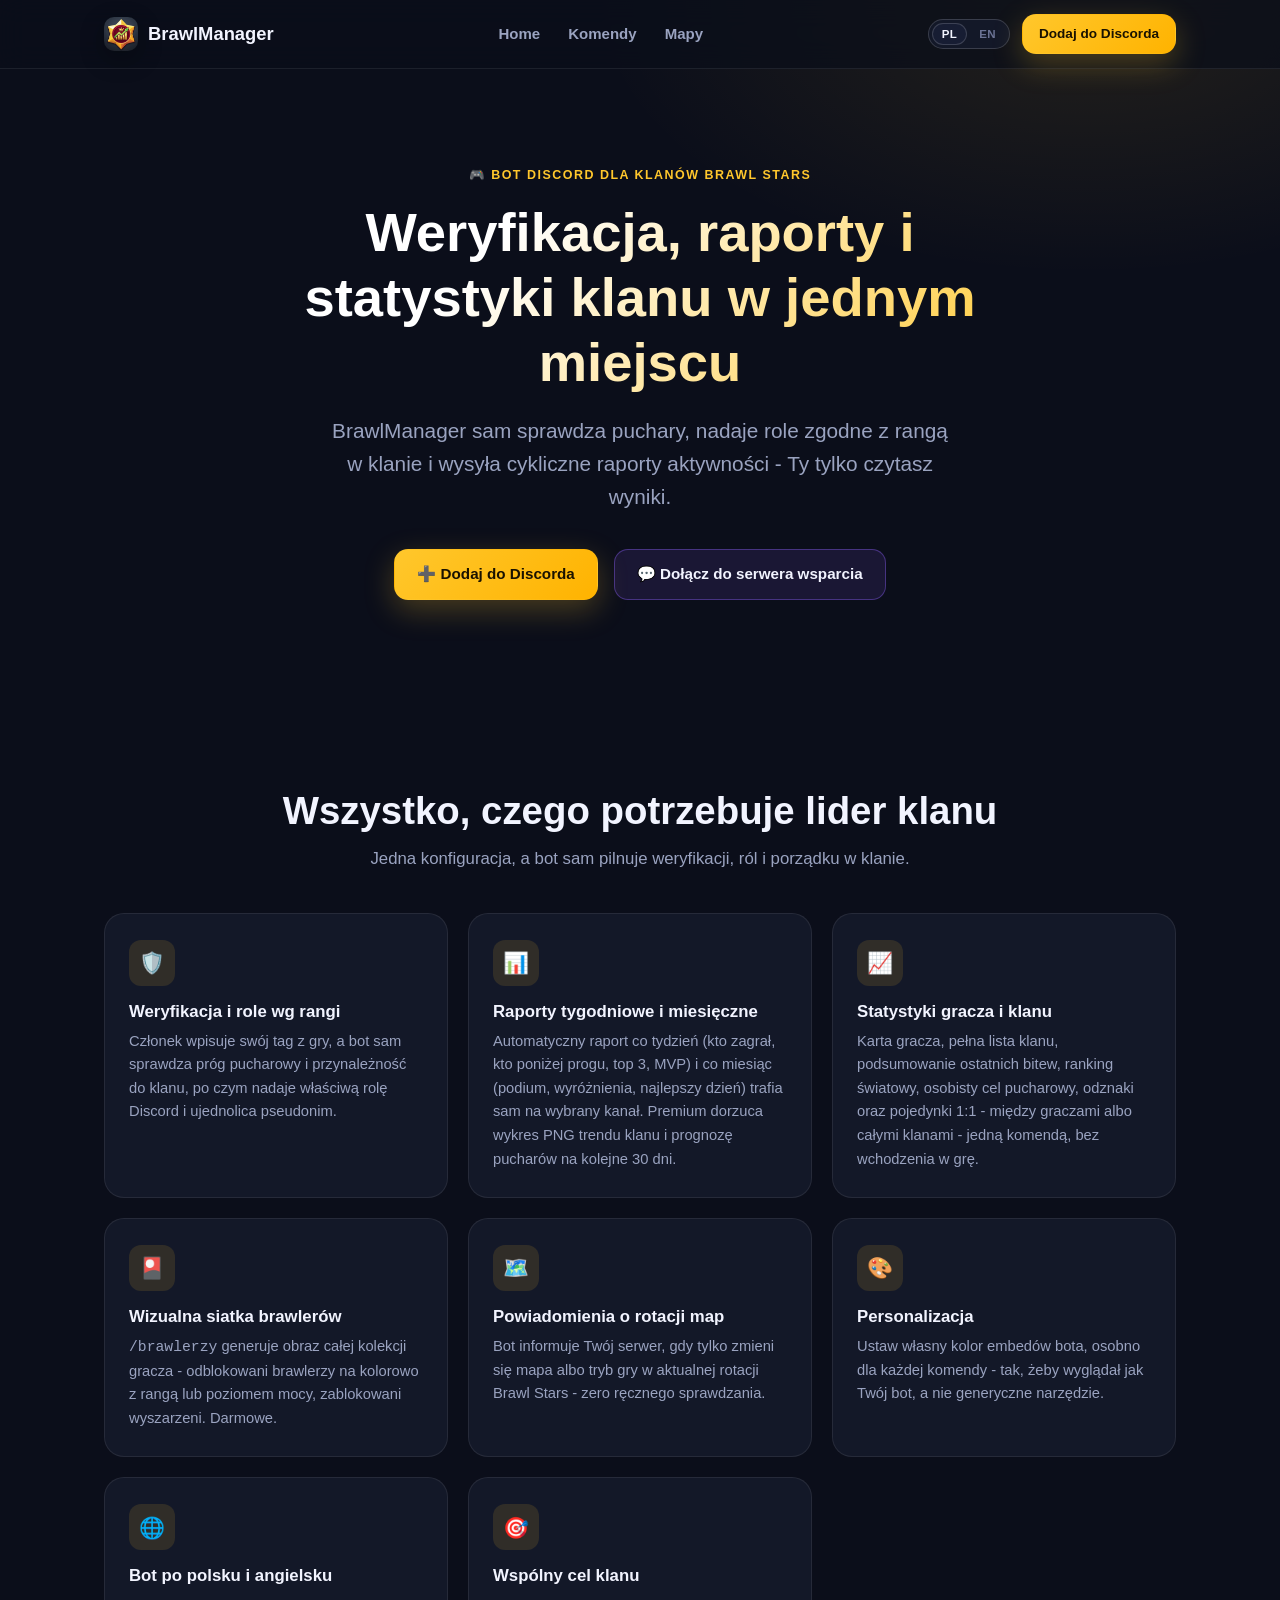
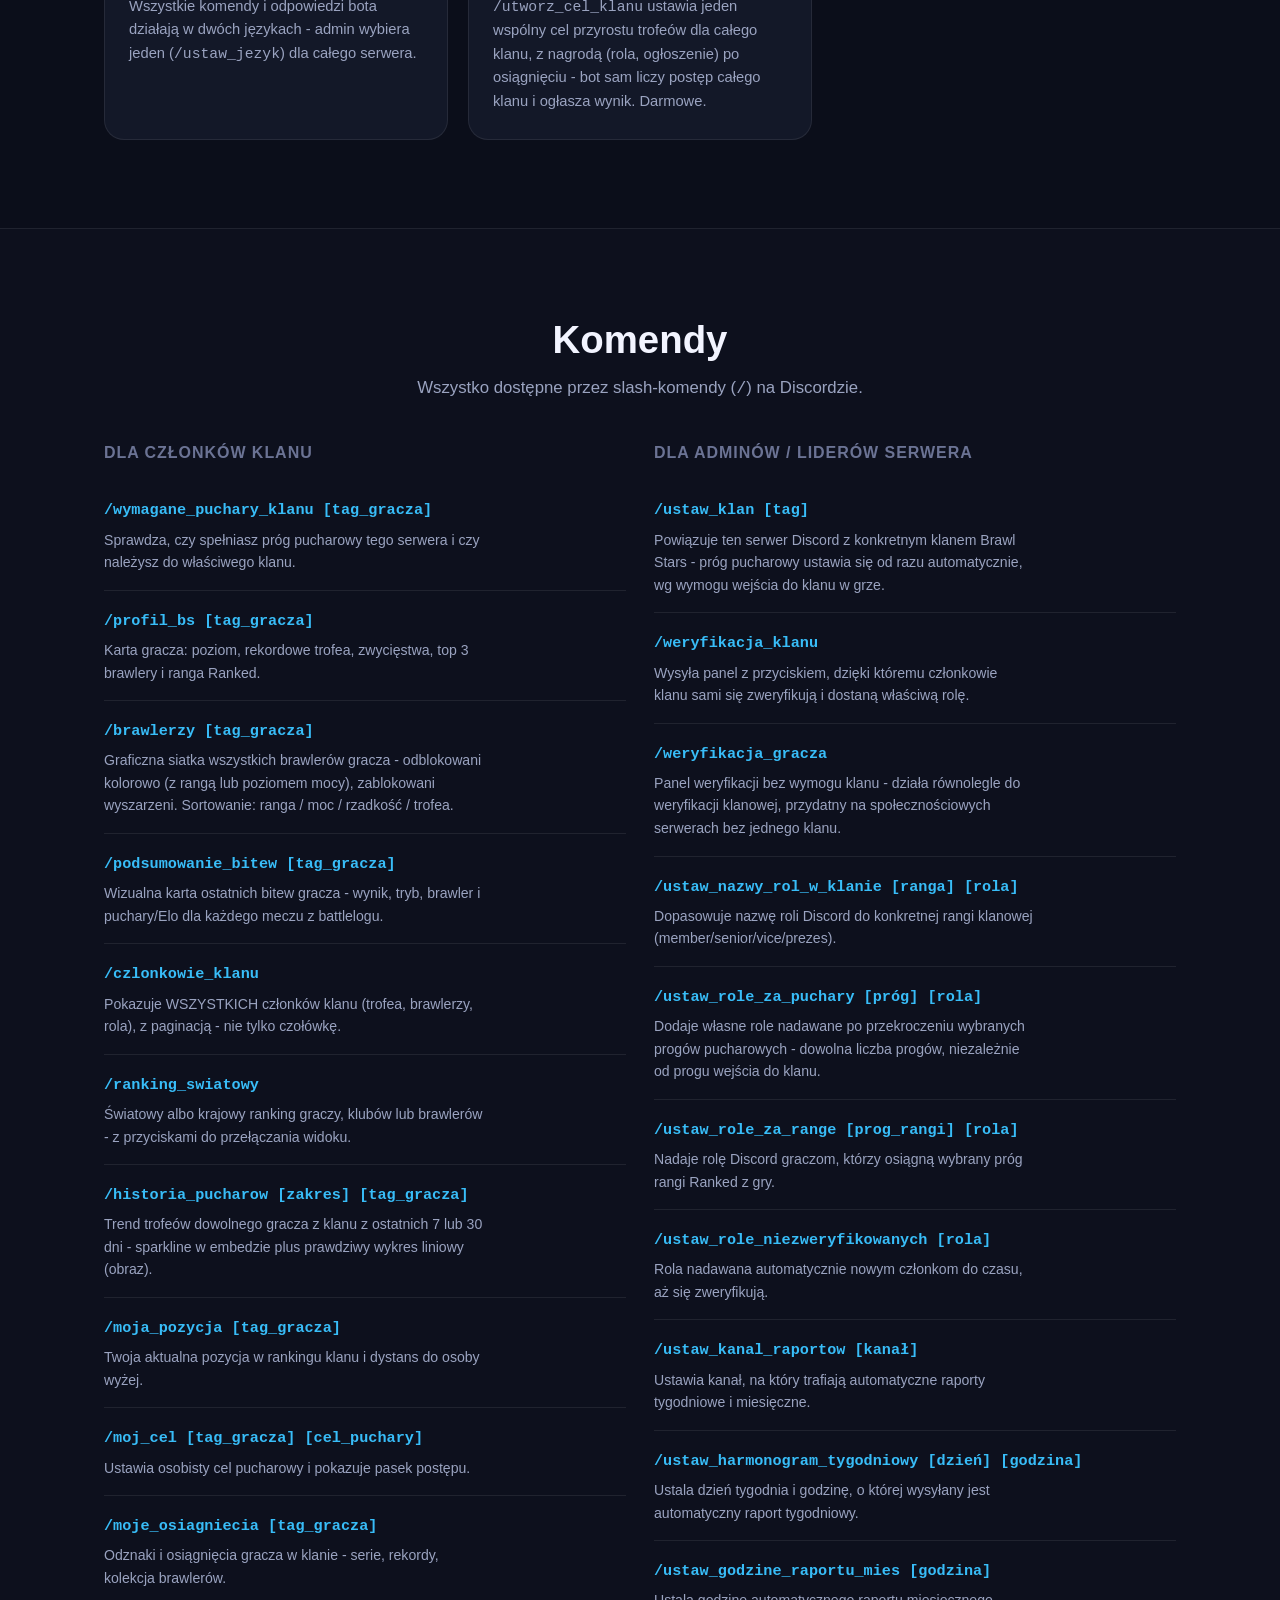
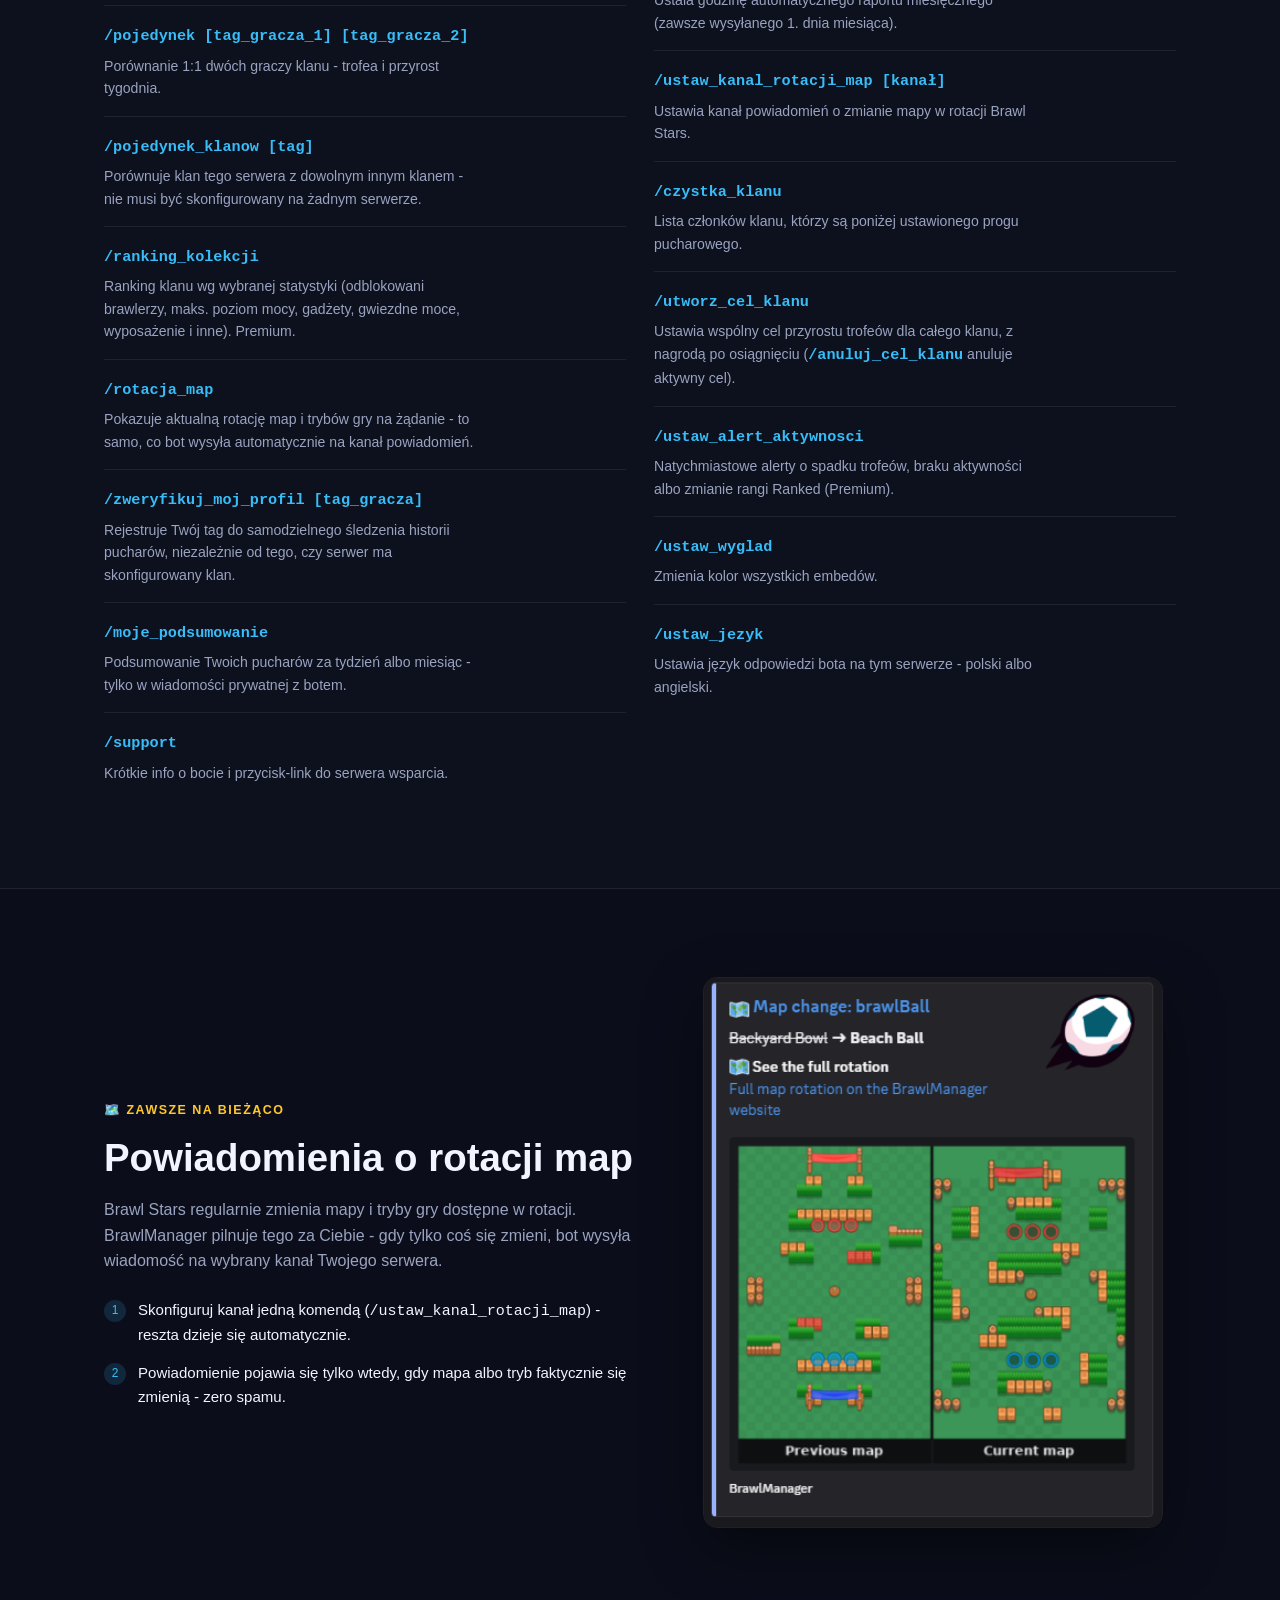
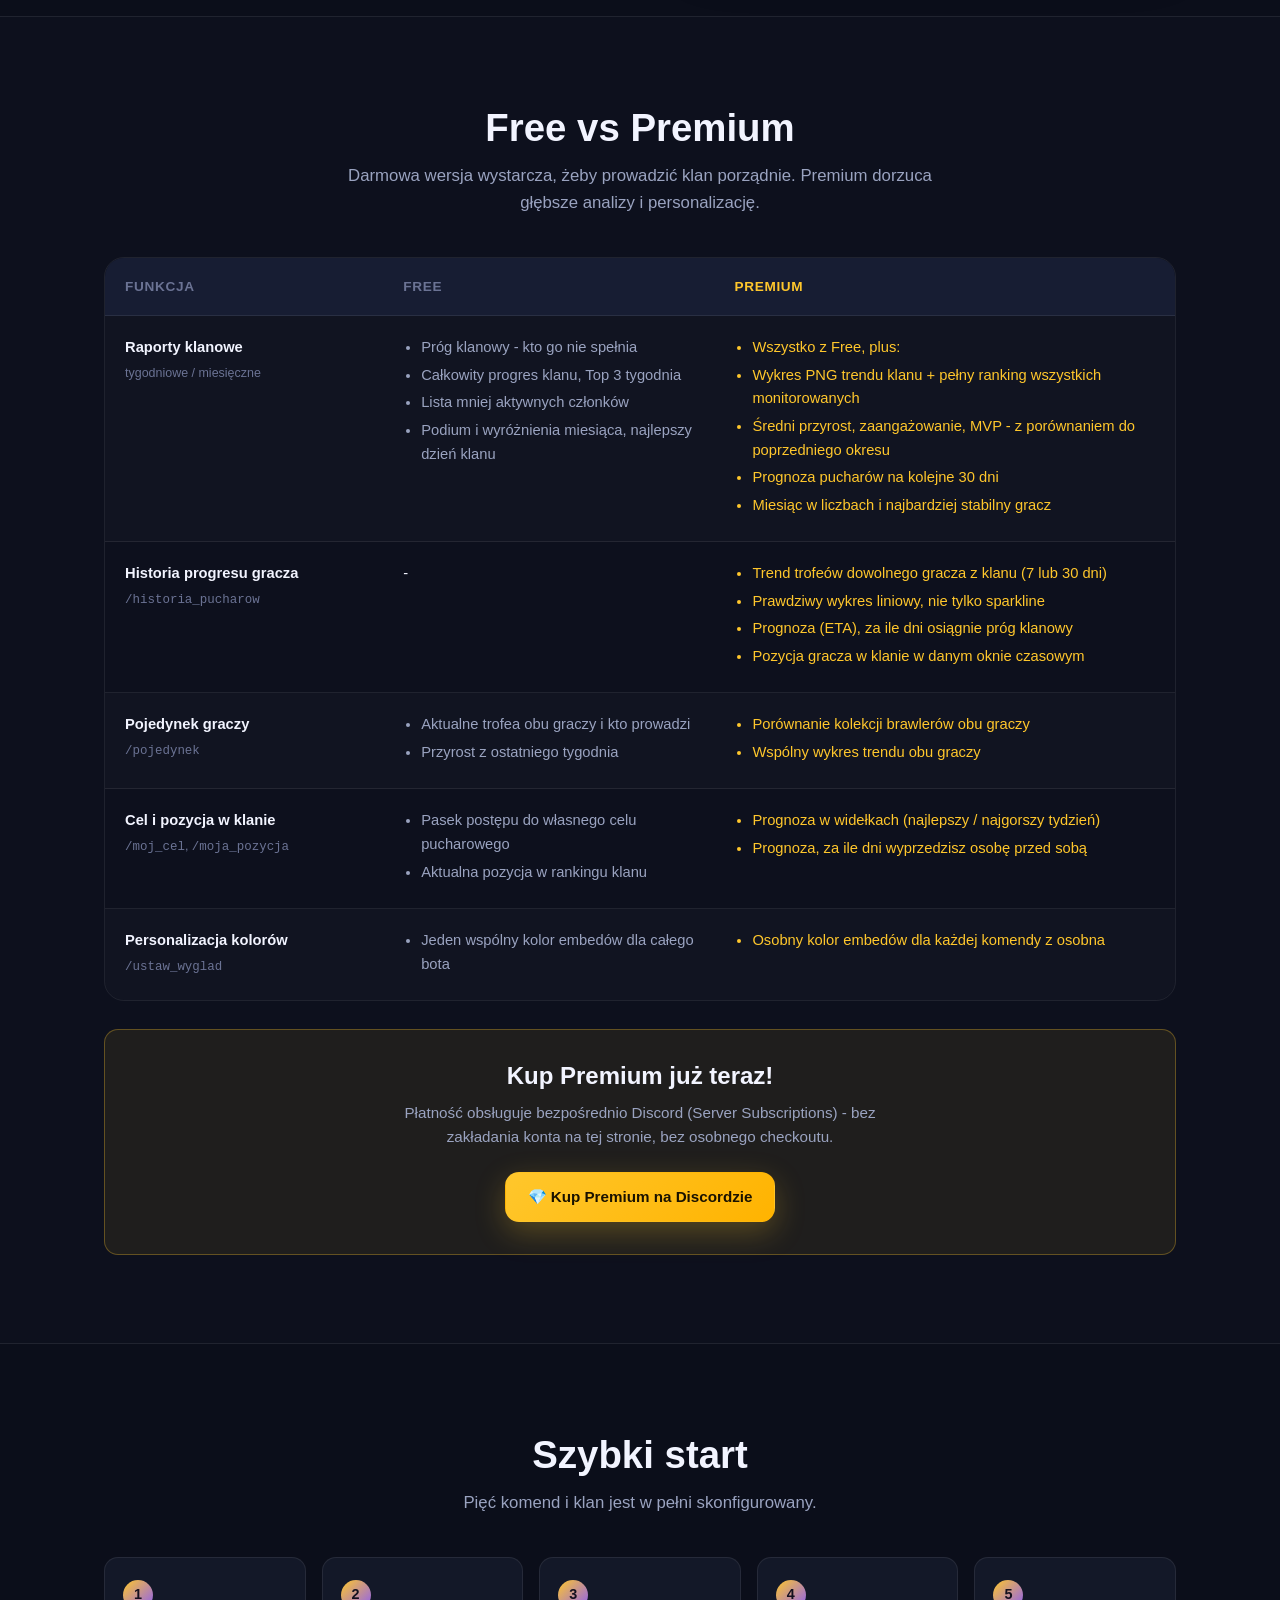
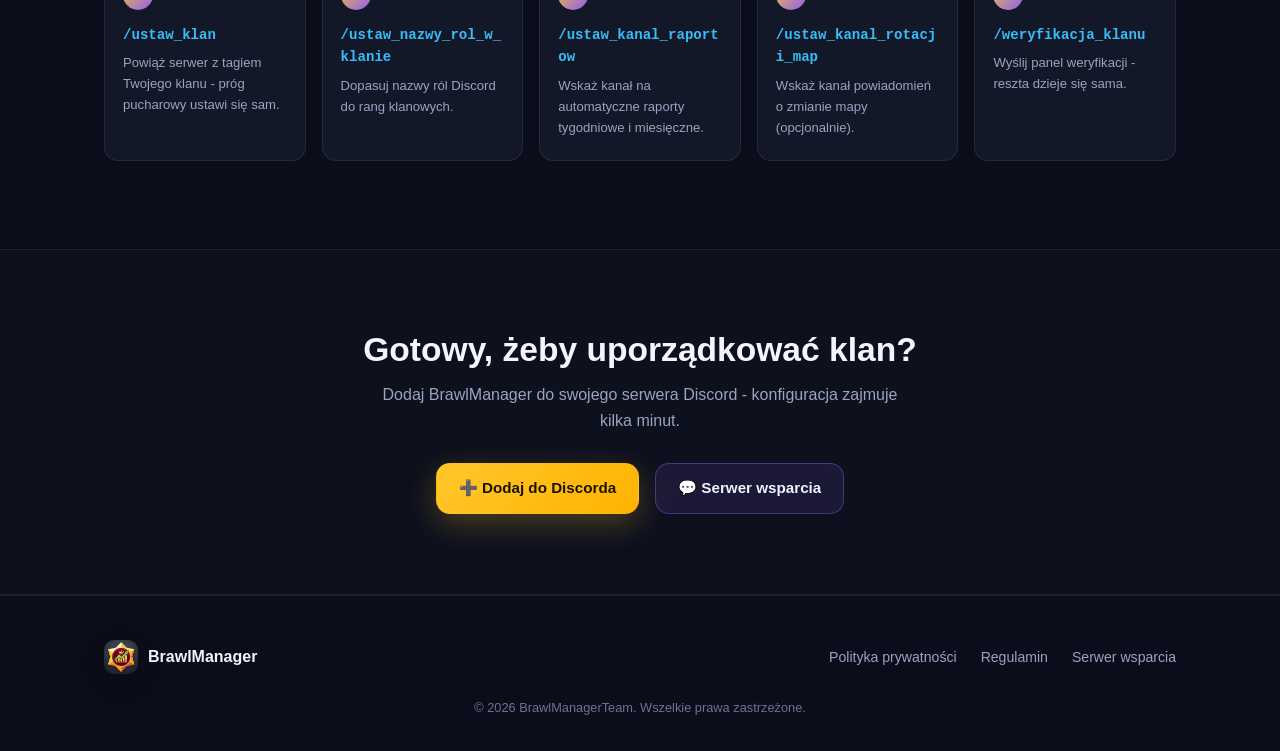
==== commit 33cedec8: "Nowa nazwa komendy wymagan, polityka: brak automatycznego usuwania historii Co-Authored-By: Claude O" ====
--- a/index.html
+++ b/index.html
@@ -167,8 +167,8 @@
 
                     <div class="command-item">
                         <div class="command-main">
-                            <code data-i18n="home.cmd_sprawdz_puchary_code">/sprawdz_puchary [tag_gracza]</code>
-                            <p data-i18n="home.cmd_sprawdz_puchary_desc">Sprawdza, czy spełniasz próg pucharowy tego serwera i czy należysz do właściwego klanu.</p>
+                            <code data-i18n="home.cmd_wymagane_puchary_klanu_code">/wymagane_puchary_klanu [tag_gracza]</code>
+                            <p data-i18n="home.cmd_wymagane_puchary_klanu_desc">Sprawdza, czy spełniasz próg pucharowy tego serwera i czy należysz do właściwego klanu.</p>
                         </div>
                     </div>
 
@@ -199,6 +199,12 @@
                             <p data-i18n="home.cmd_czlonkowie_klanu_desc">Pokazuje WSZYSTKICH członków klanu (trofea, brawlerzy, rola), z paginacją - nie tylko czołówkę.</p>
                         </div>
                     </div>
+
+                    <!-- /rekordy_klanu USUNIĘTA STĄD (RUNDA 2026-09-25, partia 2, zlecenie
+                         Pawła punkt 5) - komenda na razie zawężona wyłącznie do serwera
+                         deweloperskiego Pawła (patrz main.py, test_komendy), nie działa jeszcze
+                         u zwykłych użytkowników. Przywróć ten blok (patrz historia gita tego
+                         pliku) przy globalnym udostępnieniu komendy. -->
 
                     <div class="command-item">
                         <div class="command-main">
@@ -695,8 +701,8 @@
     "home.commands_col1_title": { pl: "Dla członków klanu", en: "For clan members" },
     "home.commands_col2_title": { pl: "Dla adminów / liderów serwera", en: "For admins / server leaders" },
 
-    "home.cmd_sprawdz_puchary_code": { pl: "/sprawdz_puchary [tag_gracza]", en: "/check_trophies [player_tag]" },
-    "home.cmd_sprawdz_puchary_desc": {
+    "home.cmd_wymagane_puchary_klanu_code": { pl: "/wymagane_puchary_klanu [tag_gracza]", en: "/clan_trophy_requirement [player_tag]" },
+    "home.cmd_wymagane_puchary_klanu_desc": {
       pl: "Sprawdza, czy spełniasz próg pucharowy tego serwera i czy należysz do właściwego klanu.",
       en: "Checks whether you meet this server's trophy threshold and belong to the right clan.",
     },
@@ -720,6 +726,9 @@
       pl: "Pokazuje WSZYSTKICH członków klanu (trofea, brawlerzy, rola), z paginacją - nie tylko czołówkę.",
       en: "Shows ALL clan members (trophies, brawlers, role), paginated - not just the top of the list.",
     },
+    // home.cmd_rekordy_klanu_code / _desc USUNIĘTE STĄD (RUNDA 2026-09-25, partia 2,
+    // zlecenie Pawła punkt 5) - komenda na razie zawężona do serwera deweloperskiego,
+    // patrz komentarz w markupie wyżej (grid komend). Przywróć przy globalnym udostępnieniu.
     "home.cmd_ranking_swiatowy_code": { pl: "/ranking_swiatowy", en: "/world_ranking" },
     "home.cmd_ranking_swiatowy_desc": {
       pl: "Światowy albo krajowy ranking graczy, klubów lub brawlerów - z przyciskami do przełączania widoku.",
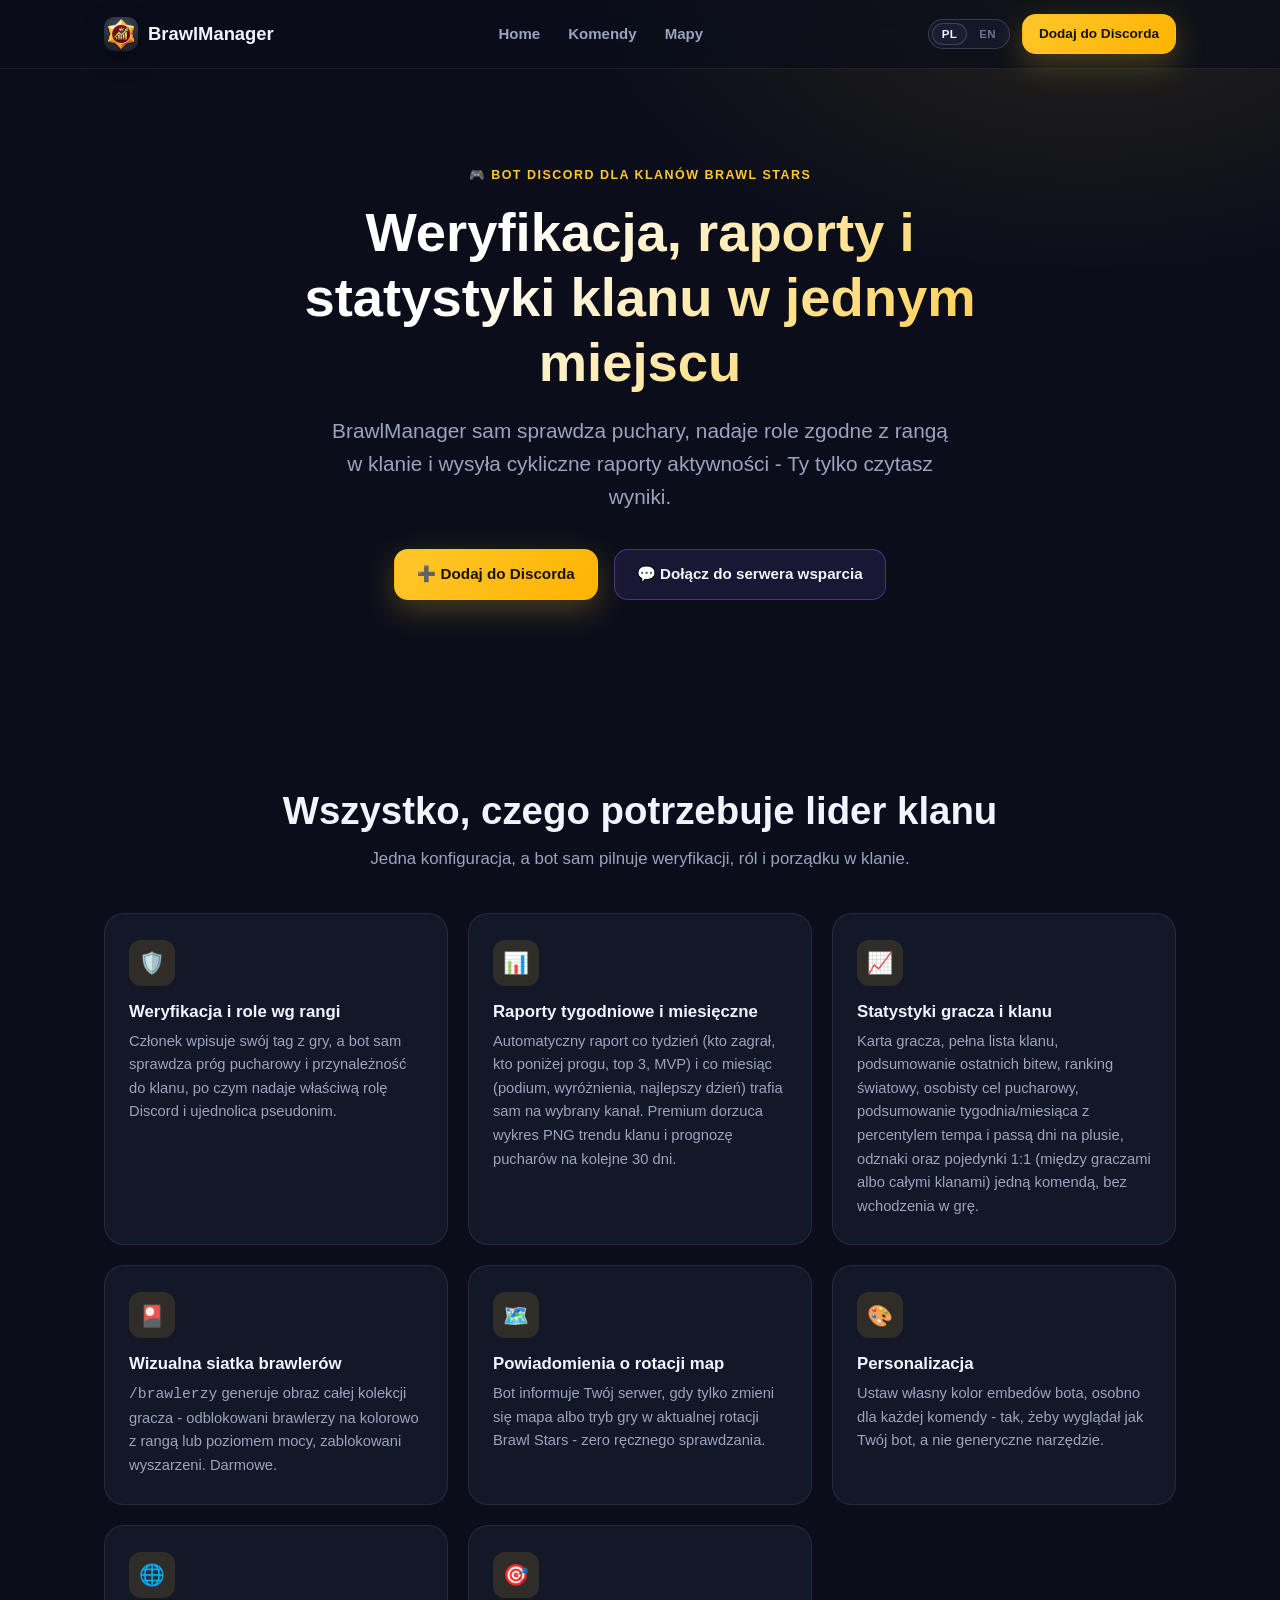
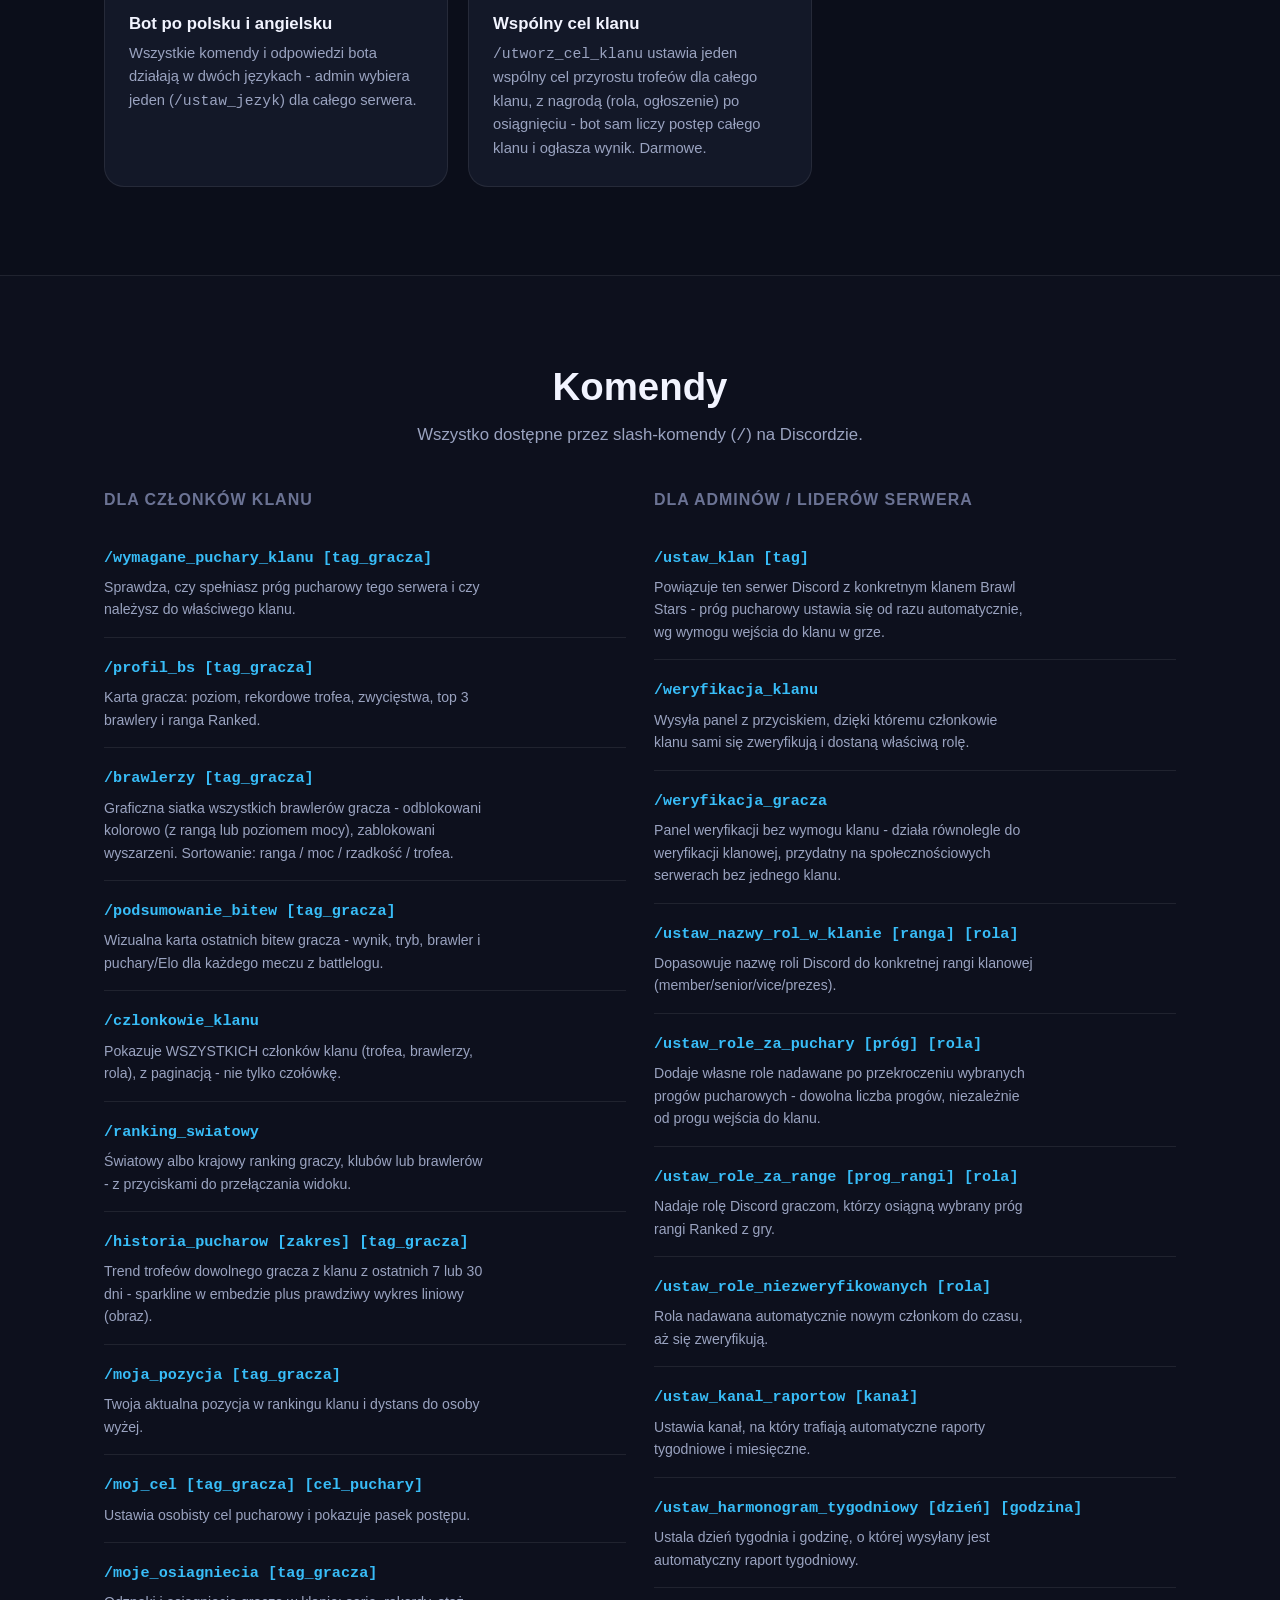
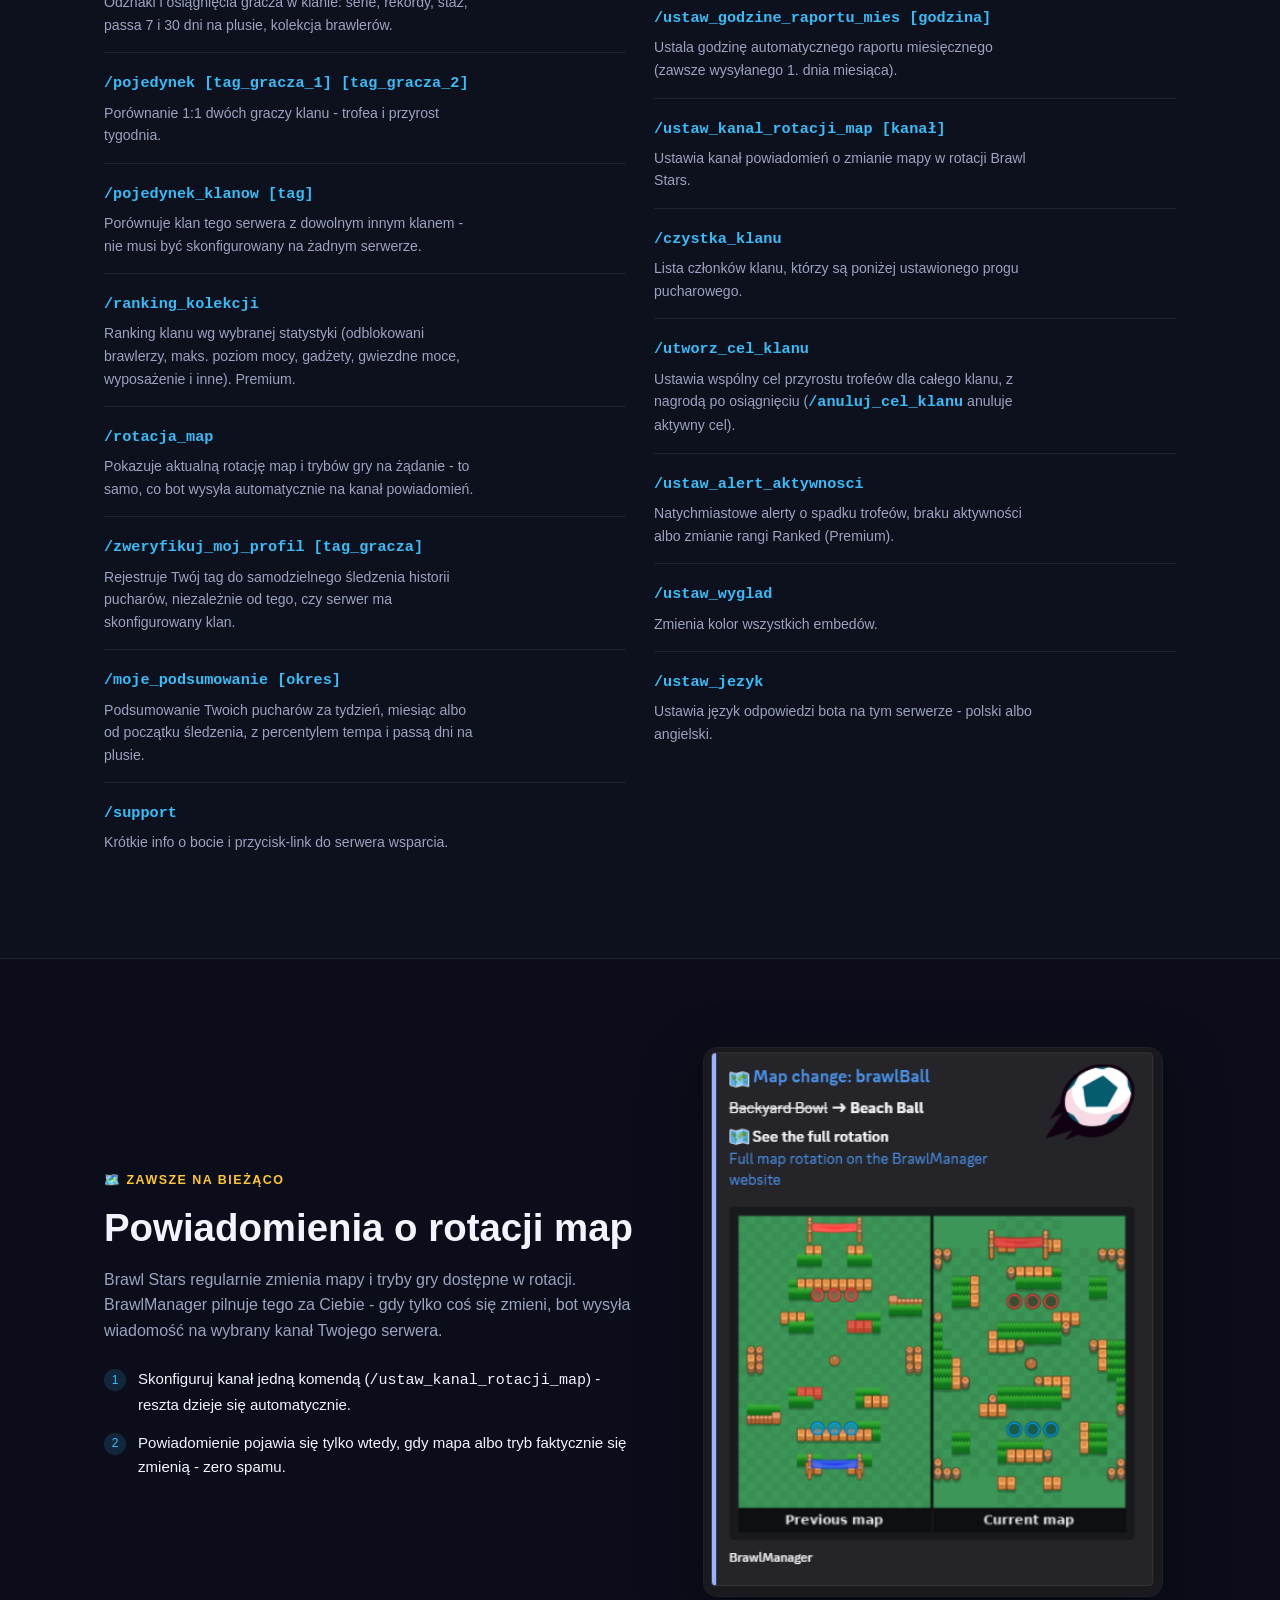
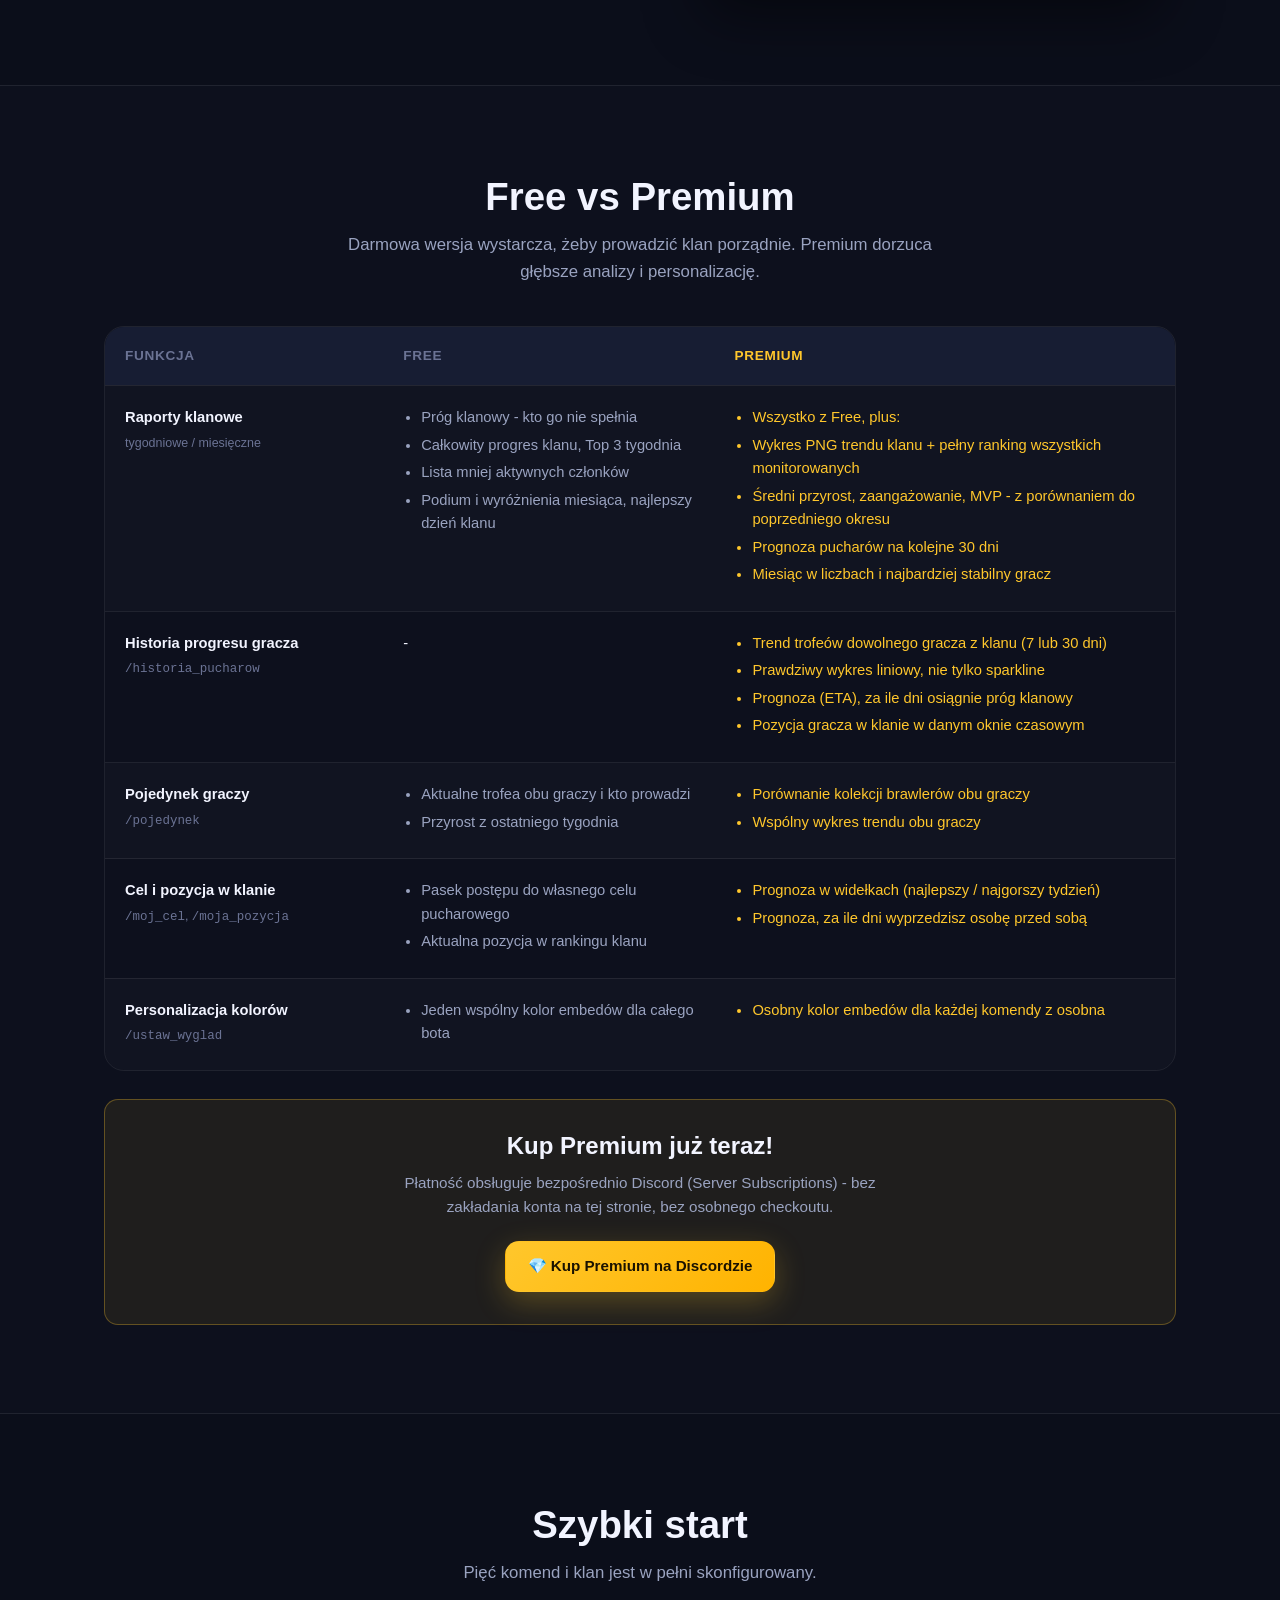
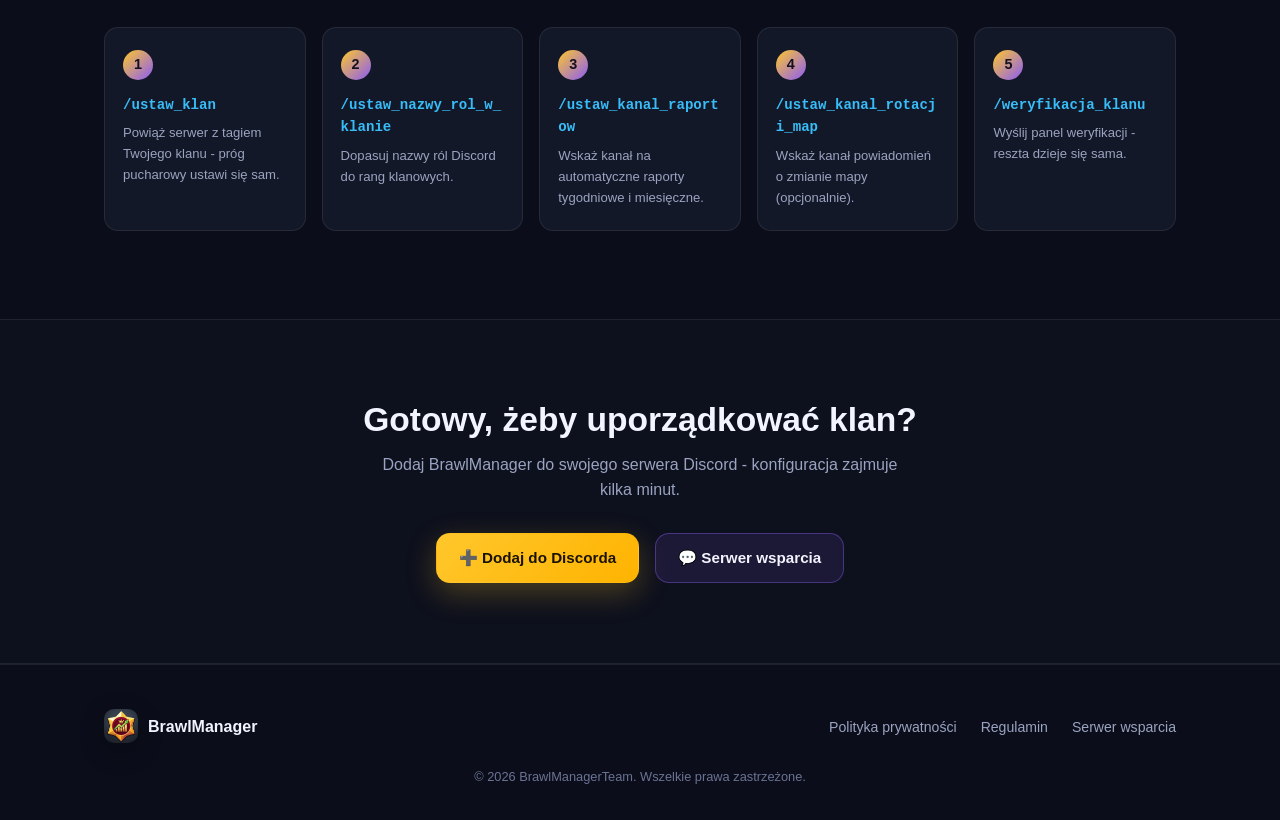
==== commit 45a90128: "Opisy nowych statystyk w moje_podsumowanie i moje_osiagniecia Co-Authored-By: Claude Opus 5.5 <norep" ====
--- a/index.html
+++ b/index.html
@@ -97,8 +97,9 @@
                     <h3 data-i18n="home.feature3_title">Statystyki gracza i klanu</h3>
                     <p data-i18n="home.feature3_body">
                         Karta gracza, pełna lista klanu, podsumowanie ostatnich bitew, ranking światowy,
-                        osobisty cel pucharowy, odznaki oraz pojedynki 1:1 - między graczami albo całymi
-                        klanami - jedną komendą, bez wchodzenia w grę.
+                        osobisty cel pucharowy, podsumowanie tygodnia/miesiąca z percentylem tempa i passą
+                        dni na plusie, odznaki oraz pojedynki 1:1 (między graczami albo całymi klanami)
+                        jedną komendą, bez wchodzenia w grę.
                     </p>
                 </div>
 
@@ -237,7 +238,7 @@
                     <div class="command-item">
                         <div class="command-main">
                             <code data-i18n="home.cmd_moje_osiagniecia_code">/moje_osiagniecia [tag_gracza]</code>
-                            <p data-i18n="home.cmd_moje_osiagniecia_desc">Odznaki i osiągnięcia gracza w klanie - serie, rekordy, kolekcja brawlerów.</p>
+                            <p data-i18n="home.cmd_moje_osiagniecia_desc">Odznaki i osiągnięcia gracza w klanie: serie, rekordy, staż, passa 7 i 30 dni na plusie, kolekcja brawlerów.</p>
                         </div>
                     </div>
 
@@ -278,8 +279,8 @@
 
                     <div class="command-item">
                         <div class="command-main">
-                            <code data-i18n="home.cmd_moje_podsumowanie_code">/moje_podsumowanie</code>
-                            <p data-i18n="home.cmd_moje_podsumowanie_desc">Podsumowanie Twoich pucharów za tydzień albo miesiąc - tylko w wiadomości prywatnej z botem.</p>
+                            <code data-i18n="home.cmd_moje_podsumowanie_code">/moje_podsumowanie [okres]</code>
+                            <p data-i18n="home.cmd_moje_podsumowanie_desc">Podsumowanie Twoich pucharów za tydzień, miesiąc albo od początku śledzenia, z percentylem tempa i passą dni na plusie.</p>
                         </div>
                     </div>
 
@@ -664,8 +665,8 @@
     },
     "home.feature3_title": { pl: "Statystyki gracza i klanu", en: "Player and clan statistics" },
     "home.feature3_body": {
-      pl: "Karta gracza, pełna lista klanu, podsumowanie ostatnich bitew, ranking światowy, osobisty cel pucharowy, odznaki oraz pojedynki 1:1 - między graczami albo całymi klanami - jedną komendą, bez wchodzenia w grę.",
-      en: "Player card, full clan list, recent battle summary, world ranking, personal trophy goal, badges, and 1:1 duels - between players or whole clans - with one command, no need to open the game.",
+      pl: "Karta gracza, pełna lista klanu, podsumowanie ostatnich bitew, ranking światowy, osobisty cel pucharowy, podsumowanie tygodnia/miesiąca z percentylem tempa i passą dni na plusie, odznaki oraz pojedynki 1:1 (między graczami albo całymi klanami) jedną komendą, bez wchodzenia w grę.",
+      en: "Player card, full clan list, recent battle summary, world ranking, personal trophy goal, a weekly/monthly summary with a pace percentile and current streak, badges, and 1:1 duels (between players or whole clans) with one command, no need to open the game.",
     },
     "home.feature4_title": { pl: "Wizualna siatka brawlerów", en: "Visual brawler grid" },
     "home.feature4_body": {
@@ -751,8 +752,8 @@
     },
     "home.cmd_moje_osiagniecia_code": { pl: "/moje_osiagniecia [tag_gracza]", en: "/my_achievements [player_tag]" },
     "home.cmd_moje_osiagniecia_desc": {
-      pl: "Odznaki i osiągnięcia gracza w klanie - serie, rekordy, kolekcja brawlerów.",
-      en: "Badges and achievements for a player in the clan - streaks, records, brawler collection.",
+      pl: "Odznaki i osiągnięcia gracza w klanie: serie, rekordy, staż, passa 7 i 30 dni na plusie, kolekcja brawlerów.",
+      en: "Badges and achievements for a player in the clan: streaks, records, tenure, 7 and 30 day streak badges, brawler collection.",
     },
     "home.cmd_pojedynek_code": { pl: "/pojedynek [tag_gracza_1] [tag_gracza_2]", en: "/duel [player_tag_1] [player_tag_2]" },
     "home.cmd_pojedynek_desc": {
@@ -779,10 +780,10 @@
       pl: "Rejestruje Twój tag do samodzielnego śledzenia historii pucharów, niezależnie od tego, czy serwer ma skonfigurowany klan.",
       en: "Registers your tag for self-tracking trophy history, regardless of whether the server has a clan configured.",
     },
-    "home.cmd_moje_podsumowanie_code": { pl: "/moje_podsumowanie", en: "/my_summary" },
+    "home.cmd_moje_podsumowanie_code": { pl: "/moje_podsumowanie [okres]", en: "/my_summary [period]" },
     "home.cmd_moje_podsumowanie_desc": {
-      pl: "Podsumowanie Twoich pucharów za tydzień albo miesiąc - tylko w wiadomości prywatnej z botem.",
-      en: "A summary of your trophies for the past week or month - direct messages with the bot only.",
+      pl: "Podsumowanie Twoich pucharów za tydzień, miesiąc albo od początku śledzenia, z percentylem tempa i passą dni na plusie.",
+      en: "A summary of your trophies for the week, month, or since tracking began, with a pace percentile and your current streak.",
     },
     "home.cmd_support_code": { pl: "/support", en: "/support" },
     "home.cmd_support_desc": {
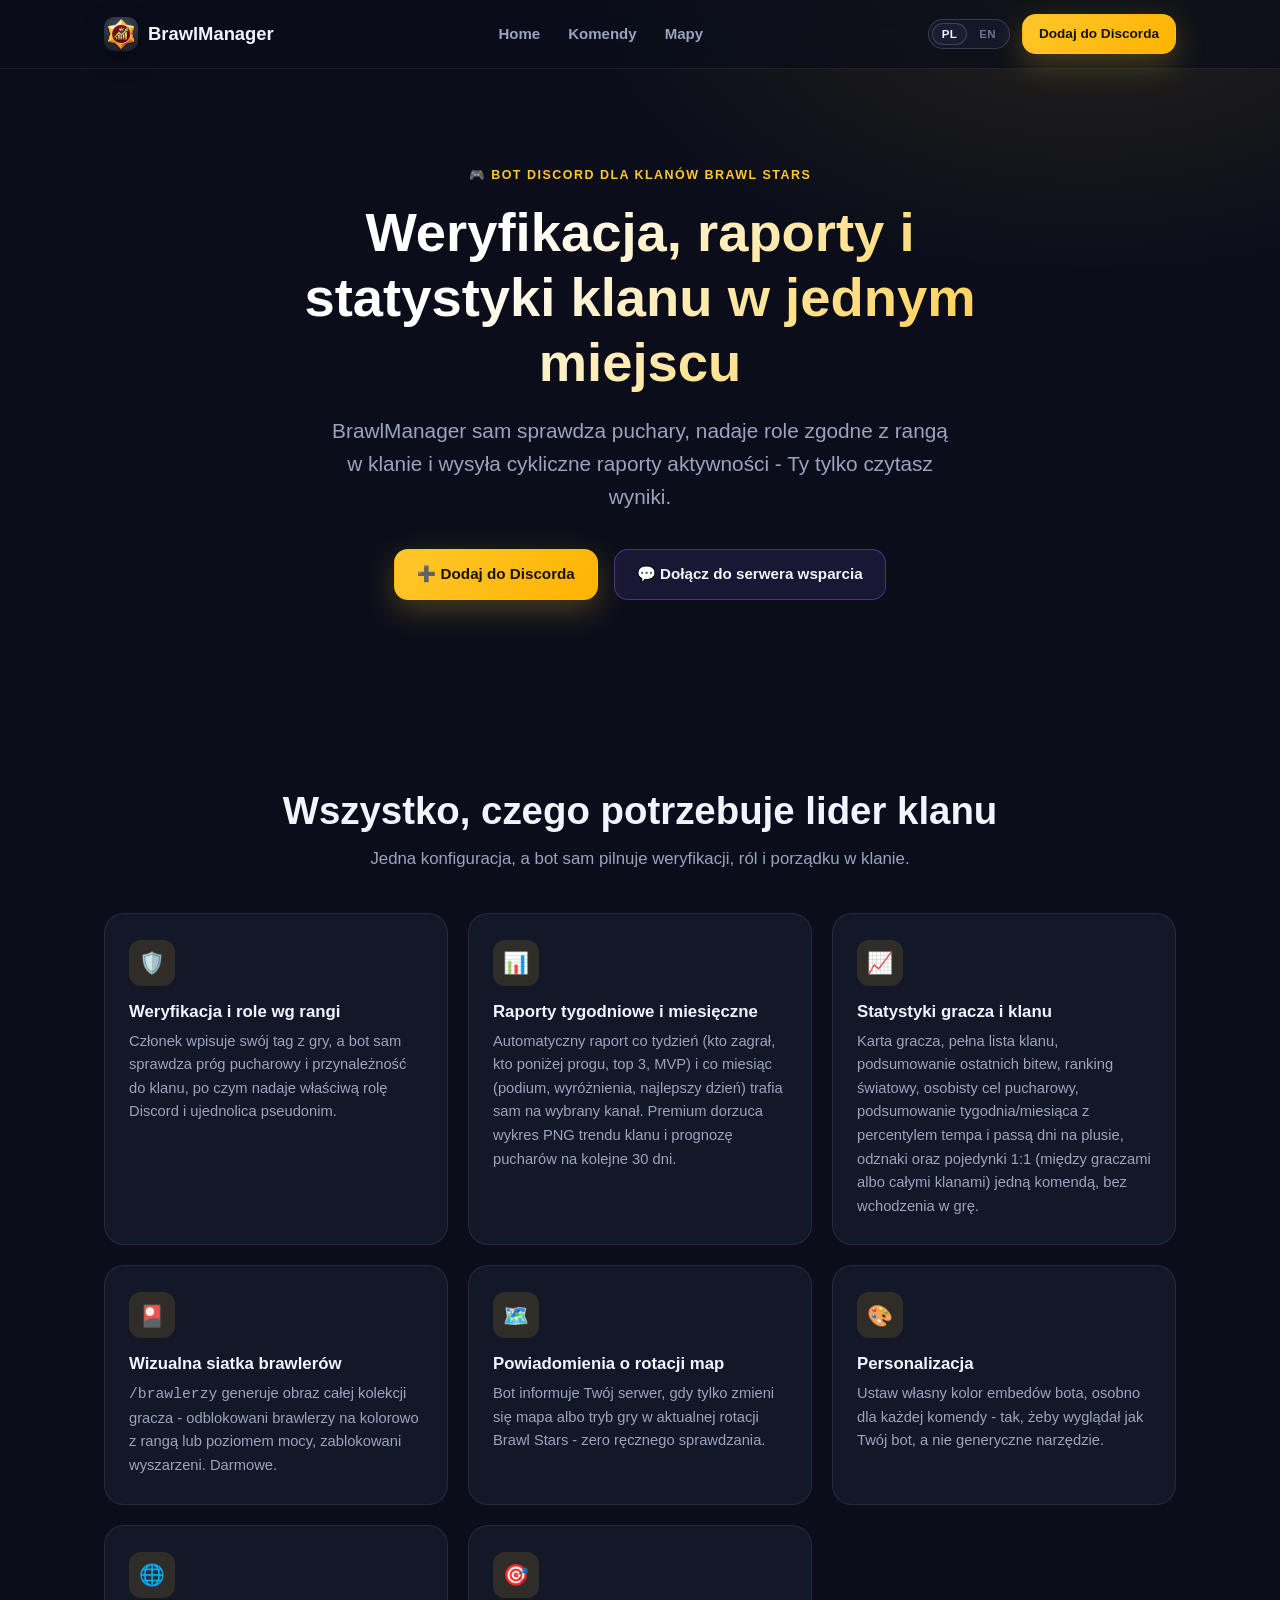
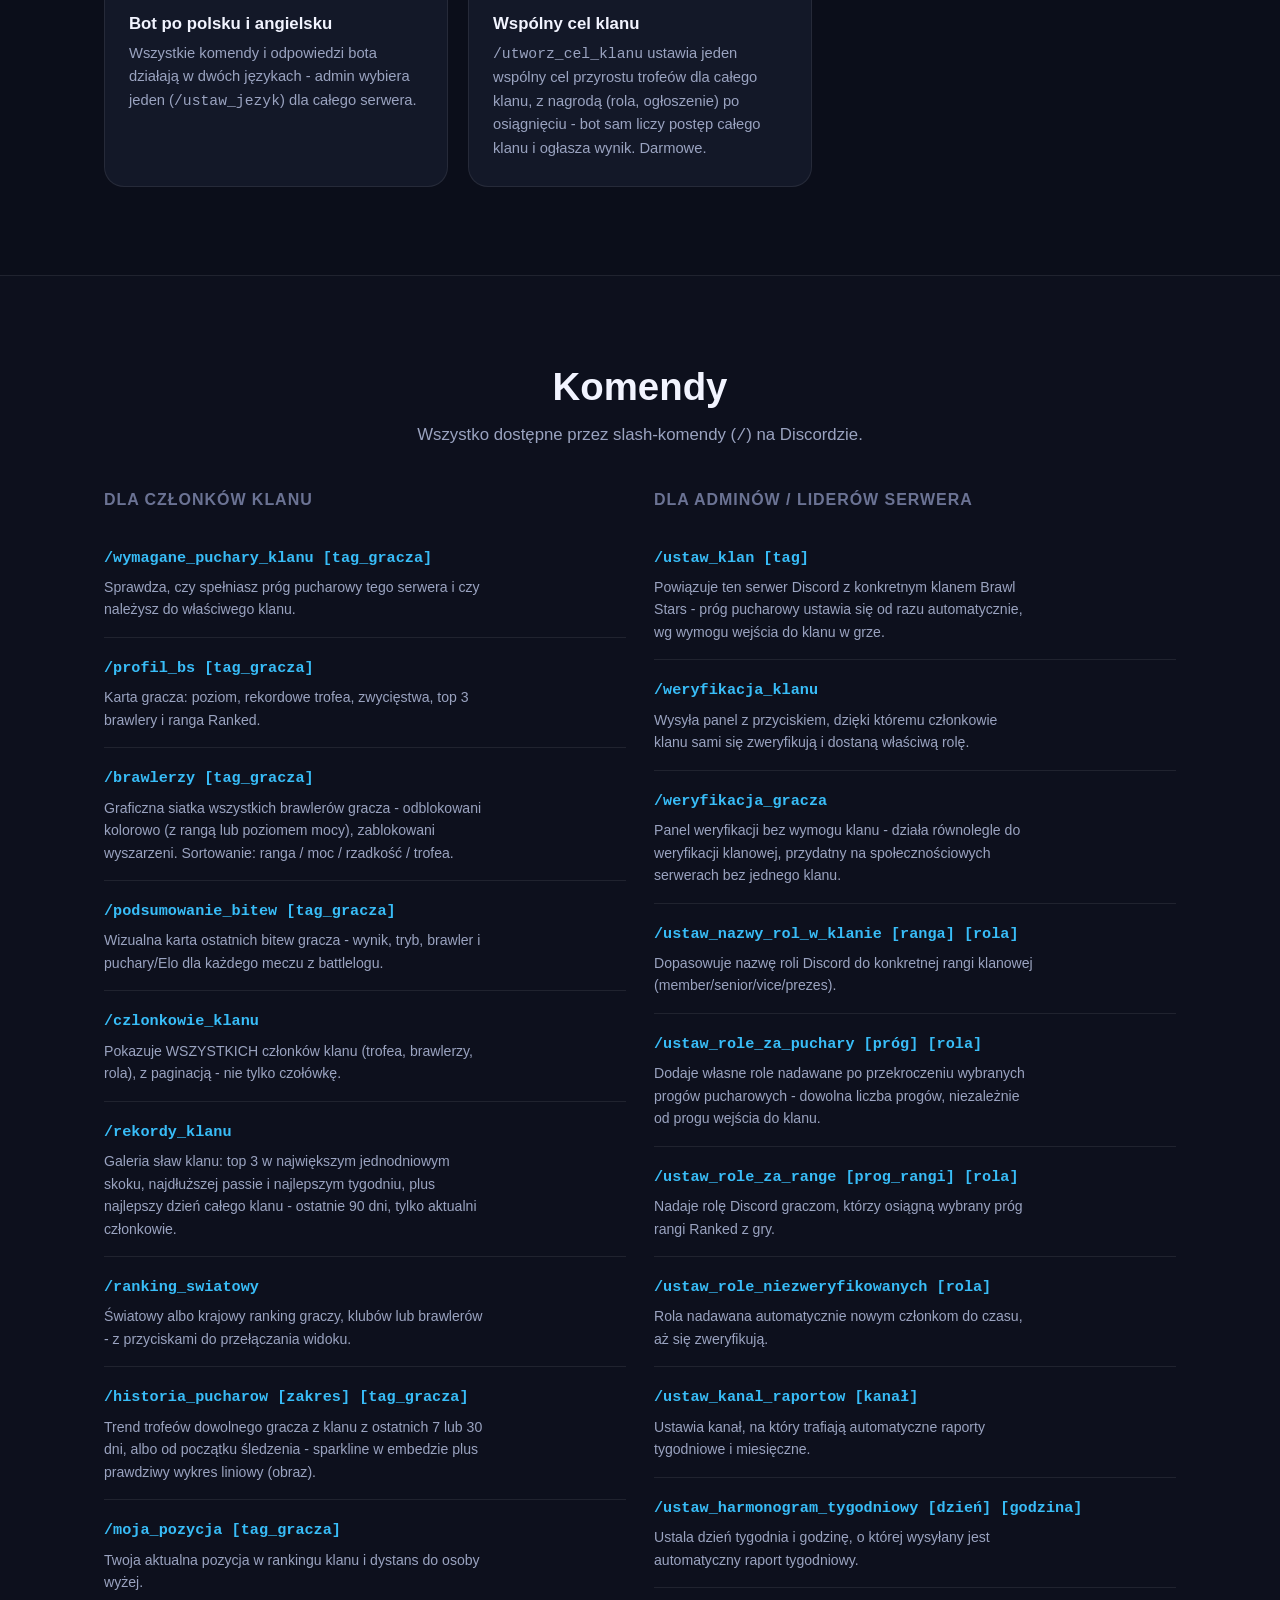
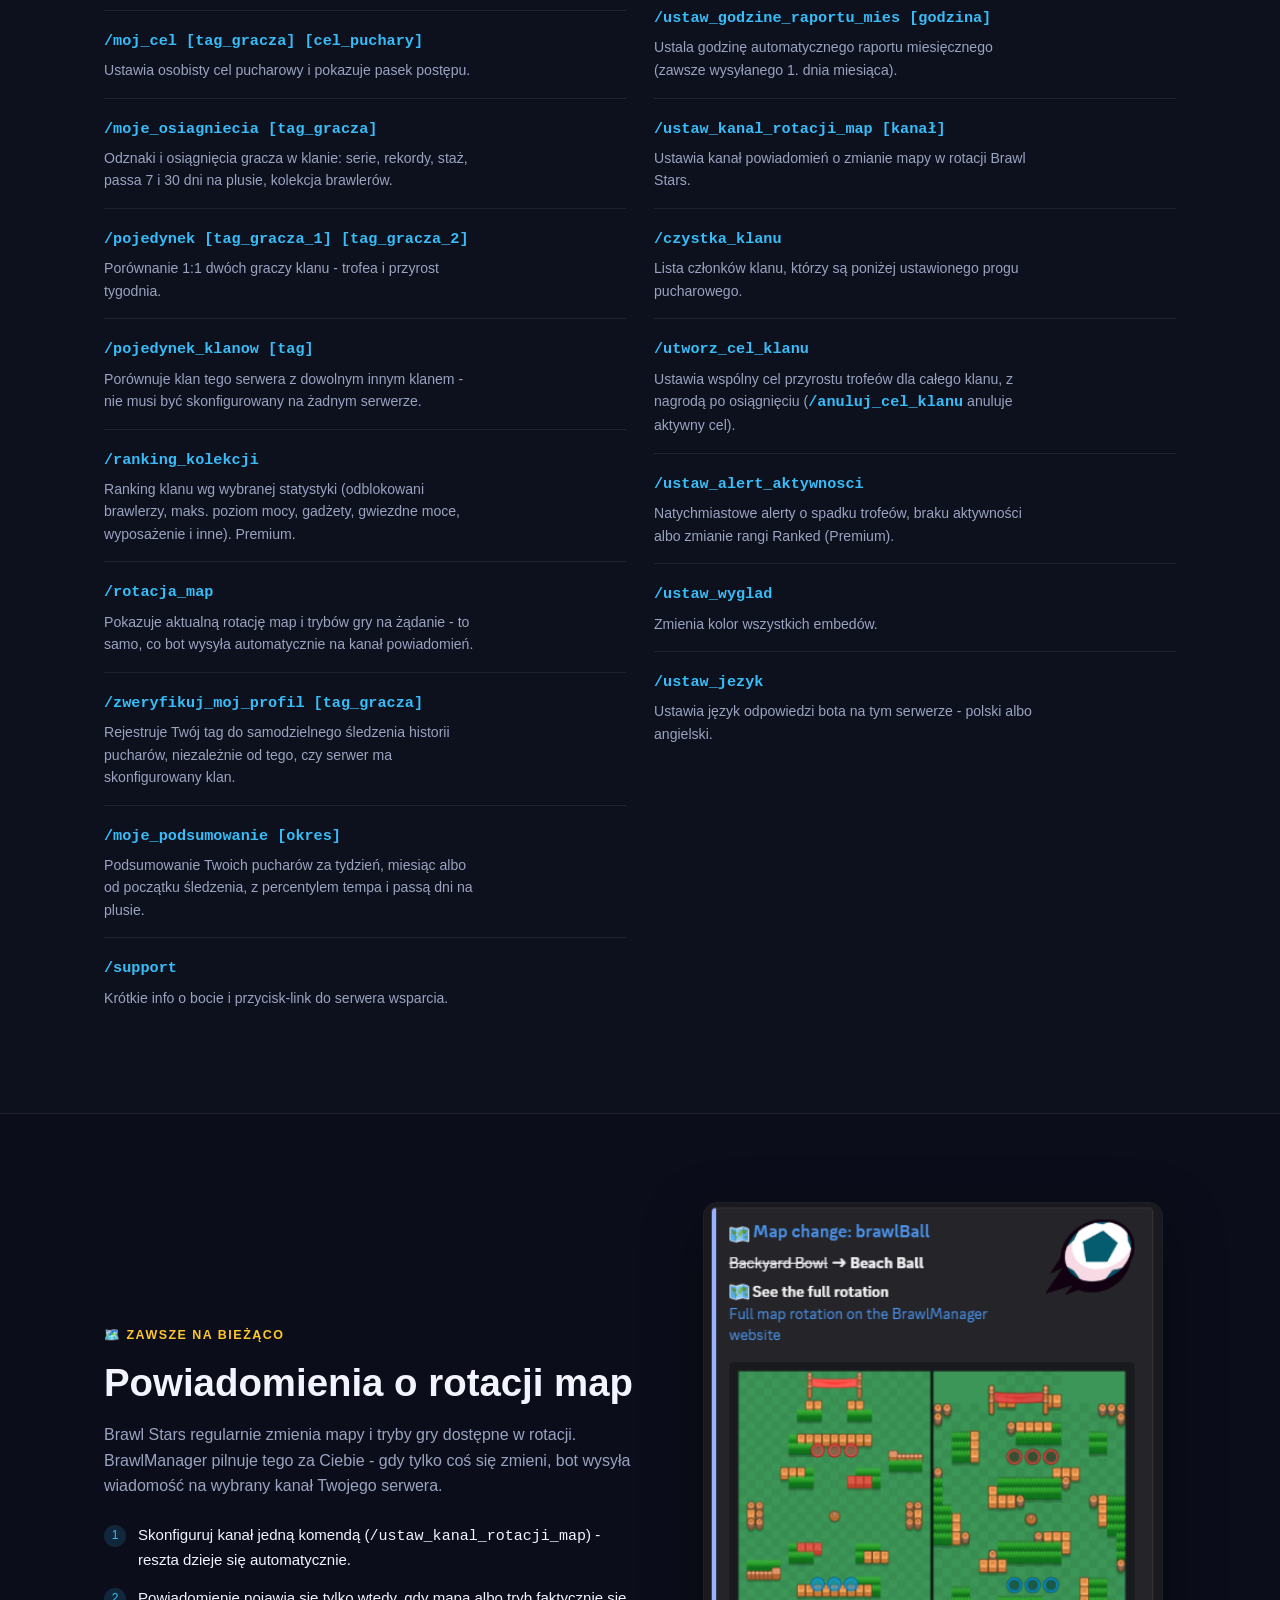
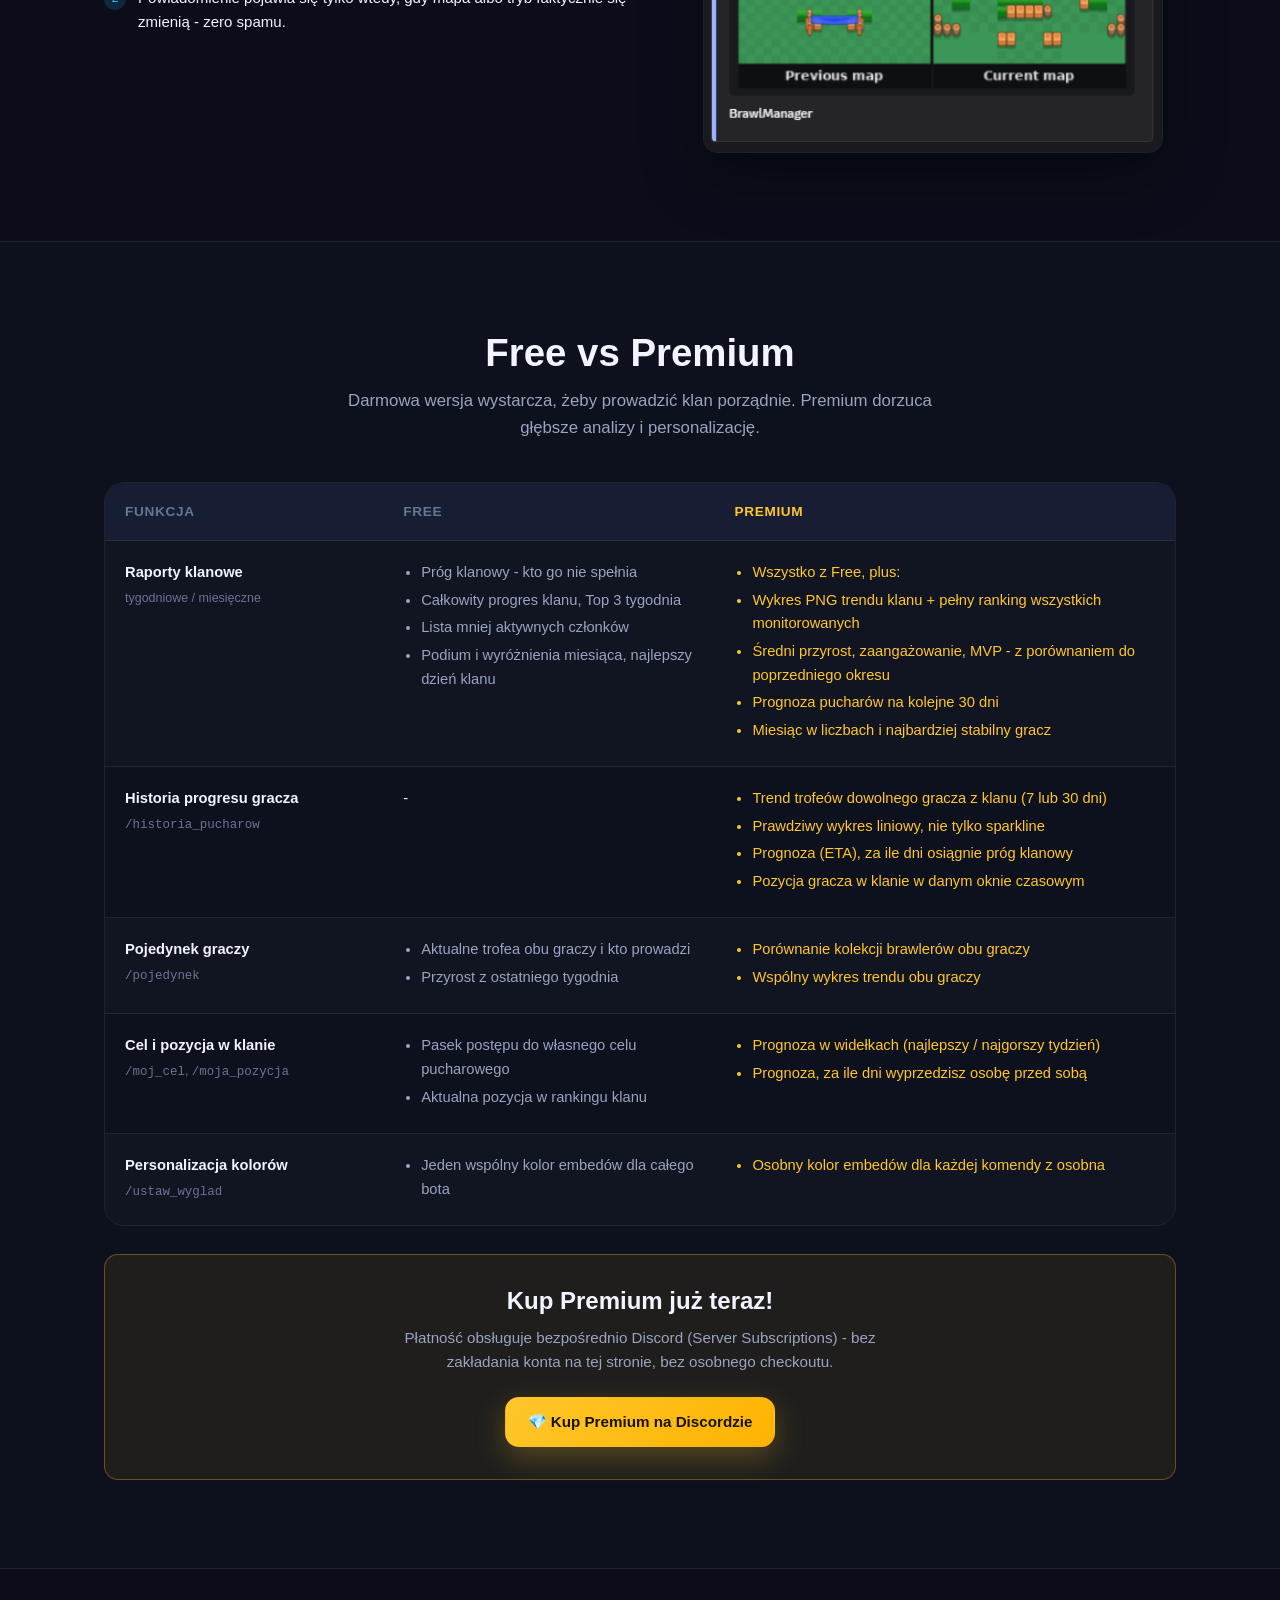
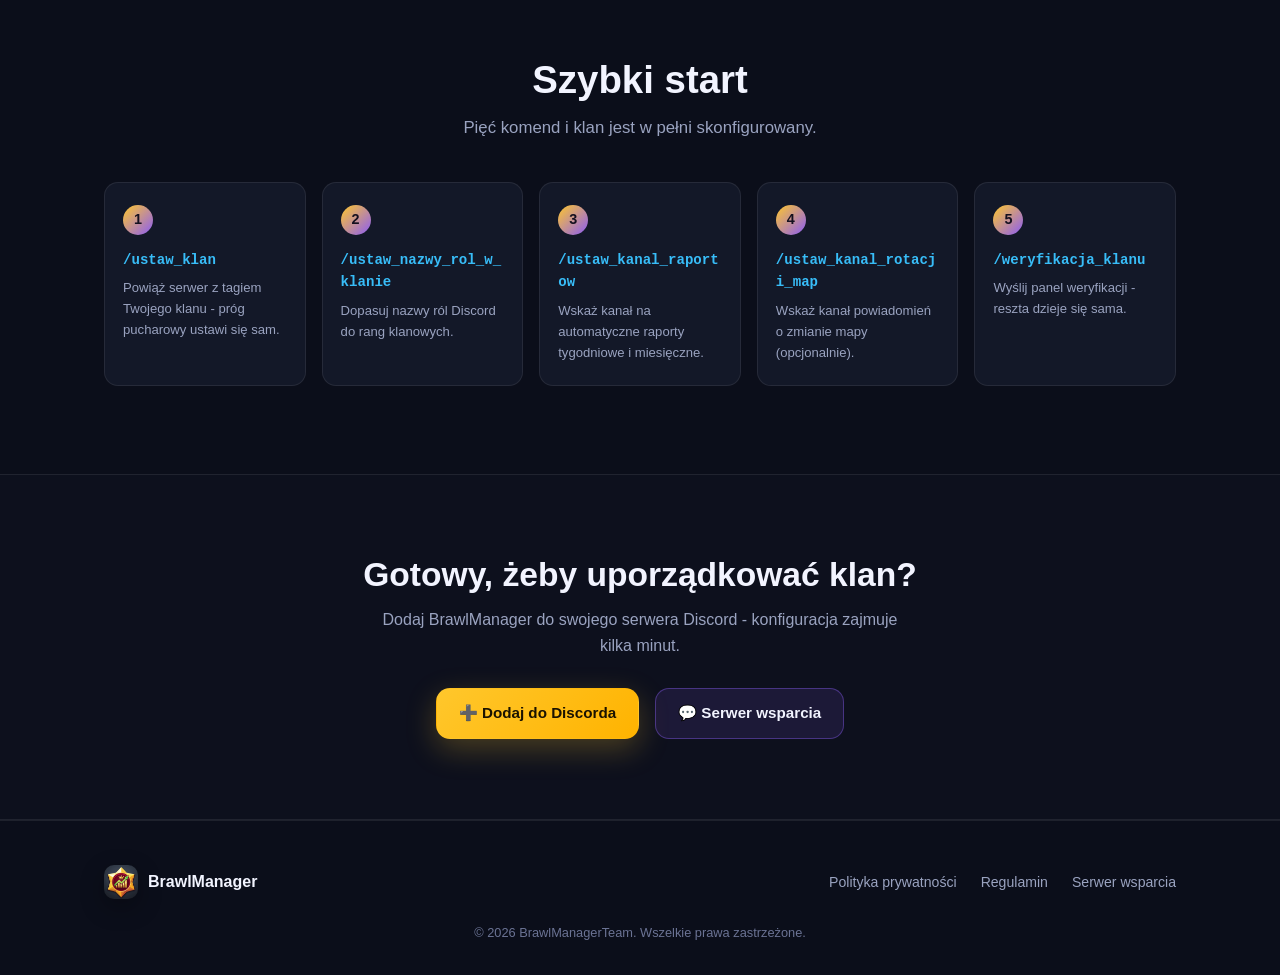
==== commit daeedec1: "Rekordy klanu i okres Od poczatku w historii pucharow na stronie Co-Authored-By: Claude Opus 5.5 <no" ====
--- a/index.html
+++ b/index.html
@@ -201,11 +201,12 @@
                         </div>
                     </div>
 
-                    <!-- /rekordy_klanu USUNIĘTA STĄD (RUNDA 2026-09-25, partia 2, zlecenie
-                         Pawła punkt 5) - komenda na razie zawężona wyłącznie do serwera
-                         deweloperskiego Pawła (patrz main.py, test_komendy), nie działa jeszcze
-                         u zwykłych użytkowników. Przywróć ten blok (patrz historia gita tego
-                         pliku) przy globalnym udostępnieniu komendy. -->
+                    <div class="command-item">
+                        <div class="command-main">
+                            <code data-i18n="home.cmd_rekordy_klanu_code">/rekordy_klanu</code>
+                            <p data-i18n="home.cmd_rekordy_klanu_desc">Galeria sław klanu: top 3 w największym jednodniowym skoku, najdłuższej passie i najlepszym tygodniu, plus najlepszy dzień całego klanu - ostatnie 90 dni, tylko aktualni członkowie.</p>
+                        </div>
+                    </div>
 
                     <div class="command-item">
                         <div class="command-main">
@@ -727,9 +728,11 @@
       pl: "Pokazuje WSZYSTKICH członków klanu (trofea, brawlerzy, rola), z paginacją - nie tylko czołówkę.",
       en: "Shows ALL clan members (trophies, brawlers, role), paginated - not just the top of the list.",
     },
-    // home.cmd_rekordy_klanu_code / _desc USUNIĘTE STĄD (RUNDA 2026-09-25, partia 2,
-    // zlecenie Pawła punkt 5) - komenda na razie zawężona do serwera deweloperskiego,
-    // patrz komentarz w markupie wyżej (grid komend). Przywróć przy globalnym udostępnieniu.
+    "home.cmd_rekordy_klanu_code": { pl: "/rekordy_klanu", en: "/clan_records" },
+    "home.cmd_rekordy_klanu_desc": {
+      pl: "Galeria sław klanu: top 3 w największym jednodniowym skoku, najdłuższej passie i najlepszym tygodniu, plus najlepszy dzień całego klanu - ostatnie 90 dni, tylko aktualni członkowie.",
+      en: "The clan's hall of fame: top 3 for biggest single-day gain, longest streak and best week, plus the whole clan's best day - last 90 days, current members only.",
+    },
     "home.cmd_ranking_swiatowy_code": { pl: "/ranking_swiatowy", en: "/world_ranking" },
     "home.cmd_ranking_swiatowy_desc": {
       pl: "Światowy albo krajowy ranking graczy, klubów lub brawlerów - z przyciskami do przełączania widoku.",
@@ -737,8 +740,8 @@
     },
     "home.cmd_historia_pucharow_code": { pl: "/historia_pucharow [zakres] [tag_gracza]", en: "/trophy_history [range] [player_tag]" },
     "home.cmd_historia_pucharow_desc": {
-      pl: "Trend trofeów dowolnego gracza z klanu z ostatnich 7 lub 30 dni - sparkline w embedzie plus prawdziwy wykres liniowy (obraz).",
-      en: "Trophy trend for any clan member over the last 7 or 30 days - a sparkline in the embed plus a real line chart (image).",
+      pl: "Trend trofeów dowolnego gracza z klanu z ostatnich 7 lub 30 dni, albo od początku śledzenia - sparkline w embedzie plus prawdziwy wykres liniowy (obraz).",
+      en: "Trophy trend for any clan member over the last 7 or 30 days, or since tracking began - a sparkline in the embed plus a real line chart (image).",
     },
     "home.cmd_moja_pozycja_code": { pl: "/moja_pozycja [tag_gracza]", en: "/my_rank [player_tag]" },
     "home.cmd_moja_pozycja_desc": {
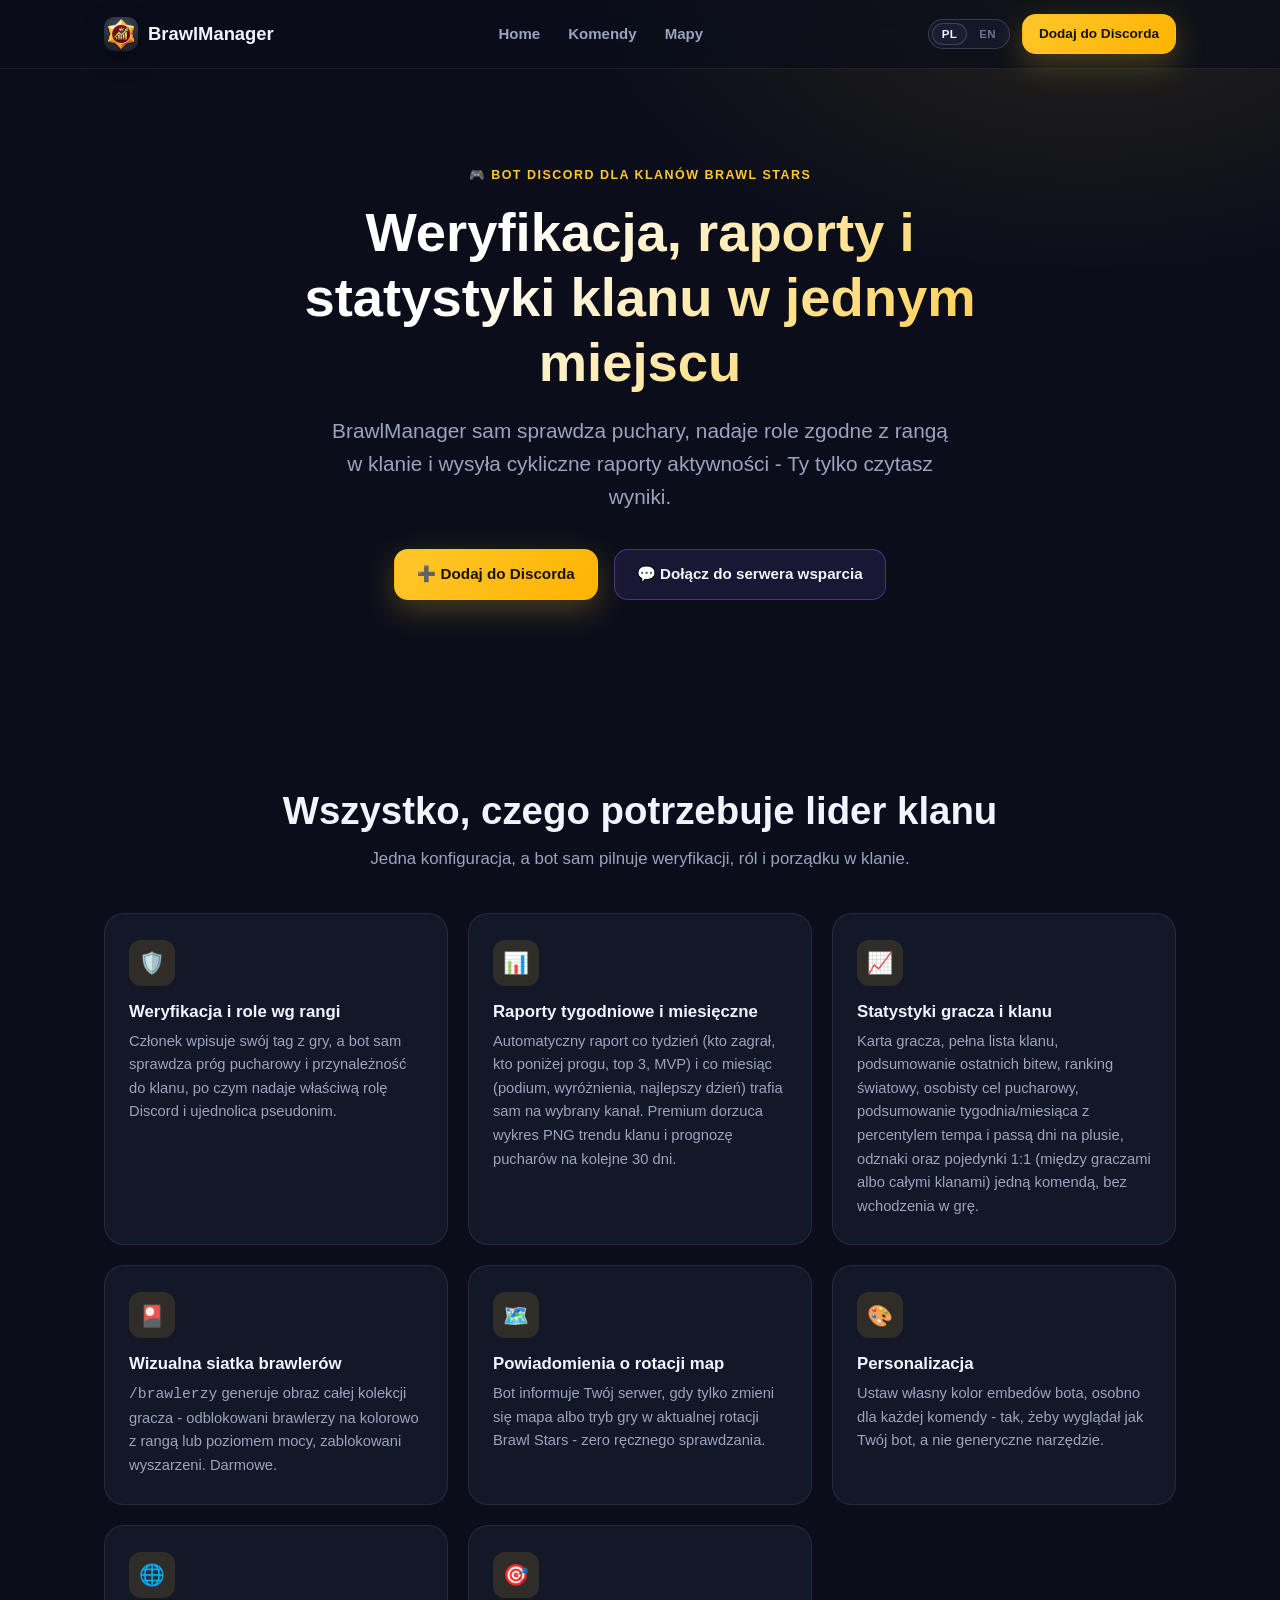
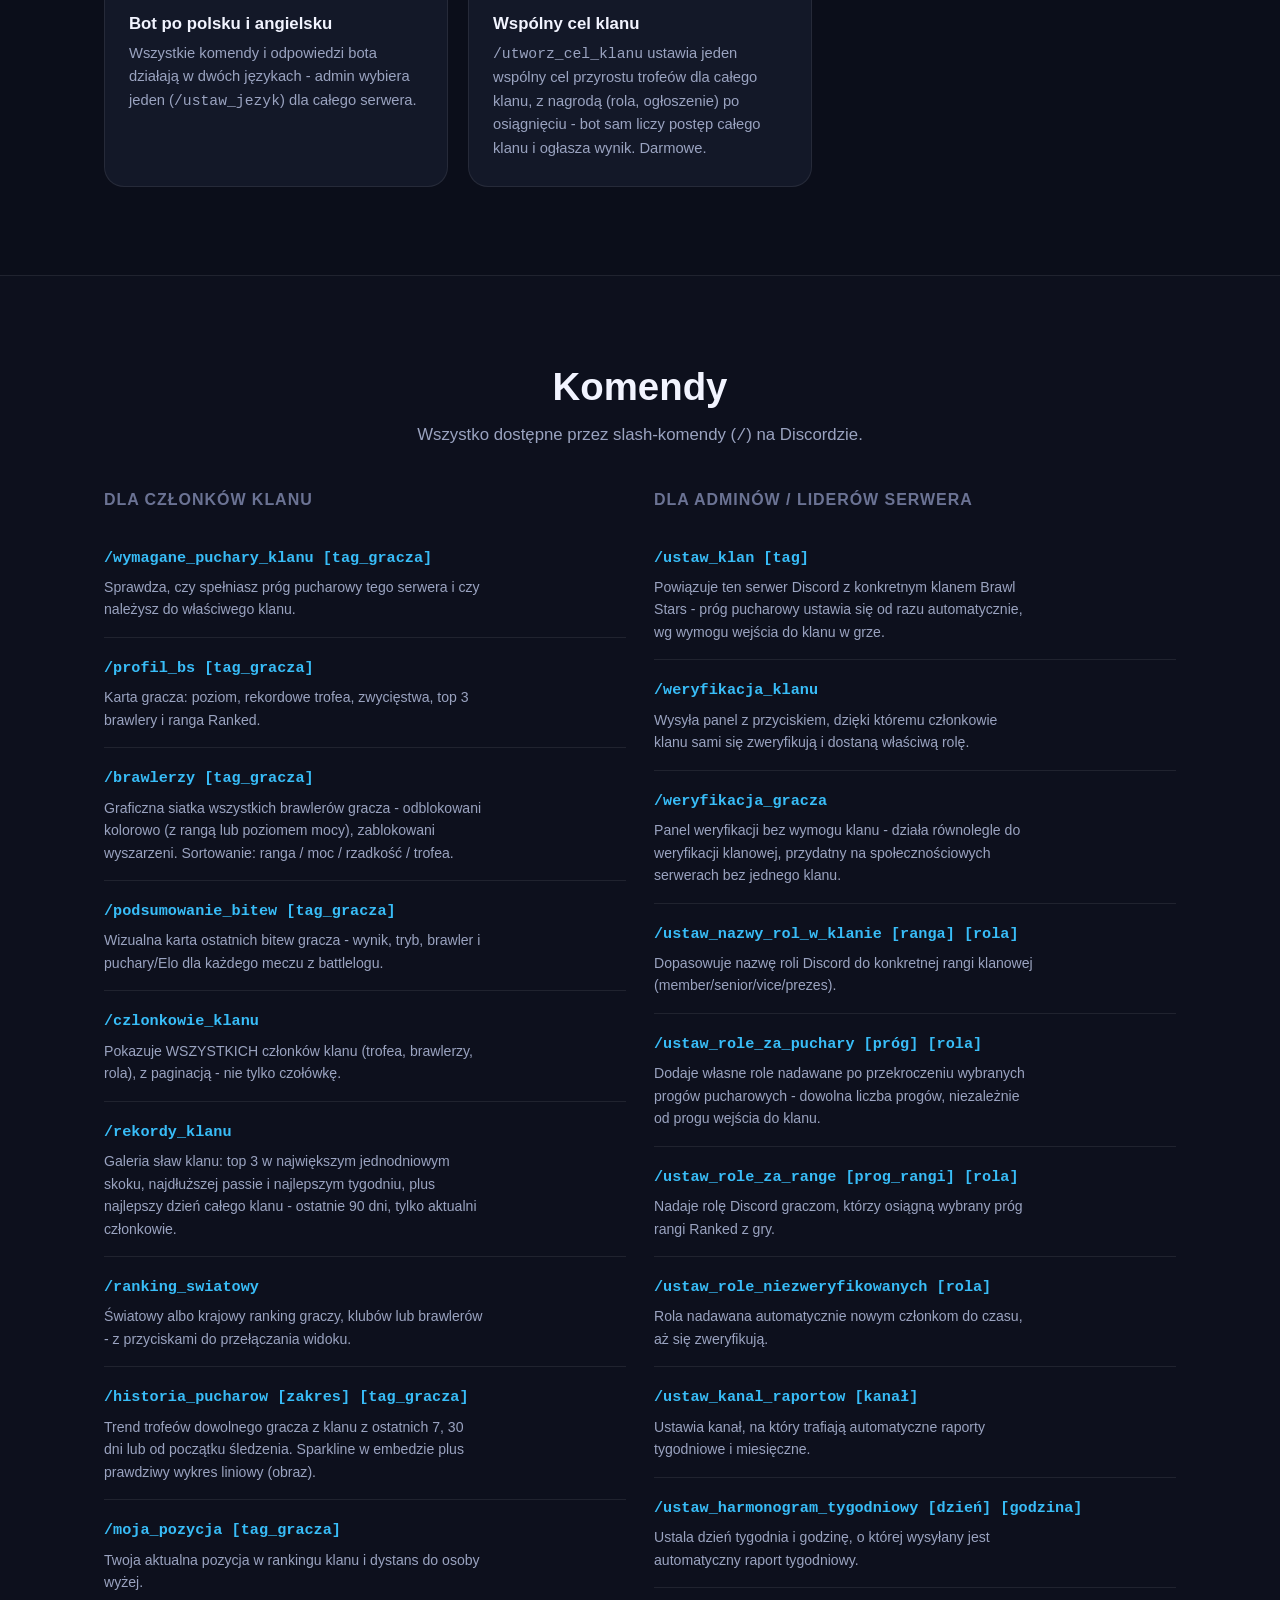
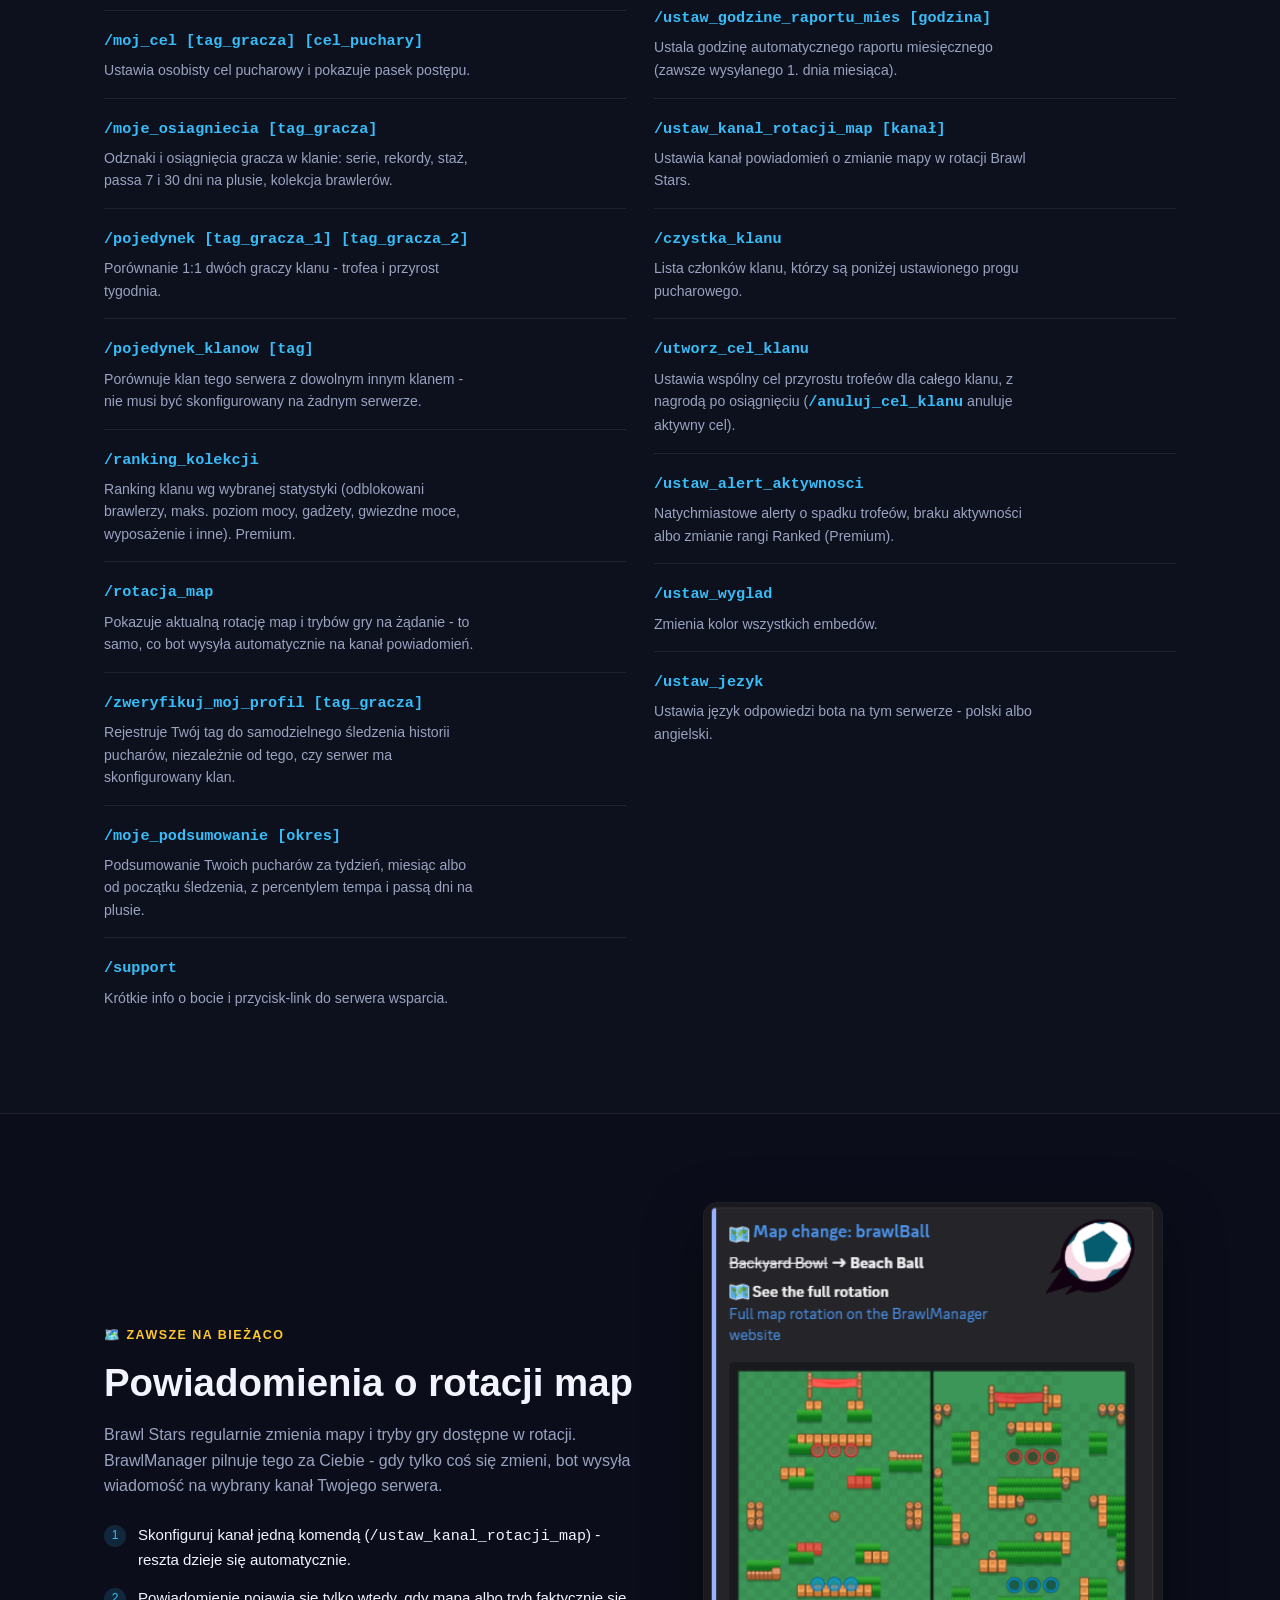
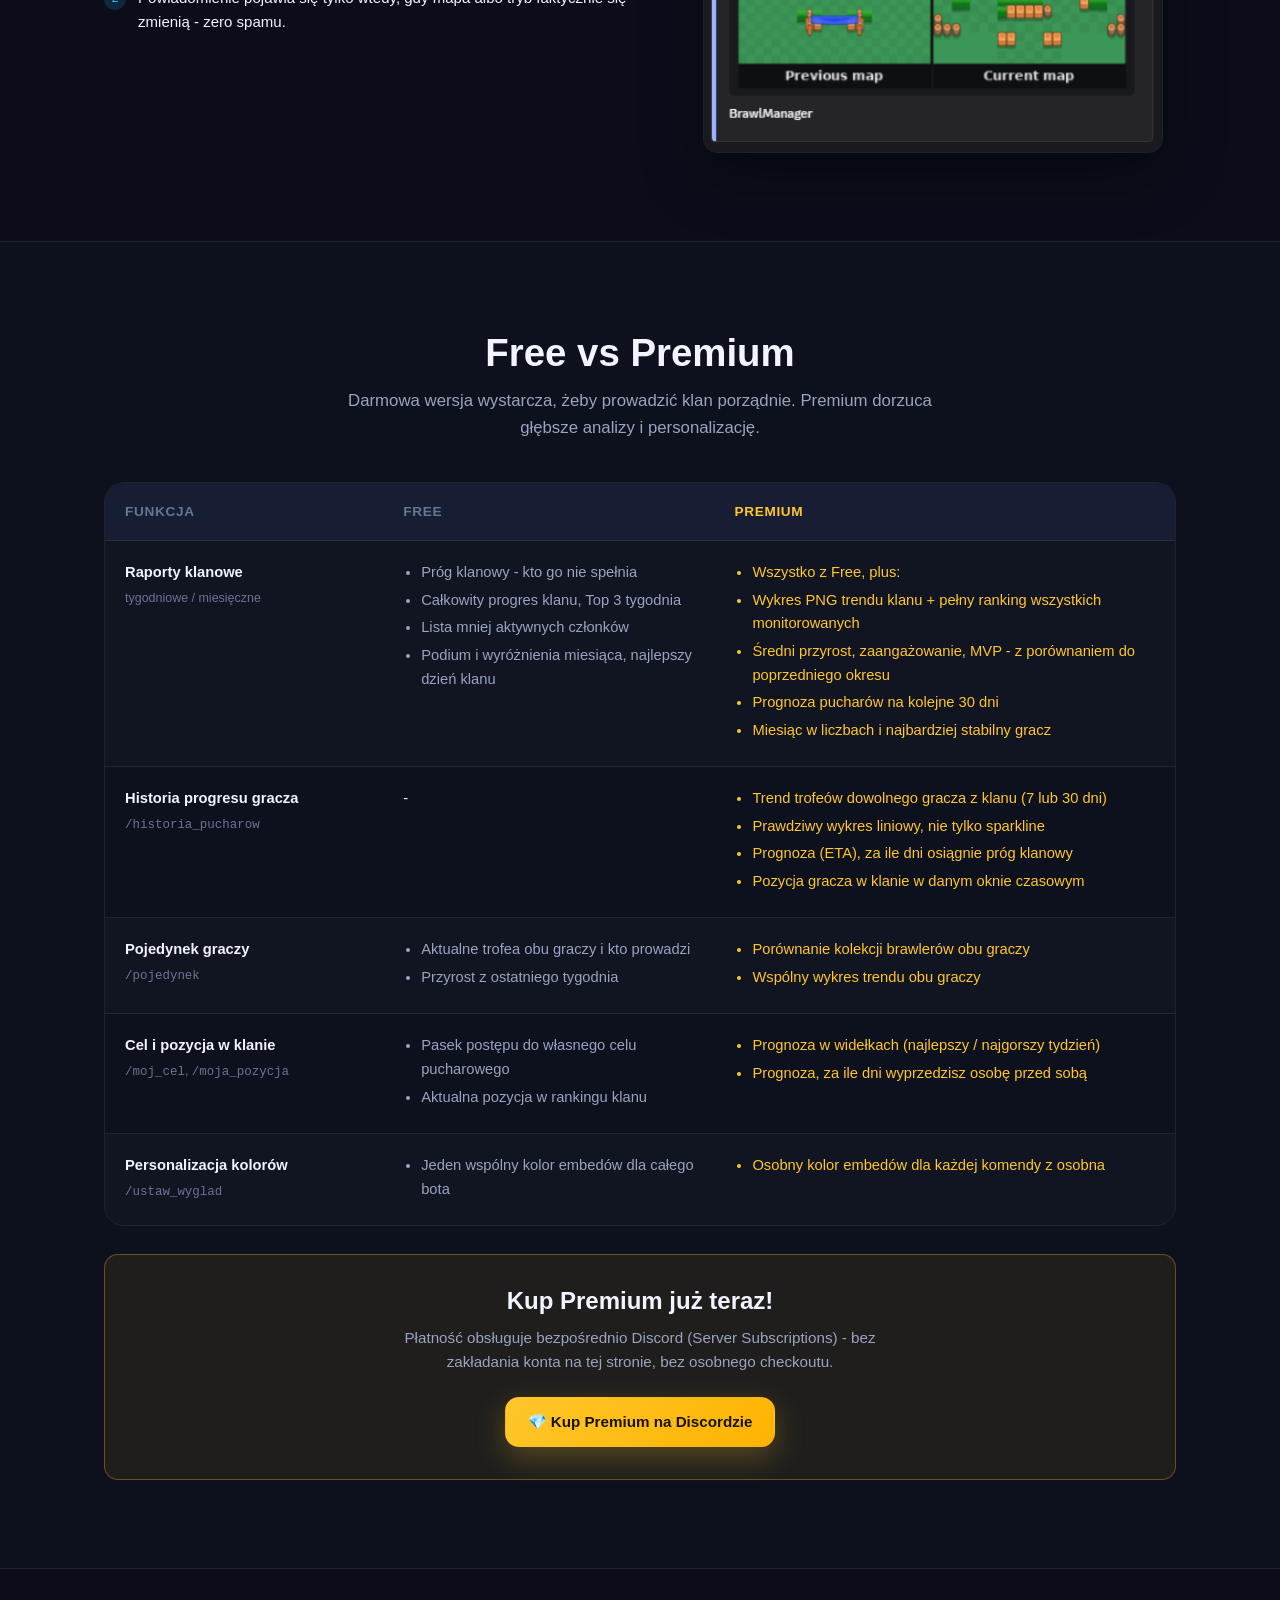
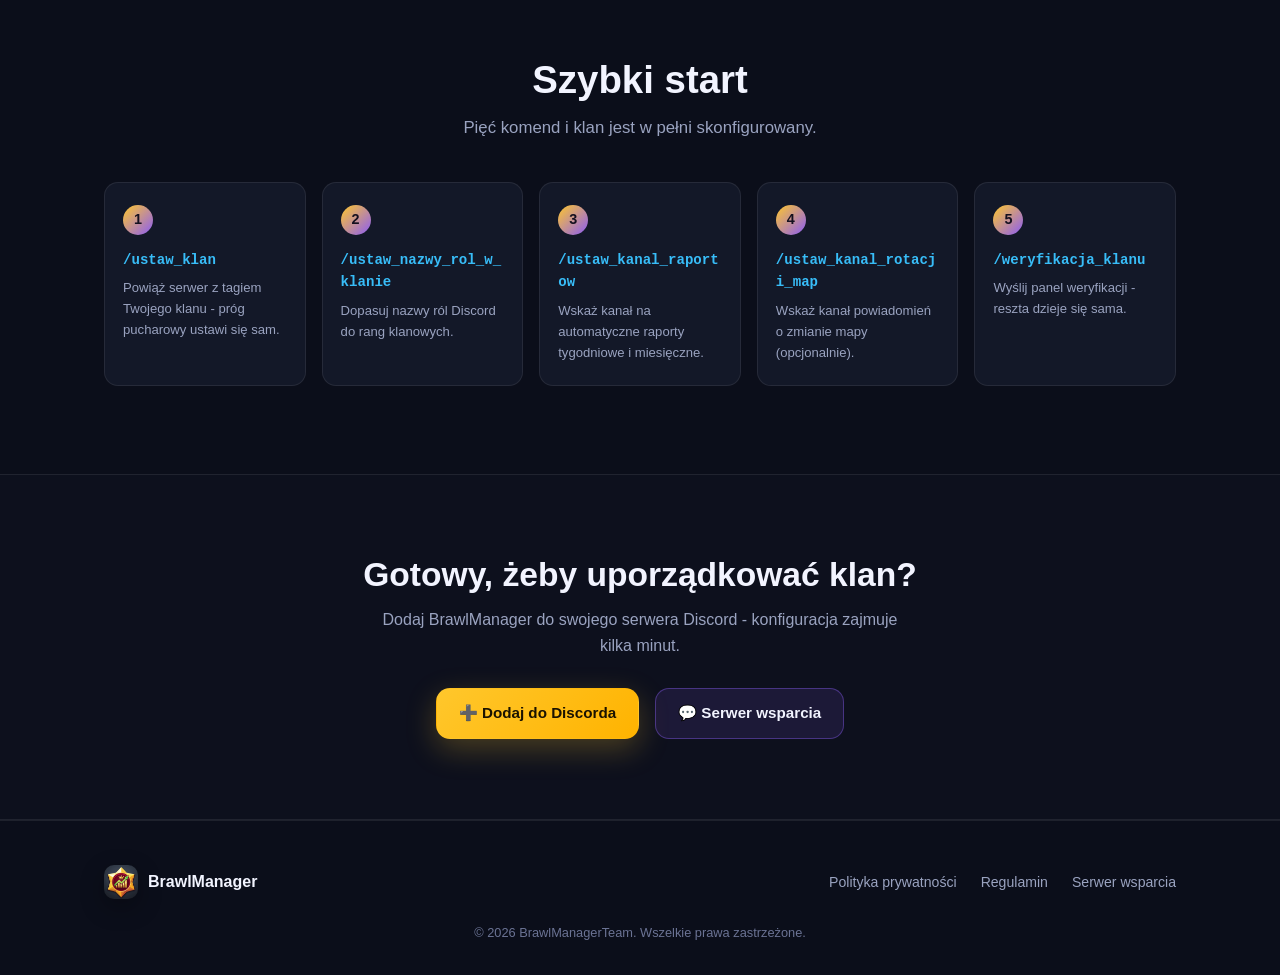
==== commit a5b639a4: "Nowe zrzuty komend, wariant Od poczatku w historii, alfabetyczny nav Co-Authored-By: Claude Opus 5.5" ====
--- a/index.html
+++ b/index.html
@@ -218,7 +218,7 @@
                     <div class="command-item">
                         <div class="command-main">
                             <code data-i18n="home.cmd_historia_pucharow_code">/historia_pucharow [zakres] [tag_gracza]</code>
-                            <p data-i18n="home.cmd_historia_pucharow_desc">Trend trofeów dowolnego gracza z klanu z ostatnich 7 lub 30 dni - sparkline w embedzie plus prawdziwy wykres liniowy (obraz).</p>
+                            <p data-i18n="home.cmd_historia_pucharow_desc">Trend trofeów dowolnego gracza z klanu z ostatnich 7, 30 dni lub od początku śledzenia. Sparkline w embedzie plus prawdziwy wykres liniowy (obraz).</p>
                         </div>
                     </div>
 
@@ -740,8 +740,8 @@
     },
     "home.cmd_historia_pucharow_code": { pl: "/historia_pucharow [zakres] [tag_gracza]", en: "/trophy_history [range] [player_tag]" },
     "home.cmd_historia_pucharow_desc": {
-      pl: "Trend trofeów dowolnego gracza z klanu z ostatnich 7 lub 30 dni, albo od początku śledzenia - sparkline w embedzie plus prawdziwy wykres liniowy (obraz).",
-      en: "Trophy trend for any clan member over the last 7 or 30 days, or since tracking began - a sparkline in the embed plus a real line chart (image).",
+      pl: "Trend trofeów dowolnego gracza z klanu z ostatnich 7, 30 dni lub od początku śledzenia. Sparkline w embedzie plus prawdziwy wykres liniowy (obraz).",
+      en: "Trophy trend for any clan member over the last 7, 30 days or all time. A sparkline in the embed plus a real line chart (image).",
     },
     "home.cmd_moja_pozycja_code": { pl: "/moja_pozycja [tag_gracza]", en: "/my_rank [player_tag]" },
     "home.cmd_moja_pozycja_desc": {
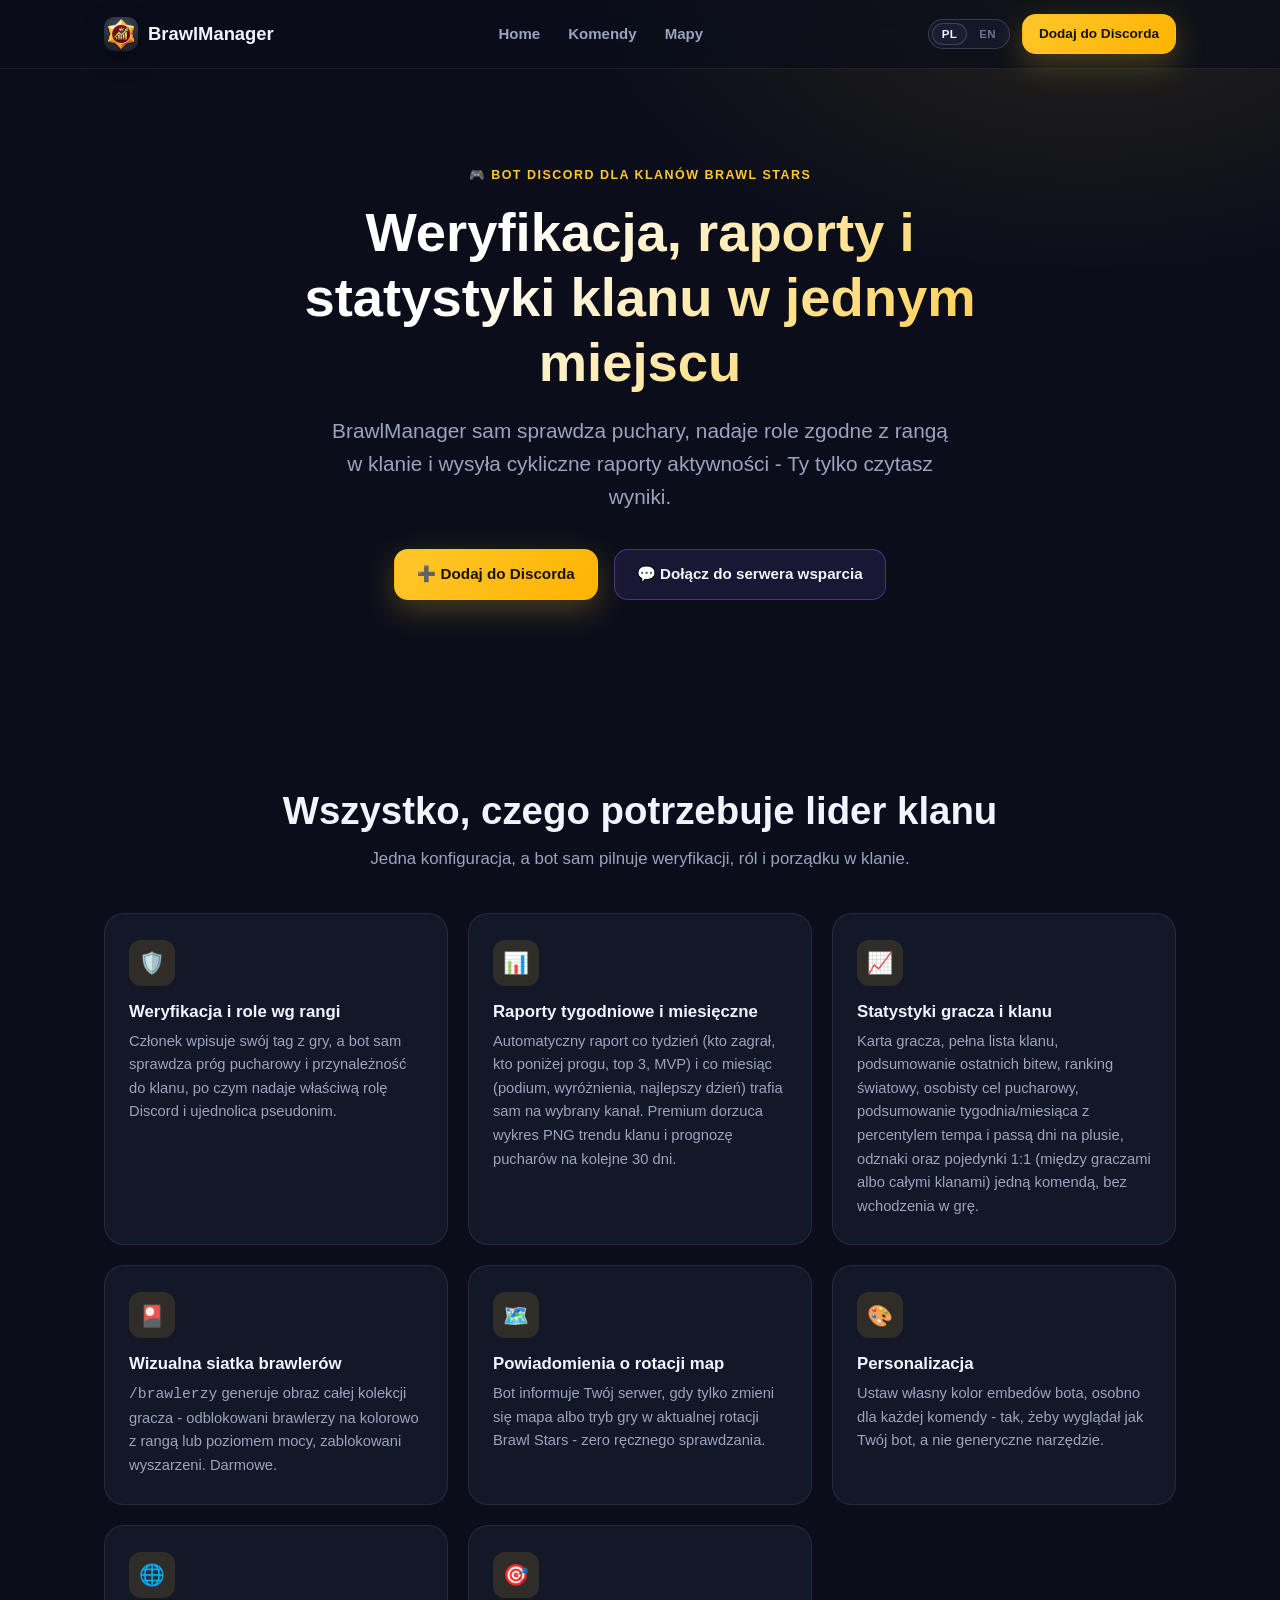
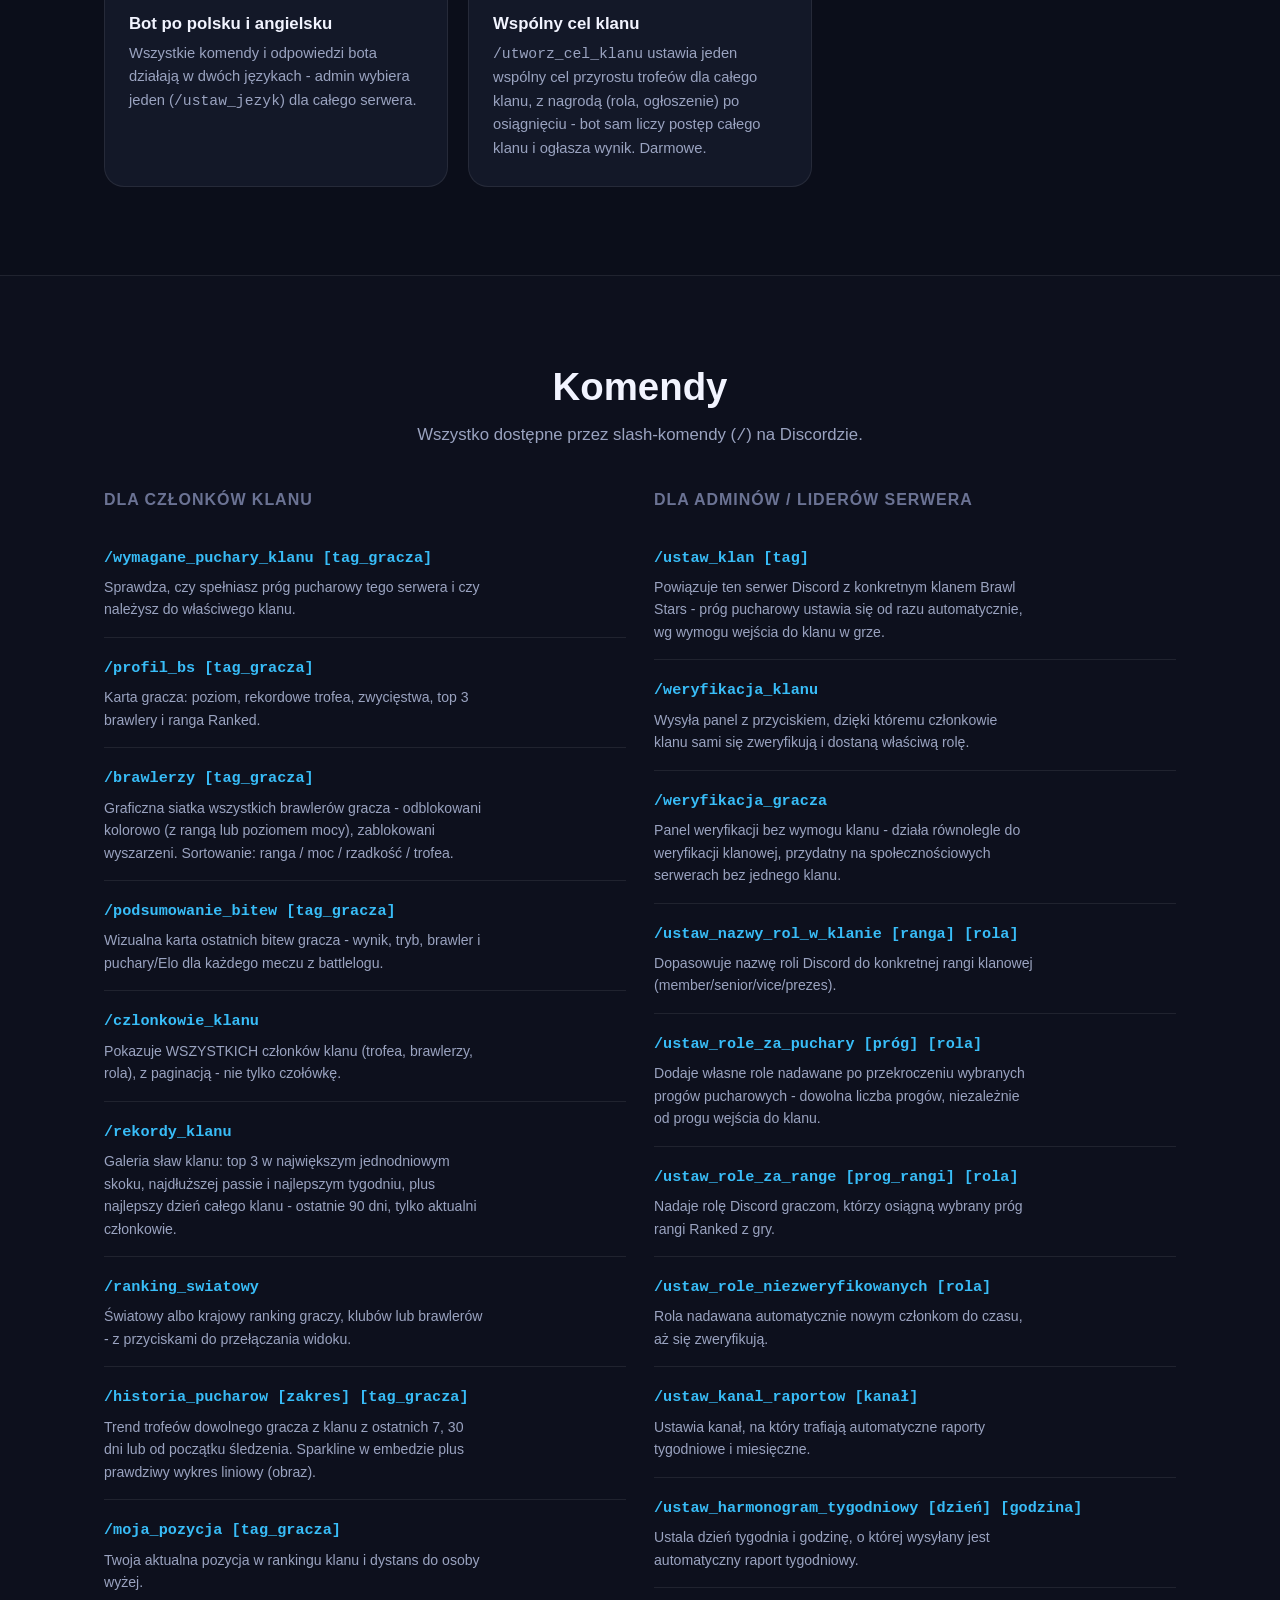
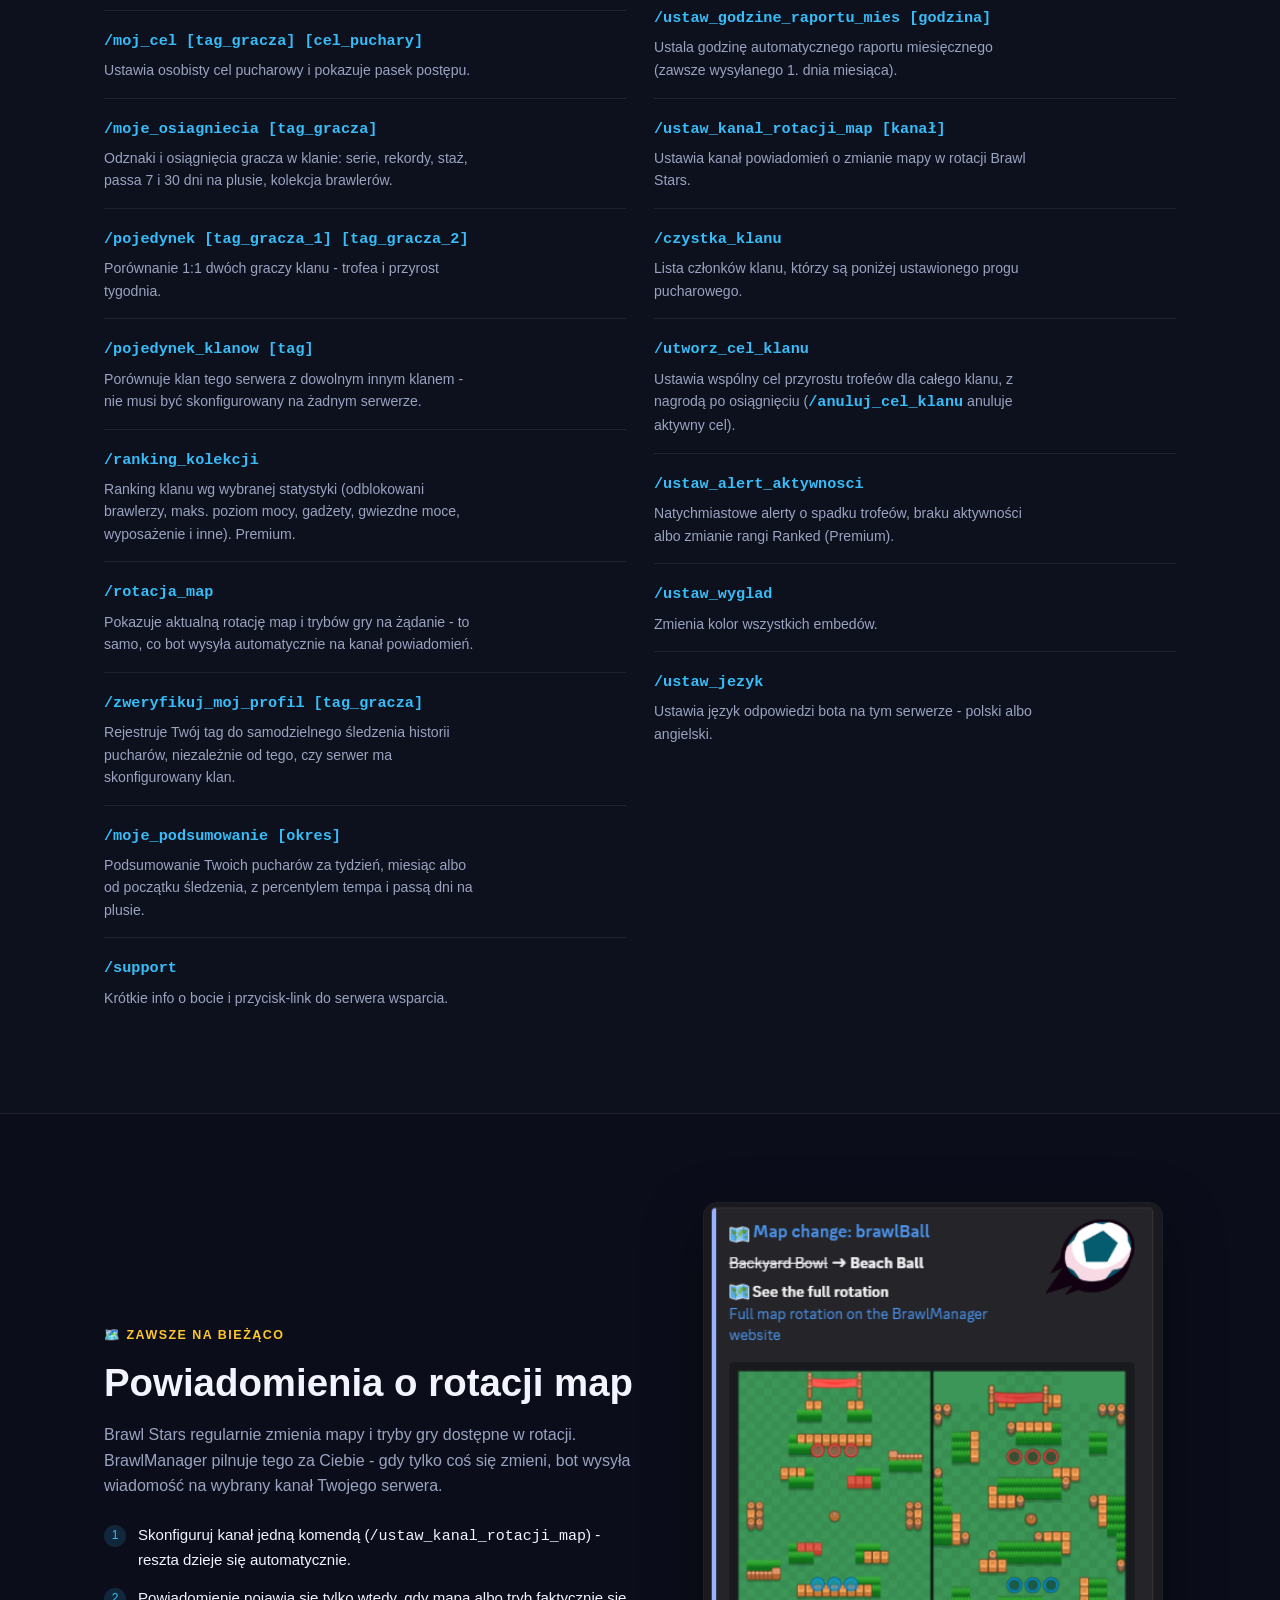
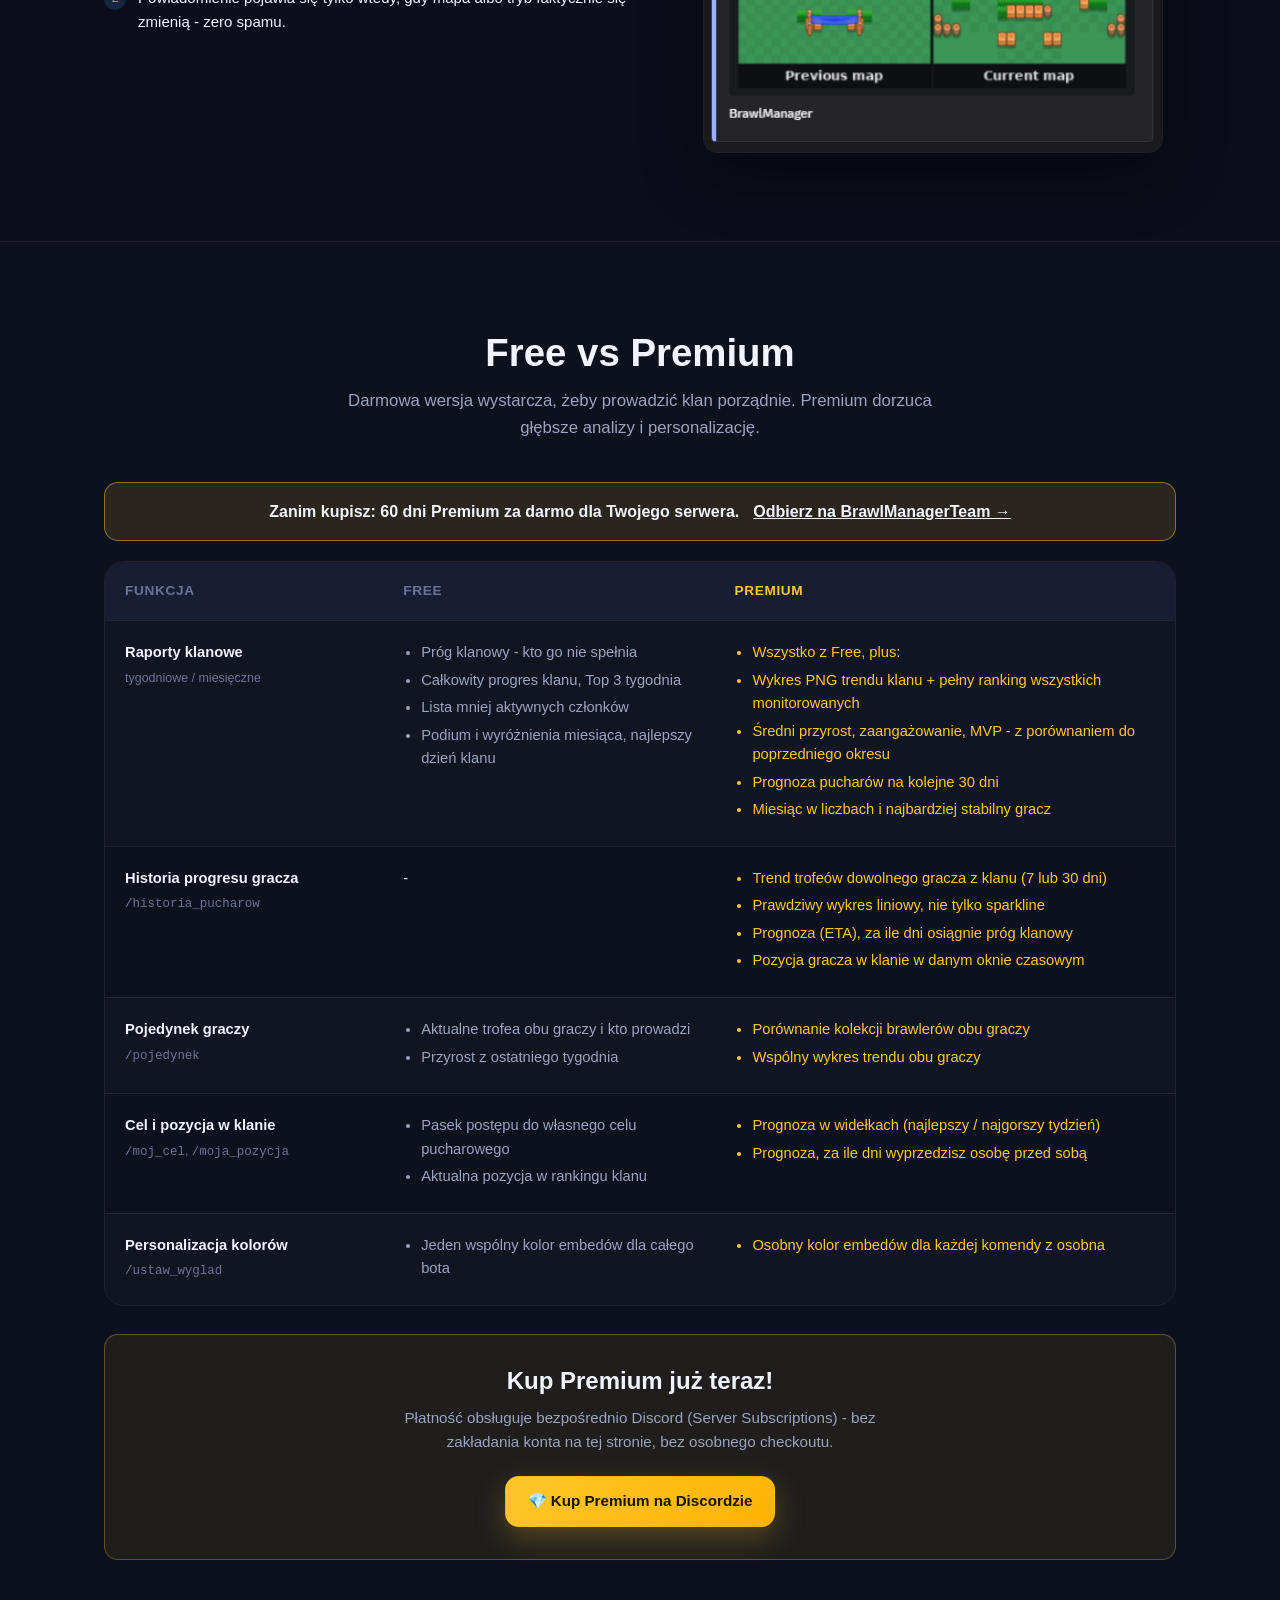
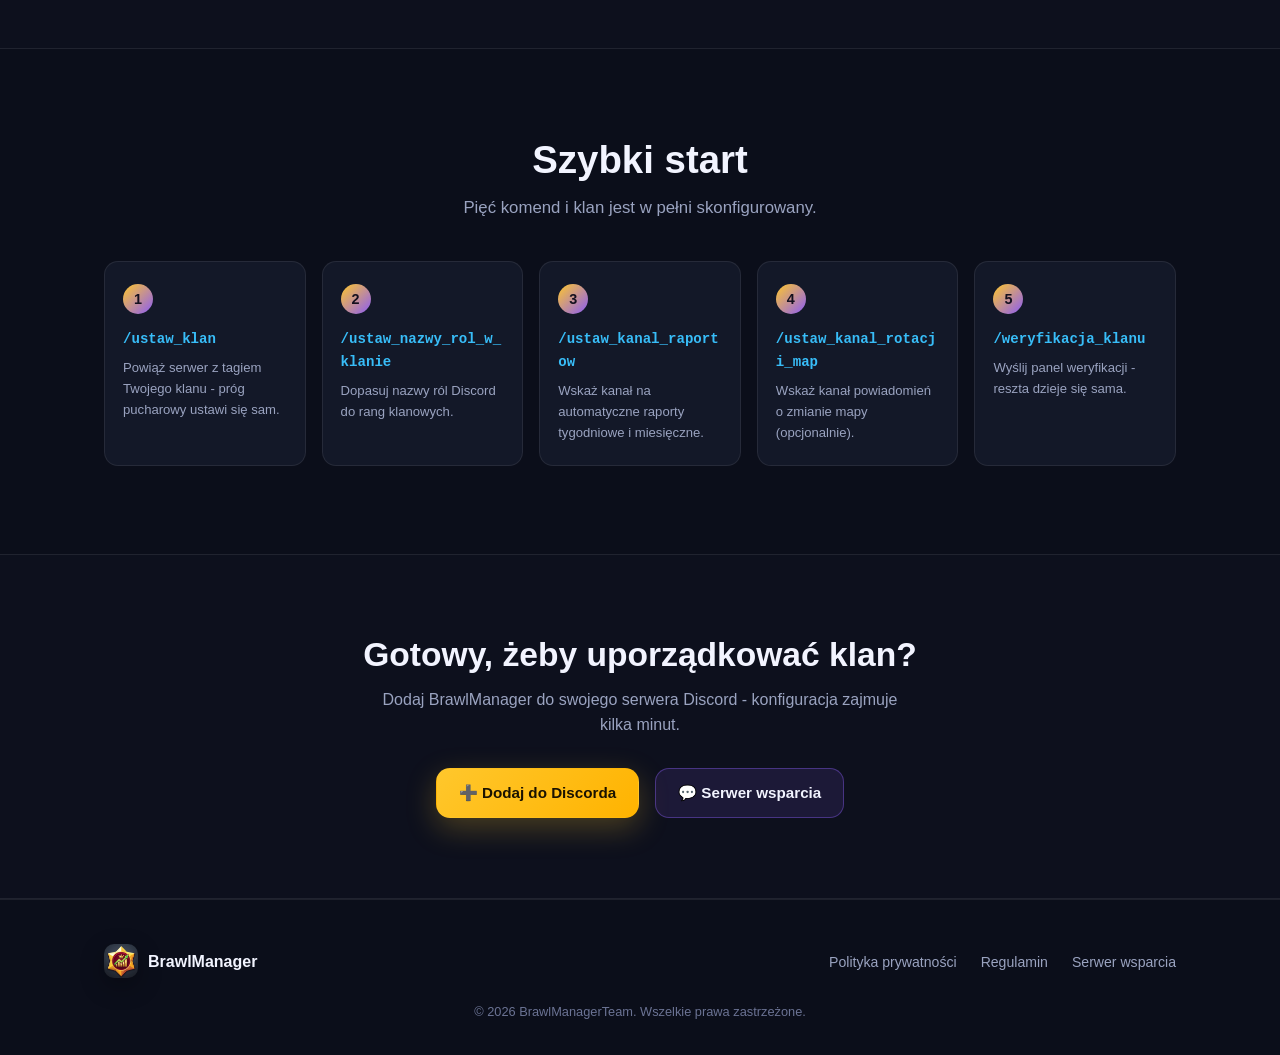
==== commit 58c27170: "Baner: 60 dni Premium za darmo na BrawlManagerTeam Co-Authored-By: Claude Opus 5.5 <noreply@anthropi" ====
--- a/index.html
+++ b/index.html
@@ -446,6 +446,12 @@
                     Darmowa wersja wystarcza, żeby prowadzić klan porządnie. Premium dorzuca głębsze
                     analizy i personalizację.
                 </p>
+            </div>
+
+            <!-- TODO: link zrodla "strona" wstawic po wdrozeniu bota na produkcje (bot tworzy go sam, patrz kanal logu wejsc) -->
+            <div class="premium-free-banner">
+                <strong data-i18n="home.premium_free_banner_title">Zanim kupisz: 60 dni Premium za darmo dla Twojego serwera.</strong>
+                <a href="https://discord.gg/AwaecsPct7" data-i18n="home.premium_free_banner_link">Odbierz na BrawlManagerTeam →</a>
             </div>
 
             <div class="premium-table-wrap">
@@ -898,6 +904,11 @@
       pl: "Darmowa wersja wystarcza, żeby prowadzić klan porządnie. Premium dorzuca głębsze analizy i personalizację.",
       en: "The free version is enough to run a clan properly. Premium adds deeper analytics and personalization.",
     },
+    "home.premium_free_banner_title": {
+      pl: "Zanim kupisz: 60 dni Premium za darmo dla Twojego serwera.",
+      en: "Before you buy: 60 days of Premium free for your server.",
+    },
+    "home.premium_free_banner_link": { pl: "Odbierz na BrawlManagerTeam →", en: "Claim it on BrawlManagerTeam →" },
     "home.premium_th_feature": { pl: "Funkcja", en: "Feature" },
     "home.premium_row1_name": { pl: "Raporty klanowe<span>tygodniowe / miesięczne</span>", en: "Clan reports<span>weekly / monthly</span>" },
     "home.premium_row1_free": {
--- a/assets/style.css
+++ b/assets/style.css
@@ -617,6 +617,26 @@
   font-size: 0.95rem;
 }
 
+.premium-free-banner {
+  margin-bottom: 20px;
+  padding: 16px 20px;
+  background: rgba(255, 199, 44, 0.12);
+  border: 1px solid rgba(255, 199, 44, 0.45);
+  border-radius: var(--radius-md);
+  display: flex;
+  flex-wrap: wrap;
+  align-items: center;
+  justify-content: center;
+  gap: 6px 14px;
+  text-align: center;
+  color: var(--text);
+}
+
+.premium-free-banner a {
+  font-weight: 700;
+  white-space: nowrap;
+}
+
 /* ---------- ONBOARDING ---------- */
 
 .steps {
